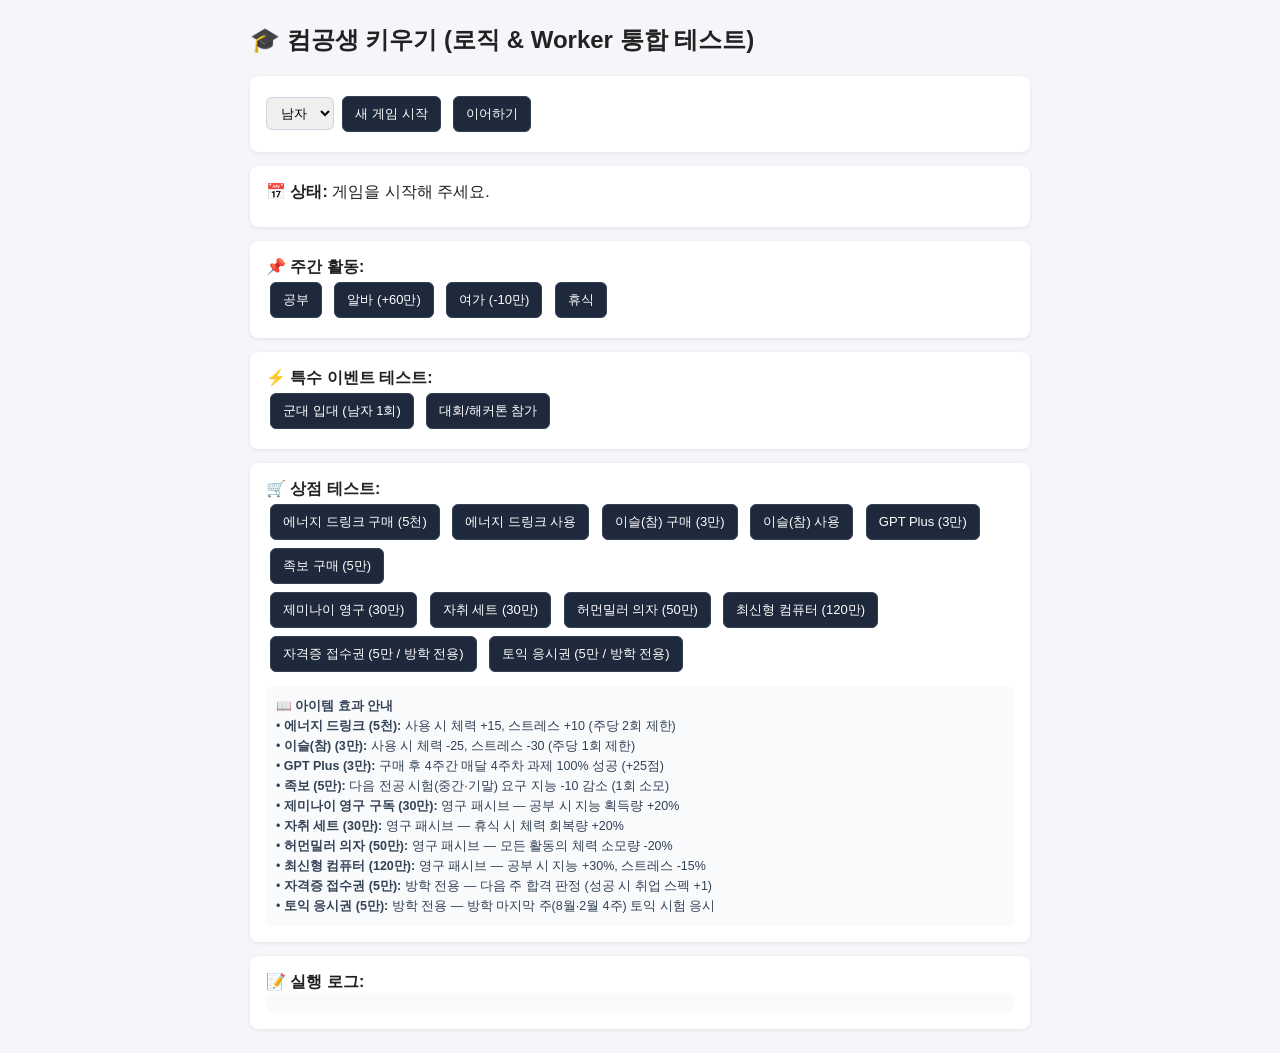
==== index.html @ 5adeb89f "컴공생 키우기 핵심 로직 및 테스트 환경 구현" ====
<!DOCTYPE html>
<html lang="ko">
<head>
  <meta charset="UTF-8" />
  <title>컴공생 키우기 - 로직 테스트</title>
  <style>
    body { font-family: sans-serif; max-width: 780px; margin: 24px auto; padding: 0 16px; background: #f4f6f9; color: #222; }
    .box { background: #fff; padding: 16px; border-radius: 8px; margin-bottom: 14px; box-shadow: 0 1px 4px rgba(0,0,0,0.08); }
    button { padding: 8px 12px; margin: 4px; cursor: pointer; border: 1px solid #334155; background: #1e293b; color: #fff; border-radius: 6px; font-size: 13px; }
    button:hover { background: #334155; }
    select { padding: 7px 10px; border-radius: 6px; border: 1px solid #cbd5e1; }
    .log { font-size: 14px; line-height: 1.6; max-height: 220px; overflow-y: auto; background: #f8fafc; padding: 10px; border-radius: 6px; }
    .advice { color: #0f766e; font-size: 14px; }
    .item-desc { margin-top: 10px; padding: 10px; background: #f8fafc; border-radius: 6px; font-size: 12.5px; line-height: 1.6; color: #334155; }
    #examBox { display: none; border: 2px solid #dc2626; }
  </style>
</head>
<body>
  <h2>🎓 컴공생 키우기 (로직 & Worker 통합 테스트)</h2>

  <div class="box">
    <select id="genderSelect">
      <option value="male">남자</option>
      <option value="female">여자</option>
    </select>
    <button id="btnNew">새 게임 시작</button>
    <button id="btnLoad">이어하기</button>
  </div>

  <div class="box">
    <strong>📅 상태:</strong> <span id="statusText">게임을 시작해 주세요.</span>
    <div id="adviceBox" class="advice" style="margin-top:8px;"></div>
  </div>

  <div class="box">
    <strong>📌 주간 활동:</strong><br />
    <button data-act="study" title="체력 -10 / 지능 +20 / 스트레스 +10">공부</button>
    <button data-act="partTime" title="체력 -10 / 소지금 +60만 / 스트레스 +10">알바 (+60만)</button>
    <button data-act="leisure" title="체력 +40 / 소지금 -10만 / 스트레스 -40">여가 (-10만)</button>
    <button data-act="rest" title="체력 +30 / 스트레스 -20">휴식</button>
  </div>

  <div class="box">
    <strong>⚡ 특수 이벤트 테스트:</strong><br />
    <button id="btnMilitary">군대 입대 (남자 1회)</button>
    <button id="btnComp">대회/해커톤 참가</button>
  </div>

  <div class="box">
    <strong>🛒 상점 테스트:</strong><br />
    <button data-buy="energy_drink" title="사용 시 체력 +15, 스트레스 +10 (주 2회)">에너지 드링크 구매 (5천)</button>
    <button data-use="energy_drink" title="체력 +15, 스트레스 +10">에너지 드링크 사용</button>
    <button data-buy="iseul_cham" title="사용 시 체력 -25, 스트레스 -30 (주 1회)">이슬(참) 구매 (3만)</button>
    <button data-use="iseul_cham" title="체력 -25, 스트레스 -30">이슬(참) 사용</button>
    <button data-buy="gpt_plus" title="4주간 월간 과제 100% 자동 성공">GPT Plus (3만)</button>
    <button data-buy="jokbo" title="다음 전공 시험 요구 지능 10 감소 (1회성)">족보 구매 (5만)</button>
    <br />
    <button data-buy="gemini_sub" title="영구: 공부 시 지능 획득량 +20%">제미나이 영구 (30만)</button>
    <button data-buy="living_set" title="영구: 휴식 시 체력 회복량 +20%">자취 세트 (30만)</button>
    <button data-buy="herman_miller" title="영구: 모든 활동 체력 소모량 -20%">허먼밀러 의자 (50만)</button>
    <button data-buy="new_pc" title="영구: 공부 시 지능 +30%, 스트레스 -15%">최신형 컴퓨터 (120만)</button>
    <br />
    <button data-buy="cert_ticket" title="방학 전용: 다음 주 자격증 합격 판정 (지능 / (다음 시험 요구 지능 + 50))">자격증 접수권 (5만 / 방학 전용)</button>
    <button data-buy="toeic_ticket" title="방학 전용: 방학 마지막 주 토익 시험 응시">토익 응시권 (5만 / 방학 전용)</button>

    <div class="item-desc">
      <strong>📖 아이템 효과 안내</strong><br />
      • <strong>에너지 드링크 (5천):</strong> 사용 시 체력 +15, 스트레스 +10 (주당 2회 제한)<br />
      • <strong>이슬(참) (3만):</strong> 사용 시 체력 -25, 스트레스 -30 (주당 1회 제한)<br />
      • <strong>GPT Plus (3만):</strong> 구매 후 4주간 매달 4주차 과제 100% 성공 (+25점)<br />
      • <strong>족보 (5만):</strong> 다음 전공 시험(중간·기말) 요구 지능 -10 감소 (1회 소모)<br />
      • <strong>제미나이 영구 구독 (30만):</strong> 영구 패시브 — 공부 시 지능 획득량 +20%<br />
      • <strong>자취 세트 (30만):</strong> 영구 패시브 — 휴식 시 체력 회복량 +20%<br />
      • <strong>허먼밀러 의자 (50만):</strong> 영구 패시브 — 모든 활동의 체력 소모량 -20%<br />
      • <strong>최신형 컴퓨터 (120만):</strong> 영구 패시브 — 공부 시 지능 +30%, 스트레스 -15%<br />
      • <strong>자격증 접수권 (5만):</strong> 방학 전용 — 다음 주 합격 판정 (성공 시 취업 스펙 +1)<br />
      • <strong>토익 응시권 (5만):</strong> 방학 전용 — 방학 마지막 주(8월·2월 4주) 토익 시험 응시
    </div>
  </div>

  <div class="box" id="examBox">
    <h3 id="examTitle">시험</h3>
    <div id="examQuestions"></div>
    <button id="btnSubmitExam">답안 제출</button>
  </div>

  <div class="box">
    <strong>📝 실행 로그:</strong>
    <div id="logBox" class="log"></div>
  </div>

  <script type="module">
    import { MYGameController } from './src/logic/MYGameController.js';

    const statusText = document.getElementById('statusText');
    const adviceBox = document.getElementById('adviceBox');
    const logBox = document.getElementById('logBox');
    const examBox = document.getElementById('examBox');
    const examTitle = document.getElementById('examTitle');
    const examQuestions = document.getElementById('examQuestions');
    const btnComp = document.getElementById('btnComp');

    function addLog(text) {
      const p = document.createElement('div');
      p.textContent = text;
      logBox.prepend(p);
    }

    function renderState(state, date) {
      if (!state || !state.player) return;
      const p = state.player;
      const d = date ? `${date.academicYear}학년 ${date.month}월 ${date.weekInMonth}주 (${date.semesterId})` : '';
      const awardCount = state.awards ? state.awards.length : 0;
      const jokboTag = state.activeEffects?.jokboActive ? ' (족보 적용)' : '';
      const thresholdText = state.examThreshold !== undefined ? ` / 시험 요구: ${state.examThreshold}${jokboTag}` : '';
      statusText.textContent = `${d} | 체력: ${p.health}/${p.maxHealth} | 지능: ${p.intelligence}${thresholdText} | 스트레스: ${p.stress} | 소지금: ${p.money.toLocaleString()}원 | 토익: ${p.toeicScore || 0}점 | 수상/자격증: ${awardCount}개`;

      if (state.hackathonThreshold === null) {
        btnComp.textContent = '대회/해커톤 참가 (방학 불가)';
      } else if (state.hackathonThreshold !== undefined) {
        btnComp.textContent = `대회/해커톤 참가 (요구 지능 ${state.hackathonThreshold})`;
      }
    }

    const controller = new MYGameController({
      onState: (msg) => {
        renderState(msg.state, msg.date);
        if (msg.result?.message) {
          addLog(msg.result.message);
        } else if (msg.result?.item) {
          addLog(`아이템 처리 완료: ${msg.result.item.name}`);
        } else {
          addLog('상태가 갱신되었습니다.');
        }
      },
      onWaitExam: (msg) => {
        examBox.style.display = 'block';
        const examLabel =
          msg.exam.examType === 'toeic'
            ? '방학 토익 시험'
            : `${msg.exam.semesterId} ${msg.exam.examType === 'mid' ? '중간고사' : '기말고사'}`;
        examTitle.textContent = `${examLabel} (난이도: ${msg.exam.difficulty}, 요구 지능: ${msg.exam.threshold})`;
        examQuestions.innerHTML = msg.exam.questions.map((q, idx) => `
          <div style="margin-bottom:10px;">
            <div><strong>Q${idx + 1}. ${q.prompt}</strong></div>
            ${q.options.map((opt, oIdx) => `
              <label style="margin-right:10px;">
                <input type="radio" name="q_${idx}" value="${oIdx}" /> ${opt}
              </label>
            `).join('')}
          </div>
        `).join('');
        msg.logs.forEach(addLog);
      },
      onWeekDone: (msg) => {
        examBox.style.display = 'none';
        renderState(msg.state, msg.date);
        if (msg.result?.logs) msg.result.logs.forEach(addLog);
        if (msg.ended) {
          addLog('🏁 게임 종료! 엔딩: ' + msg.endings.map(e => e.title).join(', '));
        }
      },
      onAdvice: (tips) => {
        adviceBox.innerHTML = tips.join('<br />');
      },
      onError: (reason) => {
        addLog('❌ 오류: ' + reason);
      },
    });

    document.getElementById('btnNew').onclick = () => {
      const gender = document.getElementById('genderSelect').value;
      logBox.innerHTML = '';
      examBox.style.display = 'none';
      controller.MYStartGame(gender);
    };

    document.getElementById('btnLoad').onclick = () => controller.MYLoadGame();

    document.querySelectorAll('[data-act]').forEach((btn) => {
      btn.onclick = () => controller.MYSendCommand('RUN_WEEK', { activityId: btn.dataset.act });
    });

    document.querySelectorAll('[data-buy]').forEach((btn) => {
      btn.onclick = () => controller.MYSendCommand('BUY', { itemId: btn.dataset.buy });
    });

    document.querySelectorAll('[data-use]').forEach((btn) => {
      btn.onclick = () => controller.MYSendCommand('USE_ITEM', { itemId: btn.dataset.use });
    });

    document.getElementById('btnMilitary').onclick = () => {
      controller.MYSendCommand('MILITARY');
    };

    btnComp.onclick = () => {
      controller.MYSendCommand('COMPETITION', { compId: 'HACKATHON' });
    };

    document.getElementById('btnSubmitExam').onclick = () => {
      const answers = [0, 1, 2, 3].map((idx) => {
        const checked = document.querySelector(`input[name="q_${idx}"]:checked`);
        return checked ? Number(checked.value) : -1;
      });
      controller.MYSendCommand('SUBMIT_EXAM', { answers });
    };
  </script>
</body>
</html>
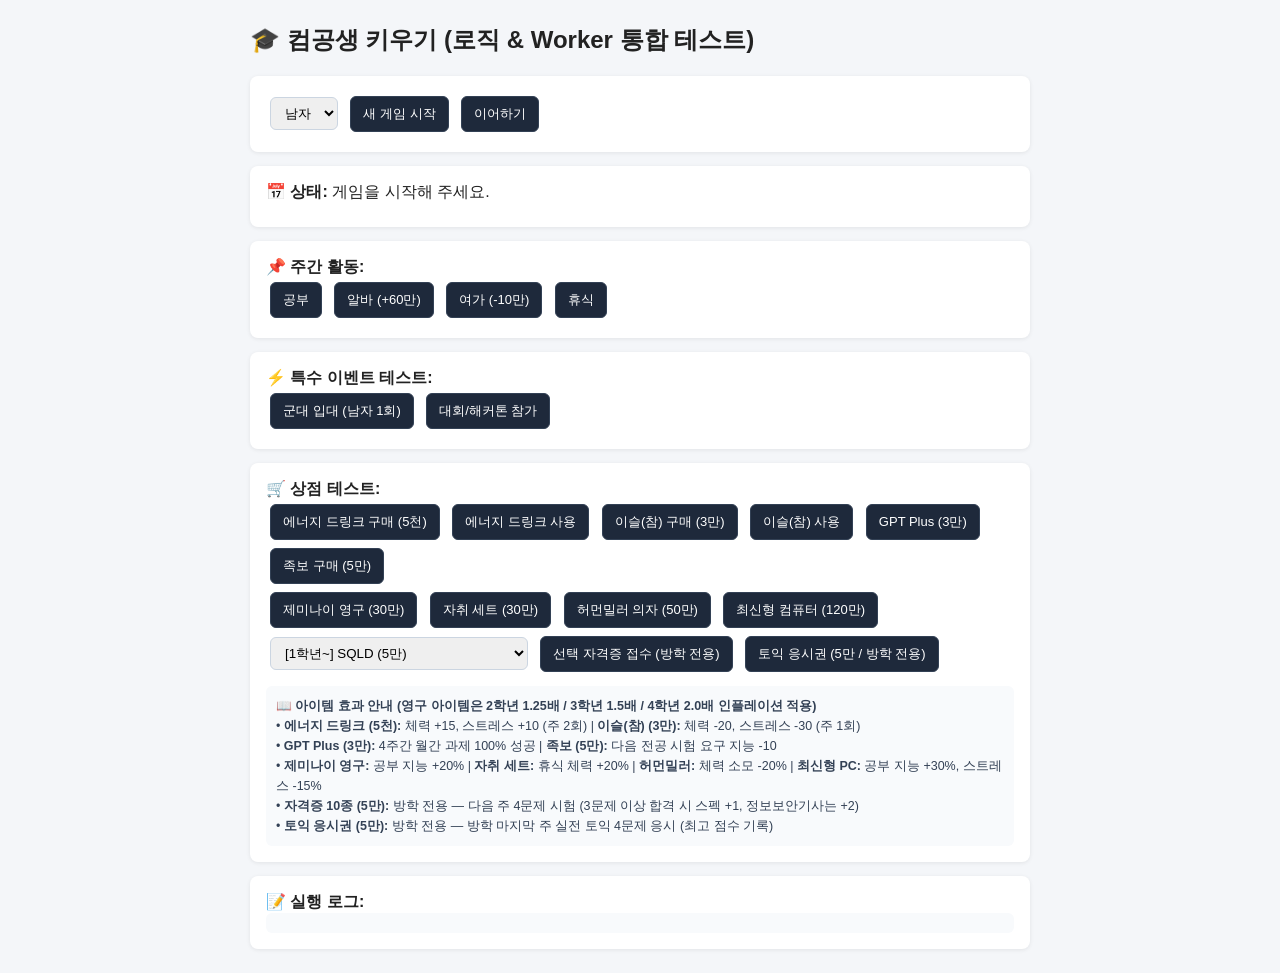
==== commit 56de6d60: "밸런스 개편 및 330문제 은행 구축" ====
--- a/index.html
+++ b/index.html
@@ -8,8 +8,8 @@
     .box { background: #fff; padding: 16px; border-radius: 8px; margin-bottom: 14px; box-shadow: 0 1px 4px rgba(0,0,0,0.08); }
     button { padding: 8px 12px; margin: 4px; cursor: pointer; border: 1px solid #334155; background: #1e293b; color: #fff; border-radius: 6px; font-size: 13px; }
     button:hover { background: #334155; }
-    select { padding: 7px 10px; border-radius: 6px; border: 1px solid #cbd5e1; }
-    .log { font-size: 14px; line-height: 1.6; max-height: 220px; overflow-y: auto; background: #f8fafc; padding: 10px; border-radius: 6px; }
+    select { padding: 7px 10px; border-radius: 6px; border: 1px solid #cbd5e1; margin: 4px; }
+    .log { font-size: 14px; line-height: 1.6; max-height: 260px; overflow-y: auto; background: #f8fafc; padding: 10px; border-radius: 6px; }
     .advice { color: #0f766e; font-size: 14px; }
     .item-desc { margin-top: 10px; padding: 10px; background: #f8fafc; border-radius: 6px; font-size: 12.5px; line-height: 1.6; color: #334155; }
     #examBox { display: none; border: 2px solid #dc2626; }
@@ -34,10 +34,10 @@
 
   <div class="box">
     <strong>📌 주간 활동:</strong><br />
-    <button data-act="study" title="체력 -10 / 지능 +20 / 스트레스 +10">공부</button>
-    <button data-act="partTime" title="체력 -10 / 소지금 +60만 / 스트레스 +10">알바 (+60만)</button>
-    <button data-act="leisure" title="체력 +40 / 소지금 -10만 / 스트레스 -40">여가 (-10만)</button>
-    <button data-act="rest" title="체력 +30 / 스트레스 -20">휴식</button>
+    <button data-act="study" title="체력 -15 / 지능 +20 / 스트레스 +15">공부</button>
+    <button data-act="partTime" title="체력 -15 / 소지금 +60만 / 스트레스 +15">알바 (+60만)</button>
+    <button data-act="leisure" title="체력 +30 / 소지금 -10만 / 스트레스 -30">여가 (-10만)</button>
+    <button data-act="rest" title="체력 +20 / 스트레스 -15">휴식</button>
   </div>
 
   <div class="box">
@@ -48,33 +48,40 @@
 
   <div class="box">
     <strong>🛒 상점 테스트:</strong><br />
-    <button data-buy="energy_drink" title="사용 시 체력 +15, 스트레스 +10 (주 2회)">에너지 드링크 구매 (5천)</button>
+    <button data-buy="energy_drink" title="체력 +15, 스트레스 +10 (주 2회)">에너지 드링크 구매 (5천)</button>
     <button data-use="energy_drink" title="체력 +15, 스트레스 +10">에너지 드링크 사용</button>
-    <button data-buy="iseul_cham" title="사용 시 체력 -25, 스트레스 -30 (주 1회)">이슬(참) 구매 (3만)</button>
-    <button data-use="iseul_cham" title="체력 -25, 스트레스 -30">이슬(참) 사용</button>
-    <button data-buy="gpt_plus" title="4주간 월간 과제 100% 자동 성공">GPT Plus (3만)</button>
-    <button data-buy="jokbo" title="다음 전공 시험 요구 지능 10 감소 (1회성)">족보 구매 (5만)</button>
+    <button data-buy="iseul_cham" title="체력 -20, 스트레스 -30 (주 1회)">이슬(참) 구매 (3만)</button>
+    <button data-use="iseul_cham" title="체력 -20, 스트레스 -30">이슬(참) 사용</button>
+    <button data-buy="gpt_plus" title="4주간 월간 과제 100% 성공">GPT Plus (3만)</button>
+    <button data-buy="jokbo" title="다음 전공 시험 요구 지능 10 감소">족보 구매 (5만)</button>
     <br />
-    <button data-buy="gemini_sub" title="영구: 공부 시 지능 획득량 +20%">제미나이 영구 (30만)</button>
-    <button data-buy="living_set" title="영구: 휴식 시 체력 회복량 +20%">자취 세트 (30만)</button>
-    <button data-buy="herman_miller" title="영구: 모든 활동 체력 소모량 -20%">허먼밀러 의자 (50만)</button>
-    <button data-buy="new_pc" title="영구: 공부 시 지능 +30%, 스트레스 -15%">최신형 컴퓨터 (120만)</button>
+    <button id="btn_gemini_sub" data-buy="gemini_sub" title="영구: 공부 시 지능 +20%">제미나이 영구 (30만)</button>
+    <button id="btn_living_set" data-buy="living_set" title="영구: 휴식 시 체력 +20%">자취 세트 (30만)</button>
+    <button id="btn_herman_miller" data-buy="herman_miller" title="영구: 체력 소모 -20%">허먼밀러 의자 (50만)</button>
+    <button id="btn_new_pc" data-buy="new_pc" title="영구: 공부 시 지능 +30%, 스트레스 -15%">최신형 컴퓨터 (120만)</button>
     <br />
-    <button data-buy="cert_ticket" title="방학 전용: 다음 주 자격증 합격 판정 (지능 / (다음 시험 요구 지능 + 50))">자격증 접수권 (5만 / 방학 전용)</button>
-    <button data-buy="toeic_ticket" title="방학 전용: 방학 마지막 주 토익 시험 응시">토익 응시권 (5만 / 방학 전용)</button>
+    <select id="certSelect">
+      <option value="cert_sqld">[1학년~] SQLD (5만)</option>
+      <option value="cert_adsp">[1학년~] ADsP (5만)</option>
+      <option value="cert_linux2">[1학년~] 리눅스마스터 2급 (5만)</option>
+      <option value="cert_net2">[1학년~] 네트워크관리사 2급 (5만)</option>
+      <option value="cert_linux1">[2학년~] 리눅스마스터 1급 (5만)</option>
+      <option value="cert_aws_saa">[2학년~] AWS SAA (5만)</option>
+      <option value="cert_eip_ind">[2학년~] 정보처리산업기사 (5만)</option>
+      <option value="cert_eip">[3학년~] 정보처리기사 (5만)</option>
+      <option value="cert_bigdata">[3학년~] 빅데이터분석기사 (5만)</option>
+      <option value="cert_security">[3학년~] 정보보안기사 (5만 / 스펙+2)</option>
+    </select>
+    <button id="btnBuyCert">선택 자격증 접수 (방학 전용)</button>
+    <button data-buy="toeic_ticket" title="방학 마지막 주 토익 실전 4문제 응시">토익 응시권 (5만 / 방학 전용)</button>
 
     <div class="item-desc">
-      <strong>📖 아이템 효과 안내</strong><br />
-      • <strong>에너지 드링크 (5천):</strong> 사용 시 체력 +15, 스트레스 +10 (주당 2회 제한)<br />
-      • <strong>이슬(참) (3만):</strong> 사용 시 체력 -25, 스트레스 -30 (주당 1회 제한)<br />
-      • <strong>GPT Plus (3만):</strong> 구매 후 4주간 매달 4주차 과제 100% 성공 (+25점)<br />
-      • <strong>족보 (5만):</strong> 다음 전공 시험(중간·기말) 요구 지능 -10 감소 (1회 소모)<br />
-      • <strong>제미나이 영구 구독 (30만):</strong> 영구 패시브 — 공부 시 지능 획득량 +20%<br />
-      • <strong>자취 세트 (30만):</strong> 영구 패시브 — 휴식 시 체력 회복량 +20%<br />
-      • <strong>허먼밀러 의자 (50만):</strong> 영구 패시브 — 모든 활동의 체력 소모량 -20%<br />
-      • <strong>최신형 컴퓨터 (120만):</strong> 영구 패시브 — 공부 시 지능 +30%, 스트레스 -15%<br />
-      • <strong>자격증 접수권 (5만):</strong> 방학 전용 — 다음 주 합격 판정 (성공 시 취업 스펙 +1)<br />
-      • <strong>토익 응시권 (5만):</strong> 방학 전용 — 방학 마지막 주(8월·2월 4주) 토익 시험 응시
+      <strong>📖 아이템 효과 안내 (영구 아이템은 2학년 1.25배 / 3학년 1.5배 / 4학년 2.0배 인플레이션 적용)</strong><br />
+      • <strong>에너지 드링크 (5천):</strong> 체력 +15, 스트레스 +10 (주 2회) | <strong>이슬(참) (3만):</strong> 체력 -20, 스트레스 -30 (주 1회)<br />
+      • <strong>GPT Plus (3만):</strong> 4주간 월간 과제 100% 성공 | <strong>족보 (5만):</strong> 다음 전공 시험 요구 지능 -10<br />
+      • <strong>제미나이 영구:</strong> 공부 지능 +20% | <strong>자취 세트:</strong> 휴식 체력 +20% | <strong>허먼밀러:</strong> 체력 소모 -20% | <strong>최신형 PC:</strong> 공부 지능 +30%, 스트레스 -15%<br />
+      • <strong>자격증 10종 (5만):</strong> 방학 전용 — 다음 주 4문제 시험 (3문제 이상 합격 시 스펙 +1, 정보보안기사는 +2)<br />
+      • <strong>토익 응시권 (5만):</strong> 방학 전용 — 방학 마지막 주 실전 토익 4문제 응시 (최고 점수 기록)
     </div>
   </div>
 
@@ -106,6 +113,10 @@
       logBox.prepend(p);
     }
 
+    function formatMan(price) {
+      return `${(price / 10000).toLocaleString()}만`;
+    }
+
     function renderState(state, date) {
       if (!state || !state.player) return;
       const p = state.player;
@@ -113,12 +124,19 @@
       const awardCount = state.awards ? state.awards.length : 0;
       const jokboTag = state.activeEffects?.jokboActive ? ' (족보 적용)' : '';
       const thresholdText = state.examThreshold !== undefined ? ` / 시험 요구: ${state.examThreshold}${jokboTag}` : '';
-      statusText.textContent = `${d} | 체력: ${p.health}/${p.maxHealth} | 지능: ${p.intelligence}${thresholdText} | 스트레스: ${p.stress} | 소지금: ${p.money.toLocaleString()}원 | 토익: ${p.toeicScore || 0}점 | 수상/자격증: ${awardCount}개`;
+      statusText.textContent = `${d} | 체력: ${p.health}/${p.maxHealth} | 지능: ${p.intelligence}${thresholdText} | 스트레스: ${p.stress} | 소지금: ${p.money.toLocaleString()}원 | 토익: ${p.toeicScore || 0}점 | 스펙: ${awardCount}개`;
 
       if (state.hackathonThreshold === null) {
         btnComp.textContent = '대회/해커톤 참가 (방학 불가)';
       } else if (state.hackathonThreshold !== undefined) {
         btnComp.textContent = `대회/해커톤 참가 (요구 지능 ${state.hackathonThreshold})`;
+      }
+
+      if (state.permanentPrices) {
+        document.getElementById('btn_gemini_sub').textContent = `제미나이 영구 (${formatMan(state.permanentPrices.gemini_sub)})`;
+        document.getElementById('btn_living_set').textContent = `자취 세트 (${formatMan(state.permanentPrices.living_set)})`;
+        document.getElementById('btn_herman_miller').textContent = `허먼밀러 의자 (${formatMan(state.permanentPrices.herman_miller)})`;
+        document.getElementById('btn_new_pc').textContent = `최신형 컴퓨터 (${formatMan(state.permanentPrices.new_pc)})`;
       }
     }
 
@@ -135,11 +153,15 @@
       },
       onWaitExam: (msg) => {
         examBox.style.display = 'block';
-        const examLabel =
-          msg.exam.examType === 'toeic'
-            ? '방학 토익 시험'
-            : `${msg.exam.semesterId} ${msg.exam.examType === 'mid' ? '중간고사' : '기말고사'}`;
-        examTitle.textContent = `${examLabel} (난이도: ${msg.exam.difficulty}, 요구 지능: ${msg.exam.threshold})`;
+        let examLabel = '';
+        if (msg.exam.examType === 'toeic') {
+          examLabel = '방학 토익 시험 (실전 랜덤 4문제)';
+        } else if (msg.exam.examType === 'cert') {
+          examLabel = `[${msg.exam.certName}] 자격증 시험 (3문제 이상 합격)`;
+        } else {
+          examLabel = `${msg.exam.semesterId} ${msg.exam.examType === 'mid' ? '중간고사' : '기말고사'} (난이도: ${msg.exam.difficulty}, 요구 지능: ${msg.exam.threshold})`;
+        }
+        examTitle.textContent = examLabel;
         examQuestions.innerHTML = msg.exam.questions.map((q, idx) => `
           <div style="margin-bottom:10px;">
             <div><strong>Q${idx + 1}. ${q.prompt}</strong></div>
@@ -189,6 +211,11 @@
       btn.onclick = () => controller.MYSendCommand('USE_ITEM', { itemId: btn.dataset.use });
     });
 
+    document.getElementById('btnBuyCert').onclick = () => {
+      const certId = document.getElementById('certSelect').value;
+      controller.MYSendCommand('BUY', { itemId: certId });
+    };
+
     document.getElementById('btnMilitary').onclick = () => {
       controller.MYSendCommand('MILITARY');
     };
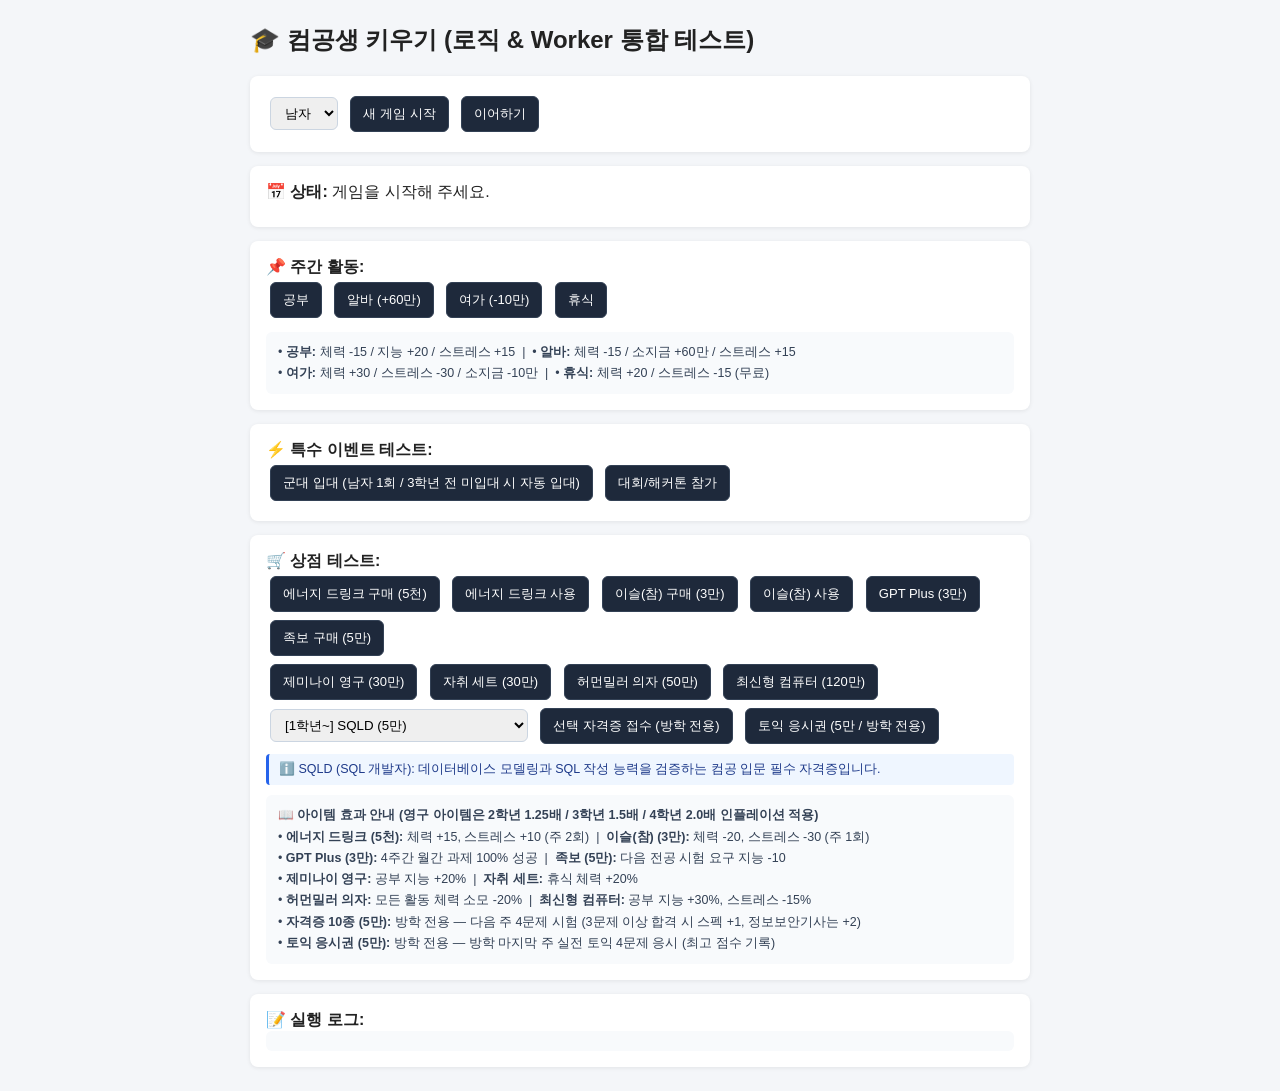
==== commit 953103a1: "설명 추가." ====
--- a/index.html
+++ b/index.html
@@ -9,9 +9,10 @@
     button { padding: 8px 12px; margin: 4px; cursor: pointer; border: 1px solid #334155; background: #1e293b; color: #fff; border-radius: 6px; font-size: 13px; }
     button:hover { background: #334155; }
     select { padding: 7px 10px; border-radius: 6px; border: 1px solid #cbd5e1; margin: 4px; }
-    .log { font-size: 14px; line-height: 1.6; max-height: 260px; overflow-y: auto; background: #f8fafc; padding: 10px; border-radius: 6px; }
+    .log { font-size: 14px; line-height: 1.6; max-height: 260px; overflow-y: auto; background: #f8fafc; padding: 10px; border-radius: 6px; word-break: keep-all; }
     .advice { color: #0f766e; font-size: 14px; }
-    .item-desc { margin-top: 10px; padding: 10px; background: #f8fafc; border-radius: 6px; font-size: 12.5px; line-height: 1.6; color: #334155; }
+    .item-desc { margin-top: 10px; padding: 10px 12px; background: #f8fafc; border-radius: 6px; font-size: 12.5px; line-height: 1.7; color: #334155; word-break: keep-all; }
+    .cert-desc { margin-top: 6px; padding: 7px 10px; background: #eff6ff; border-left: 3px solid #2563eb; border-radius: 4px; font-size: 12.5px; color: #1e3a8a; word-break: keep-all; }
     #examBox { display: none; border: 2px solid #dc2626; }
   </style>
 </head>
@@ -34,31 +35,37 @@
 
   <div class="box">
     <strong>📌 주간 활동:</strong><br />
-    <button data-act="study" title="체력 -15 / 지능 +20 / 스트레스 +15">공부</button>
-    <button data-act="partTime" title="체력 -15 / 소지금 +60만 / 스트레스 +15">알바 (+60만)</button>
-    <button data-act="leisure" title="체력 +30 / 소지금 -10만 / 스트레스 -30">여가 (-10만)</button>
-    <button data-act="rest" title="체력 +20 / 스트레스 -15">휴식</button>
+    <button data-act="study">공부</button>
+    <button data-act="partTime">알바 (+60만)</button>
+    <button data-act="leisure">여가 (-10만)</button>
+    <button data-act="rest">휴식</button>
+    <div class="item-desc">
+      • <strong>공부:</strong> 체력 -15 / 지능 +20 / 스트레스 +15 &nbsp;|&nbsp;
+      • <strong>알바:</strong> 체력 -15 / 소지금 +60만 / 스트레스 +15<br />
+      • <strong>여가:</strong> 체력 +30 / 스트레스 -30 / 소지금 -10만 &nbsp;|&nbsp;
+      • <strong>휴식:</strong> 체력 +20 / 스트레스 -15 (무료)
+    </div>
   </div>
 
   <div class="box">
     <strong>⚡ 특수 이벤트 테스트:</strong><br />
-    <button id="btnMilitary">군대 입대 (남자 1회)</button>
+    <button id="btnMilitary">군대 입대 (남자 1회 / 3학년 전 미입대 시 자동 입대)</button>
     <button id="btnComp">대회/해커톤 참가</button>
   </div>
 
   <div class="box">
     <strong>🛒 상점 테스트:</strong><br />
-    <button data-buy="energy_drink" title="체력 +15, 스트레스 +10 (주 2회)">에너지 드링크 구매 (5천)</button>
-    <button data-use="energy_drink" title="체력 +15, 스트레스 +10">에너지 드링크 사용</button>
-    <button data-buy="iseul_cham" title="체력 -20, 스트레스 -30 (주 1회)">이슬(참) 구매 (3만)</button>
-    <button data-use="iseul_cham" title="체력 -20, 스트레스 -30">이슬(참) 사용</button>
-    <button data-buy="gpt_plus" title="4주간 월간 과제 100% 성공">GPT Plus (3만)</button>
-    <button data-buy="jokbo" title="다음 전공 시험 요구 지능 10 감소">족보 구매 (5만)</button>
+    <button data-buy="energy_drink">에너지 드링크 구매 (5천)</button>
+    <button data-use="energy_drink">에너지 드링크 사용</button>
+    <button data-buy="iseul_cham">이슬(참) 구매 (3만)</button>
+    <button data-use="iseul_cham">이슬(참) 사용</button>
+    <button data-buy="gpt_plus">GPT Plus (3만)</button>
+    <button data-buy="jokbo">족보 구매 (5만)</button>
     <br />
-    <button id="btn_gemini_sub" data-buy="gemini_sub" title="영구: 공부 시 지능 +20%">제미나이 영구 (30만)</button>
-    <button id="btn_living_set" data-buy="living_set" title="영구: 휴식 시 체력 +20%">자취 세트 (30만)</button>
-    <button id="btn_herman_miller" data-buy="herman_miller" title="영구: 체력 소모 -20%">허먼밀러 의자 (50만)</button>
-    <button id="btn_new_pc" data-buy="new_pc" title="영구: 공부 시 지능 +30%, 스트레스 -15%">최신형 컴퓨터 (120만)</button>
+    <button id="btn_gemini_sub" data-buy="gemini_sub">제미나이 영구 (30만)</button>
+    <button id="btn_living_set" data-buy="living_set">자취 세트 (30만)</button>
+    <button id="btn_herman_miller" data-buy="herman_miller">허먼밀러 의자 (50만)</button>
+    <button id="btn_new_pc" data-buy="new_pc">최신형 컴퓨터 (120만)</button>
     <br />
     <select id="certSelect">
       <option value="cert_sqld">[1학년~] SQLD (5만)</option>
@@ -73,13 +80,20 @@
       <option value="cert_security">[3학년~] 정보보안기사 (5만 / 스펙+2)</option>
     </select>
     <button id="btnBuyCert">선택 자격증 접수 (방학 전용)</button>
-    <button data-buy="toeic_ticket" title="방학 마지막 주 토익 실전 4문제 응시">토익 응시권 (5만 / 방학 전용)</button>
+    <button data-buy="toeic_ticket">토익 응시권 (5만 / 방학 전용)</button>
+
+    <div id="certDesc" class="cert-desc"></div>
 
     <div class="item-desc">
       <strong>📖 아이템 효과 안내 (영구 아이템은 2학년 1.25배 / 3학년 1.5배 / 4학년 2.0배 인플레이션 적용)</strong><br />
-      • <strong>에너지 드링크 (5천):</strong> 체력 +15, 스트레스 +10 (주 2회) | <strong>이슬(참) (3만):</strong> 체력 -20, 스트레스 -30 (주 1회)<br />
-      • <strong>GPT Plus (3만):</strong> 4주간 월간 과제 100% 성공 | <strong>족보 (5만):</strong> 다음 전공 시험 요구 지능 -10<br />
-      • <strong>제미나이 영구:</strong> 공부 지능 +20% | <strong>자취 세트:</strong> 휴식 체력 +20% | <strong>허먼밀러:</strong> 체력 소모 -20% | <strong>최신형 PC:</strong> 공부 지능 +30%, 스트레스 -15%<br />
+      • <strong>에너지 드링크 (5천):</strong> 체력 +15, 스트레스 +10 (주 2회) &nbsp;|&nbsp;
+        <strong>이슬(참) (3만):</strong> 체력 -20, 스트레스 -30 (주 1회)<br />
+      • <strong>GPT Plus (3만):</strong> 4주간 월간 과제 100% 성공 &nbsp;|&nbsp;
+        <strong>족보 (5만):</strong> 다음 전공 시험 요구 지능 -10<br />
+      • <strong>제미나이 영구:</strong> 공부 지능 +20% &nbsp;|&nbsp;
+        <strong>자취 세트:</strong> 휴식 체력 +20%<br />
+      • <strong>허먼밀러 의자:</strong> 모든 활동 체력 소모 -20% &nbsp;|&nbsp;
+        <strong>최신형 컴퓨터:</strong> 공부 지능 +30%, 스트레스 -15%<br />
       • <strong>자격증 10종 (5만):</strong> 방학 전용 — 다음 주 4문제 시험 (3문제 이상 합격 시 스펙 +1, 정보보안기사는 +2)<br />
       • <strong>토익 응시권 (5만):</strong> 방학 전용 — 방학 마지막 주 실전 토익 4문제 응시 (최고 점수 기록)
     </div>
@@ -98,6 +112,19 @@
 
   <script type="module">
     import { MYGameController } from './src/logic/MYGameController.js';
+
+    const CERT_DESCRIPTIONS = {
+      cert_sqld: 'SQLD (SQL 개발자): 데이터베이스 모델링과 SQL 작성 능력을 검증하는 컴공 입문 필수 자격증입니다.',
+      cert_adsp: 'ADsP (데이터분석 준전문가): 데이터 이해, 통계 기초, 데이터 마이닝 역량을 평가하는 분석 입문 자격증입니다.',
+      cert_linux2: '리눅스마스터 2급: 리눅스 기본 명령어, 파일 시스템, 프로세스 관리 등 서버 운영 기초를 다루는 자격증입니다.',
+      cert_net2: '네트워크관리사 2급: TCP/IP, 서브넷팅, 라우팅 및 네트워크 장비 기초 운용 능력을 검증합니다.',
+      cert_linux1: '리눅스마스터 1급: 서버 구축, 보안(SELinux/방화벽), LVM·RAID 등 실무 고급 리눅스 관리 자격증입니다.',
+      cert_aws_saa: 'AWS SAA: AWS 클라우드 아키텍처 설계, 고가용성·보안·비용 최적화 역량을 인증하는 글로벌 자격증입니다.',
+      cert_eip_ind: '정보처리산업기사: 소프트웨어 개발, DB, OS, 테스트 등 전산 전반의 실무 기초를 다루는 국가기술자격입니다.',
+      cert_eip: '정보처리기사: 소프트웨어 설계·구현·보안·DB 전반을 검증하는 컴공 취업의 대표 필수 국가기술자격입니다.',
+      cert_bigdata: '빅데이터분석기사: 빅데이터 수집·전처리·머신러닝 모델링 및 평가 역량을 검증하는 데이터 분야 기사 자격증입니다.',
+      cert_security: '정보보안기사: 시스템·네트워크·웹 보안 및 암호학·포렌식을 다루는 극악 난이도의 보안 끝판왕 자격증입니다. (스펙 +2)',
+    };
 
     const statusText = document.getElementById('statusText');
     const adviceBox = document.getElementById('adviceBox');
@@ -106,6 +133,17 @@
     const examTitle = document.getElementById('examTitle');
     const examQuestions = document.getElementById('examQuestions');
     const btnComp = document.getElementById('btnComp');
+    const certSelect = document.getElementById('certSelect');
+    const certDesc = document.getElementById('certDesc');
+
+    const esc = (s) =>
+      String(s).replace(/&/g, '&amp;').replace(/</g, '&lt;').replace(/>/g, '&gt;');
+
+    function updateCertDesc() {
+      certDesc.textContent = `ℹ️ ${CERT_DESCRIPTIONS[certSelect.value] || ''}`;
+    }
+    certSelect.addEventListener('change', updateCertDesc);
+    updateCertDesc();
 
     function addLog(text) {
       const p = document.createElement('div');
@@ -164,10 +202,10 @@
         examTitle.textContent = examLabel;
         examQuestions.innerHTML = msg.exam.questions.map((q, idx) => `
           <div style="margin-bottom:10px;">
-            <div><strong>Q${idx + 1}. ${q.prompt}</strong></div>
+            <div><strong>Q${idx + 1}. ${esc(q.prompt)}</strong></div>
             ${q.options.map((opt, oIdx) => `
-              <label style="margin-right:10px;">
-                <input type="radio" name="q_${idx}" value="${oIdx}" /> ${opt}
+              <label style="margin-right:10px; display:inline-block;">
+                <input type="radio" name="q_${idx}" value="${oIdx}" /> ${esc(opt)}
               </label>
             `).join('')}
           </div>
@@ -212,8 +250,7 @@
     });
 
     document.getElementById('btnBuyCert').onclick = () => {
-      const certId = document.getElementById('certSelect').value;
-      controller.MYSendCommand('BUY', { itemId: certId });
+      controller.MYSendCommand('BUY', { itemId: certSelect.value });
     };
 
     document.getElementById('btnMilitary').onclick = () => {
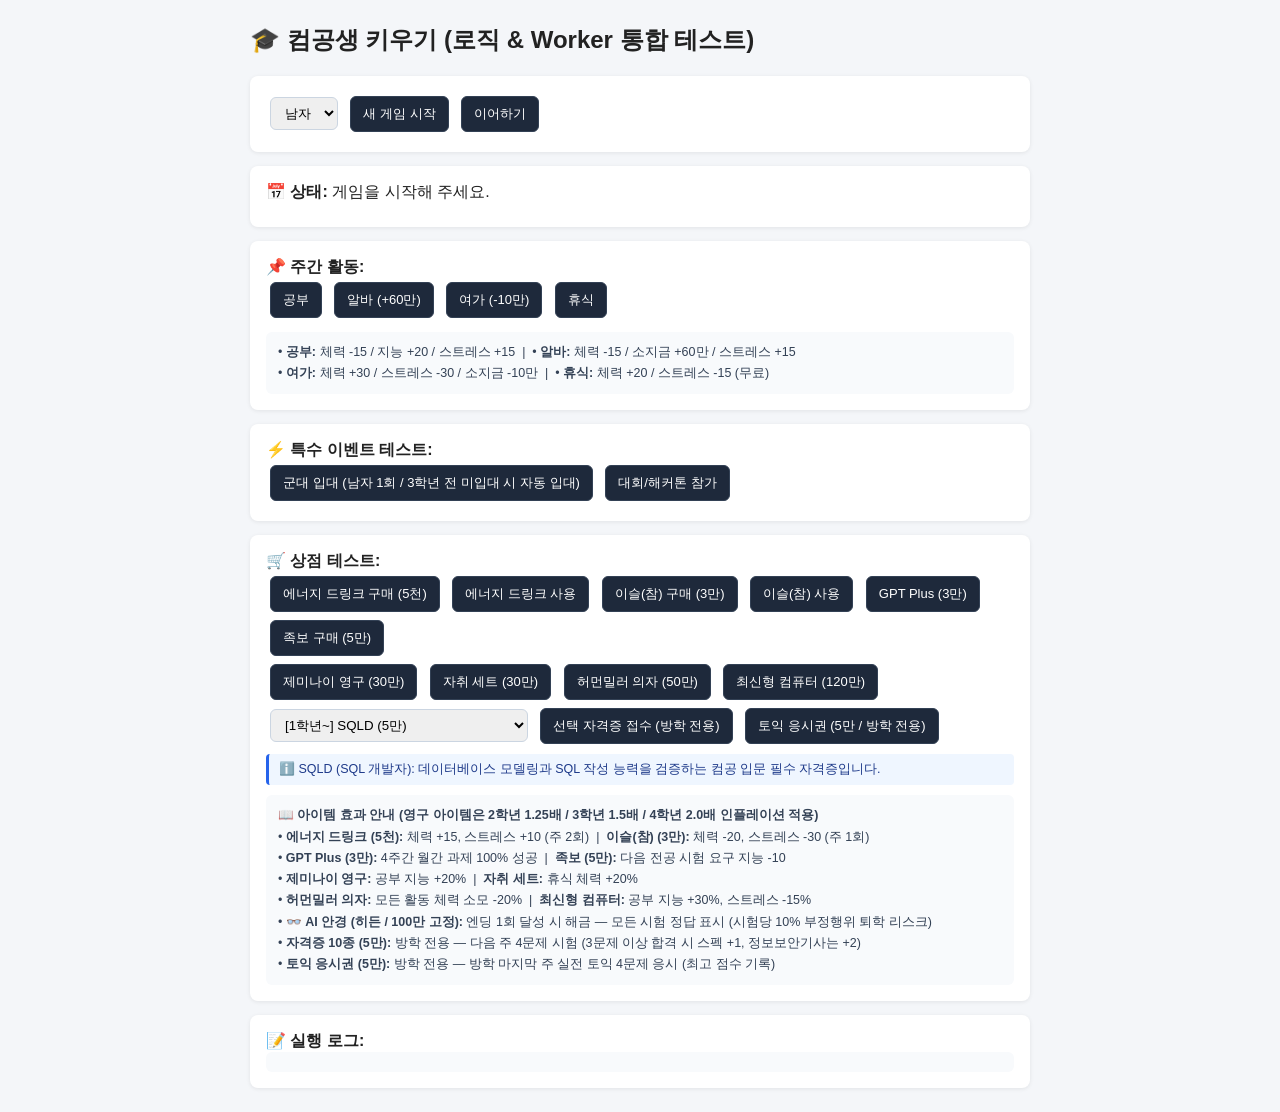
==== commit 8cb5fbb9: "교수님 피드백 반영" ====
--- a/index.html
+++ b/index.html
@@ -66,6 +66,9 @@
     <button id="btn_living_set" data-buy="living_set">자취 세트 (30만)</button>
     <button id="btn_herman_miller" data-buy="herman_miller">허먼밀러 의자 (50만)</button>
     <button id="btn_new_pc" data-buy="new_pc">최신형 컴퓨터 (120만)</button>
+    <button id="btn_ai_glasses" data-buy="ai_glasses" style="display:none; background:#7c3aed; border-color:#5b21b6;">
+      👓 [히든] AI 안경 (100만)
+    </button>
     <br />
     <select id="certSelect">
       <option value="cert_sqld">[1학년~] SQLD (5만)</option>
@@ -94,6 +97,7 @@
         <strong>자취 세트:</strong> 휴식 체력 +20%<br />
       • <strong>허먼밀러 의자:</strong> 모든 활동 체력 소모 -20% &nbsp;|&nbsp;
         <strong>최신형 컴퓨터:</strong> 공부 지능 +30%, 스트레스 -15%<br />
+      • <strong>👓 AI 안경 (히든 / 100만 고정):</strong> 엔딩 1회 달성 시 해금 — 모든 시험 정답 표시 (시험당 10% 부정행위 퇴학 리스크)<br />
       • <strong>자격증 10종 (5만):</strong> 방학 전용 — 다음 주 4문제 시험 (3문제 이상 합격 시 스펙 +1, 정보보안기사는 +2)<br />
       • <strong>토익 응시권 (5만):</strong> 방학 전용 — 방학 마지막 주 실전 토익 4문제 응시 (최고 점수 기록)
     </div>
@@ -112,6 +116,19 @@
 
   <script type="module">
     import { MYGameController } from './src/logic/MYGameController.js';
+
+    const CLEAR_KEY = 'MY_GAME_CLEARED';
+
+    function isHiddenUnlocked() {
+      return localStorage.getItem(CLEAR_KEY) === 'true';
+    }
+
+    function syncHiddenShopUI() {
+      document.getElementById('btn_ai_glasses').style.display = isHiddenUnlocked()
+        ? 'inline-block'
+        : 'none';
+    }
+    syncHiddenShopUI();
 
     const CERT_DESCRIPTIONS = {
       cert_sqld: 'SQLD (SQL 개발자): 데이터베이스 모델링과 SQL 작성 능력을 검증하는 컴공 입문 필수 자격증입니다.',
@@ -158,11 +175,12 @@
     function renderState(state, date) {
       if (!state || !state.player) return;
       const p = state.player;
+      const spoonTag = p.spoon ? `${p.spoon.label} | ` : '';
       const d = date ? `${date.academicYear}학년 ${date.month}월 ${date.weekInMonth}주 (${date.semesterId})` : '';
       const awardCount = state.awards ? state.awards.length : 0;
       const jokboTag = state.activeEffects?.jokboActive ? ' (족보 적용)' : '';
       const thresholdText = state.examThreshold !== undefined ? ` / 시험 요구: ${state.examThreshold}${jokboTag}` : '';
-      statusText.textContent = `${d} | 체력: ${p.health}/${p.maxHealth} | 지능: ${p.intelligence}${thresholdText} | 스트레스: ${p.stress} | 소지금: ${p.money.toLocaleString()}원 | 토익: ${p.toeicScore || 0}점 | 스펙: ${awardCount}개`;
+      statusText.textContent = `${spoonTag}${d} | 체력: ${p.health}/${p.maxHealth} | 지능: ${p.intelligence}${thresholdText} | 스트레스: ${p.stress} | 소지금: ${p.money.toLocaleString()}원 | 토익: ${p.toeicScore || 0}점 | 스펙: ${awardCount}개`;
 
       if (state.hackathonThreshold === null) {
         btnComp.textContent = '대회/해커톤 참가 (방학 불가)';
@@ -206,6 +224,7 @@
             ${q.options.map((opt, oIdx) => `
               <label style="margin-right:10px; display:inline-block;">
                 <input type="radio" name="q_${idx}" value="${oIdx}" /> ${esc(opt)}
+                ${q.aiAnswerIndex === oIdx ? '<strong style="color:#dc2626;"> 👓[AI 정답]</strong>' : ''}
               </label>
             `).join('')}
           </div>
@@ -217,7 +236,10 @@
         renderState(msg.state, msg.date);
         if (msg.result?.logs) msg.result.logs.forEach(addLog);
         if (msg.ended) {
+          localStorage.setItem(CLEAR_KEY, 'true');
+          syncHiddenShopUI();
           addLog('🏁 게임 종료! 엔딩: ' + msg.endings.map(e => e.title).join(', '));
+          addLog('✨ [히든 해금] 다음 회차부터 상점에서 "👓 AI 안경 (100만)"을 구매할 수 있습니다!');
         }
       },
       onAdvice: (tips) => {
@@ -242,7 +264,11 @@
     });
 
     document.querySelectorAll('[data-buy]').forEach((btn) => {
-      btn.onclick = () => controller.MYSendCommand('BUY', { itemId: btn.dataset.buy });
+      btn.onclick = () =>
+        controller.MYSendCommand('BUY', {
+          itemId: btn.dataset.buy,
+          hiddenUnlocked: isHiddenUnlocked(),
+        });
     });
 
     document.querySelectorAll('[data-use]').forEach((btn) => {
@@ -250,7 +276,10 @@
     });
 
     document.getElementById('btnBuyCert').onclick = () => {
-      controller.MYSendCommand('BUY', { itemId: certSelect.value });
+      controller.MYSendCommand('BUY', {
+        itemId: certSelect.value,
+        hiddenUnlocked: isHiddenUnlocked(),
+      });
     };
 
     document.getElementById('btnMilitary').onclick = () => {
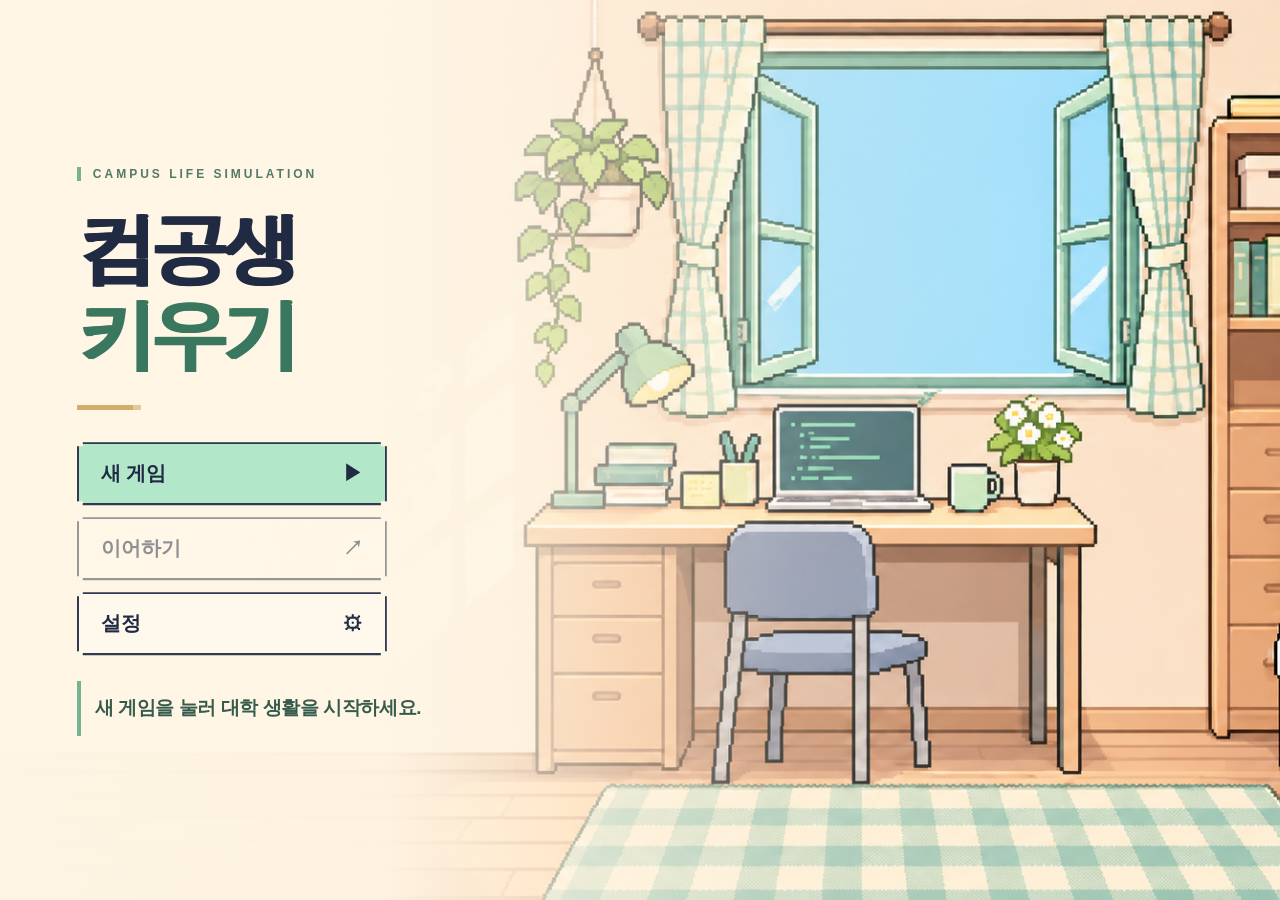
==== commit 14d70f7c: "컴공생 키우기 v1.0.0 전체 통합" ====
--- a/index.html
+++ b/index.html
@@ -1,302 +1,281 @@
 <!DOCTYPE html>
 <html lang="ko">
 <head>
-  <meta charset="UTF-8" />
-  <title>컴공생 키우기 - 로직 테스트</title>
-  <style>
-    body { font-family: sans-serif; max-width: 780px; margin: 24px auto; padding: 0 16px; background: #f4f6f9; color: #222; }
-    .box { background: #fff; padding: 16px; border-radius: 8px; margin-bottom: 14px; box-shadow: 0 1px 4px rgba(0,0,0,0.08); }
-    button { padding: 8px 12px; margin: 4px; cursor: pointer; border: 1px solid #334155; background: #1e293b; color: #fff; border-radius: 6px; font-size: 13px; }
-    button:hover { background: #334155; }
-    select { padding: 7px 10px; border-radius: 6px; border: 1px solid #cbd5e1; margin: 4px; }
-    .log { font-size: 14px; line-height: 1.6; max-height: 260px; overflow-y: auto; background: #f8fafc; padding: 10px; border-radius: 6px; word-break: keep-all; }
-    .advice { color: #0f766e; font-size: 14px; }
-    .item-desc { margin-top: 10px; padding: 10px 12px; background: #f8fafc; border-radius: 6px; font-size: 12.5px; line-height: 1.7; color: #334155; word-break: keep-all; }
-    .cert-desc { margin-top: 6px; padding: 7px 10px; background: #eff6ff; border-left: 3px solid #2563eb; border-radius: 4px; font-size: 12.5px; color: #1e3a8a; word-break: keep-all; }
-    #examBox { display: none; border: 2px solid #dc2626; }
-  </style>
+  <meta charset="UTF-8">
+  <meta name="viewport" content="width=device-width, initial-scale=1.0">
+  <title>컴공생 키우기</title>
+
+  <link rel="stylesheet" href="style.css">
+  <script type="module" src="main.js"></script>
 </head>
+
 <body>
-  <h2>🎓 컴공생 키우기 (로직 & Worker 통합 테스트)</h2>
-
-  <div class="box">
-    <select id="genderSelect">
-      <option value="male">남자</option>
-      <option value="female">여자</option>
-    </select>
-    <button id="btnNew">새 게임 시작</button>
-    <button id="btnLoad">이어하기</button>
-  </div>
-
-  <div class="box">
-    <strong>📅 상태:</strong> <span id="statusText">게임을 시작해 주세요.</span>
-    <div id="adviceBox" class="advice" style="margin-top:8px;"></div>
-  </div>
-
-  <div class="box">
-    <strong>📌 주간 활동:</strong><br />
-    <button data-act="study">공부</button>
-    <button data-act="partTime">알바 (+60만)</button>
-    <button data-act="leisure">여가 (-10만)</button>
-    <button data-act="rest">휴식</button>
-    <div class="item-desc">
-      • <strong>공부:</strong> 체력 -15 / 지능 +20 / 스트레스 +15 &nbsp;|&nbsp;
-      • <strong>알바:</strong> 체력 -15 / 소지금 +60만 / 스트레스 +15<br />
-      • <strong>여가:</strong> 체력 +30 / 스트레스 -30 / 소지금 -10만 &nbsp;|&nbsp;
-      • <strong>휴식:</strong> 체력 +20 / 스트레스 -15 (무료)
-    </div>
-  </div>
-
-  <div class="box">
-    <strong>⚡ 특수 이벤트 테스트:</strong><br />
-    <button id="btnMilitary">군대 입대 (남자 1회 / 3학년 전 미입대 시 자동 입대)</button>
-    <button id="btnComp">대회/해커톤 참가</button>
-  </div>
-
-  <div class="box">
-    <strong>🛒 상점 테스트:</strong><br />
-    <button data-buy="energy_drink">에너지 드링크 구매 (5천)</button>
-    <button data-use="energy_drink">에너지 드링크 사용</button>
-    <button data-buy="iseul_cham">이슬(참) 구매 (3만)</button>
-    <button data-use="iseul_cham">이슬(참) 사용</button>
-    <button data-buy="gpt_plus">GPT Plus (3만)</button>
-    <button data-buy="jokbo">족보 구매 (5만)</button>
-    <br />
-    <button id="btn_gemini_sub" data-buy="gemini_sub">제미나이 영구 (30만)</button>
-    <button id="btn_living_set" data-buy="living_set">자취 세트 (30만)</button>
-    <button id="btn_herman_miller" data-buy="herman_miller">허먼밀러 의자 (50만)</button>
-    <button id="btn_new_pc" data-buy="new_pc">최신형 컴퓨터 (120만)</button>
-    <button id="btn_ai_glasses" data-buy="ai_glasses" style="display:none; background:#7c3aed; border-color:#5b21b6;">
-      👓 [히든] AI 안경 (100만)
+  <!-- [1주차] 초기 화면 -->
+  <section id="title-screen" class="screen centered-screen">
+    <div class="title-content">
+      <span class="title-tag">CAMPUS LIFE SIMULATION</span>
+      <h1>컴공생<br><span>키우기</span></h1>
+      <div class="title-rule" aria-hidden="true"></div>
+      <div class="title-actions">
+        <button id="title-new-button" class="primary-button">새 게임 <span aria-hidden="true">▶</span></button>
+        <button id="title-continue-button">이어하기 <span aria-hidden="true">↗</span></button>
+        <button id="title-settings-button">설정 <span aria-hidden="true">⚙</span></button>
+      </div>
+      <p class="title-save-note" id="title-save-note"></p>
+    </div>
+  </section>
+
+  <!-- [1주차] 시작 메뉴 -->
+  <section id="menu-screen" class="screen centered-screen" hidden>
+    <div class="menu-panel panel">
+      <h2>컴공생 키우기</h2>
+
+      <button id="new-game-button" class="primary-button">
+        새 게임
+      </button>
+      <button id="continue-button" disabled>이어하기</button>
+      <button id="back-button">돌아가기</button>
+    </div>
+  </section>
+
+  <!-- [1주차] 이름 입력 화면 -->
+  <section id="name-screen" class="screen centered-screen" hidden>
+    <form id="name-form" class="menu-panel panel" novalidate>
+      
+      <div class="student-id-card">
+        <header class="student-id-header"><div class="id-school-logo"><img src="assets/kit-logo-pixel.png" alt="kit 로고"></div><span>STUDENT ID</span></header>
+        <div class="student-id-body">
+          <div class="id-photo" role="img" aria-label="26학번 주인공 사진"></div>
+          <div class="id-information">
+            <h2>학생증</h2>
+            <label class="id-name-row" for="player-name"><span>이름</span><input id="player-name" name="playerName" type="text" placeholder="이름을 입력하세요" maxlength="10" autocomplete="off" aria-describedby="name-help name-error"></label>
+            <p><span>학과</span><strong>컴퓨터공학과</strong></p>
+            <p><span>학번</span><strong>2026학번</strong></p>
+            <p><span>학적</span><strong>재학생</strong></p>
+          </div>
+        </div>
+        <footer class="student-id-footer"><span></span><span class="id-barcode" aria-hidden="true"></span></footer>
+      </div>
+      <p id="name-help" class="help-text">학생증의 이름 칸에 한글·영문·숫자 1~10자를 입력하세요.</p>
+      <p id="name-error" class="error-text" role="alert"></p>
+      <div class="id-actions"><button id="name-back-button" type="button">돌아가기</button><button type="submit" class="primary-button">이 이름으로 시작 <span aria-hidden="true">▶</span></button></div>
+    </form>
+  </section>
+
+  <!-- [1주차] 기본 화면 -->
+  <div class="game-viewport">
+<section id="game-screen" class="screen" hidden>
+    <!-- [2주차] 게임 날짜·날씨에 연결된 방과 캐릭터 -->
+    <canvas id="home-scene" width="1672" height="941" aria-label="계절과 날씨가 변하는 자취방"></canvas>
+    <header class="game-header">
+      <h1>컴공생 키우기</h1>
+      <button id="menu-button">메뉴</button>
+    </header>
+
+    <main class="game-layout">
+      <aside class="left-panel">
+        <section class="panel date-panel">
+          <h2 id="semester-text">1학년 1학기</h2>
+          <p id="month-text" class="month">3월</p>
+          <p id="week-text" class="week">1주차</p><p id="environment-label" role="status"></p>
+        </section>
+
+        <section class="panel" id="calendar-panel" role="button" tabindex="0" aria-label="연간 학사 달력 열기" aria-haspopup="dialog">
+          <h2 id="calendar-heading">이번 달</h2><div id="calendar" class="calendar"></div><div id="calendar-rent-note" class="home-rent-note"></div></section>
+      </aside>
+
+      <section class="room-panel panel" aria-label="캐릭터의 방">
+
+        <div class="dialogue-box">
+          <!-- [2주차] 입력한 이름 표시 -->
+          <strong id="dialogue-name"></strong>
+          <p id="dialogue-text">
+            대학 생활 첫 주! 이번 주에는 무엇을 해볼까?
+          </p>
+        </div>
+      </section>
+
+      <aside class="right-panel stats-tiles">
+        <section class="panel">
+          <h2>
+            <span id="profile-name"></span>
+            <span>· <span id="profile-age">20</span>세</span>
+          </h2>
+
+          <div class="stat">
+            <label class="stat-label" for="health-gauge"><img src="assets/icon-health.png" alt="">체력</label><small id="health-status" class="stat-status"></small>
+            <span id="health-text"></span>
+            <progress id="health-gauge" max="100"></progress><div id="health-segments" class="segments health" aria-hidden="true"></div>
+          </div>
+
+          <div class="stat">
+            <span class="stat-label"><img src="assets/icon-intelligence.png" alt="">지능</span><small id="intelligence-status" class="stat-status"></small>
+            <span id="intelligence-text"></span>
+          </div>
+
+          <div class="stat">
+            <label class="stat-label" for="stress-gauge"><img src="assets/icon-stress.png" alt="">스트레스</label><small id="stress-status" class="stat-status"></small>
+            <span id="stress-text"></span>
+            <progress id="stress-gauge" max="100"></progress><div id="stress-segments" class="segments stress" aria-hidden="true"></div>
+          </div>
+
+          <div class="stat">
+            <span class="stat-label"><img src="assets/icon-money.png" alt="">소지금</span><small id="money-status" class="stat-status"></small>
+            <span id="money-text"></span>
+          </div>
+        </section>
+
+        <nav class="game-menu" aria-label="게임 메뉴">
+          <button id="schedule-button" class="primary-button">
+            일정 짜기
+          </button>
+          <button id="events-button">주요 일정</button>
+          <button id="records-button">성장 기록</button>
+          <button id="shop-button">상점</button>
+        </nav>
+
+        <p id="game-message" class="help-text" role="status"></p>
+      </aside>
+    </main>
+  </section>
+  </div>
+<!-- [2주차] 주간 활동 선택 창 -->
+<dialog id="schedule-dialog" aria-labelledby="schedule-title">
+  <div class="dialog-content">
+    <header class="dialog-header">
+      <h2 id="schedule-title">이번 달 계획</h2>
+      <button id="close-schedule-button" type="button">
+        닫기
+      </button>
+    </header>
+
+    <p id="schedule-date"></p>
+    <p>주차를 누른 뒤 활동을 골라주세요. 실행은 한 주씩 진행합니다.</p><div id="month-plan-weeks"></div>
+
+    <div id="activity-buttons" class="activity-grid">
+      <button type="button" data-activity="study" aria-pressed="false">
+        <span class="activity-icon" aria-hidden="true">📖</span>
+        공부
+      </button>
+
+      <button type="button" data-activity="work" aria-pressed="false">
+        <span class="activity-icon" aria-hidden="true">💰</span>
+        아르바이트
+      </button>
+
+      <button type="button" data-activity="leisure" aria-pressed="false">
+        <span class="activity-icon" aria-hidden="true">🎮</span>
+        여가
+      </button>
+
+      <button type="button" data-activity="rest" aria-pressed="false">
+        <span class="activity-icon" aria-hidden="true">🛏️</span>
+        휴식
+      </button>
+    </div>
+
+    <div class="activity-description">
+      <strong id="selected-activity-name">선택한 활동 없음</strong>
+      <div id="selected-activity-description" role="group" aria-label="활동 기본 효과">
+        활동을 누르면 설명이 표시됩니다.
+      </div>
+    </div>
+
+    <p id="schedule-error" class="error-text" role="alert"></p>
+
+    <button id="save-plan-button" type="button" disabled>계획 저장</button><button id="run-week-button" class="primary-button" disabled>
+      이번 주 시작
     </button>
-    <br />
-    <select id="certSelect">
-      <option value="cert_sqld">[1학년~] SQLD (5만)</option>
-      <option value="cert_adsp">[1학년~] ADsP (5만)</option>
-      <option value="cert_linux2">[1학년~] 리눅스마스터 2급 (5만)</option>
-      <option value="cert_net2">[1학년~] 네트워크관리사 2급 (5만)</option>
-      <option value="cert_linux1">[2학년~] 리눅스마스터 1급 (5만)</option>
-      <option value="cert_aws_saa">[2학년~] AWS SAA (5만)</option>
-      <option value="cert_eip_ind">[2학년~] 정보처리산업기사 (5만)</option>
-      <option value="cert_eip">[3학년~] 정보처리기사 (5만)</option>
-      <option value="cert_bigdata">[3학년~] 빅데이터분석기사 (5만)</option>
-      <option value="cert_security">[3학년~] 정보보안기사 (5만 / 스펙+2)</option>
-    </select>
-    <button id="btnBuyCert">선택 자격증 접수 (방학 전용)</button>
-    <button data-buy="toeic_ticket">토익 응시권 (5만 / 방학 전용)</button>
-
-    <div id="certDesc" class="cert-desc"></div>
-
-    <div class="item-desc">
-      <strong>📖 아이템 효과 안내 (영구 아이템은 2학년 1.25배 / 3학년 1.5배 / 4학년 2.0배 인플레이션 적용)</strong><br />
-      • <strong>에너지 드링크 (5천):</strong> 체력 +15, 스트레스 +10 (주 2회) &nbsp;|&nbsp;
-        <strong>이슬(참) (3만):</strong> 체력 -20, 스트레스 -30 (주 1회)<br />
-      • <strong>GPT Plus (3만):</strong> 4주간 월간 과제 100% 성공 &nbsp;|&nbsp;
-        <strong>족보 (5만):</strong> 다음 전공 시험 요구 지능 -10<br />
-      • <strong>제미나이 영구:</strong> 공부 지능 +20% &nbsp;|&nbsp;
-        <strong>자취 세트:</strong> 휴식 체력 +20%<br />
-      • <strong>허먼밀러 의자:</strong> 모든 활동 체력 소모 -20% &nbsp;|&nbsp;
-        <strong>최신형 컴퓨터:</strong> 공부 지능 +30%, 스트레스 -15%<br />
-      • <strong>👓 AI 안경 (히든 / 100만 고정):</strong> 엔딩 1회 달성 시 해금 — 모든 시험 정답 표시 (시험당 10% 부정행위 퇴학 리스크)<br />
-      • <strong>자격증 10종 (5만):</strong> 방학 전용 — 다음 주 4문제 시험 (3문제 이상 합격 시 스펙 +1, 정보보안기사는 +2)<br />
-      • <strong>토익 응시권 (5만):</strong> 방학 전용 — 방학 마지막 주 실전 토익 4문제 응시 (최고 점수 기록)
-    </div>
-  </div>
-
-  <div class="box" id="examBox">
-    <h3 id="examTitle">시험</h3>
-    <div id="examQuestions"></div>
-    <button id="btnSubmitExam">답안 제출</button>
-  </div>
-
-  <div class="box">
-    <strong>📝 실행 로그:</strong>
-    <div id="logBox" class="log"></div>
-  </div>
-
-  <script type="module">
-    import { MYGameController } from './src/logic/MYGameController.js';
-
-    const CLEAR_KEY = 'MY_GAME_CLEARED';
-
-    function isHiddenUnlocked() {
-      return localStorage.getItem(CLEAR_KEY) === 'true';
-    }
-
-    function syncHiddenShopUI() {
-      document.getElementById('btn_ai_glasses').style.display = isHiddenUnlocked()
-        ? 'inline-block'
-        : 'none';
-    }
-    syncHiddenShopUI();
-
-    const CERT_DESCRIPTIONS = {
-      cert_sqld: 'SQLD (SQL 개발자): 데이터베이스 모델링과 SQL 작성 능력을 검증하는 컴공 입문 필수 자격증입니다.',
-      cert_adsp: 'ADsP (데이터분석 준전문가): 데이터 이해, 통계 기초, 데이터 마이닝 역량을 평가하는 분석 입문 자격증입니다.',
-      cert_linux2: '리눅스마스터 2급: 리눅스 기본 명령어, 파일 시스템, 프로세스 관리 등 서버 운영 기초를 다루는 자격증입니다.',
-      cert_net2: '네트워크관리사 2급: TCP/IP, 서브넷팅, 라우팅 및 네트워크 장비 기초 운용 능력을 검증합니다.',
-      cert_linux1: '리눅스마스터 1급: 서버 구축, 보안(SELinux/방화벽), LVM·RAID 등 실무 고급 리눅스 관리 자격증입니다.',
-      cert_aws_saa: 'AWS SAA: AWS 클라우드 아키텍처 설계, 고가용성·보안·비용 최적화 역량을 인증하는 글로벌 자격증입니다.',
-      cert_eip_ind: '정보처리산업기사: 소프트웨어 개발, DB, OS, 테스트 등 전산 전반의 실무 기초를 다루는 국가기술자격입니다.',
-      cert_eip: '정보처리기사: 소프트웨어 설계·구현·보안·DB 전반을 검증하는 컴공 취업의 대표 필수 국가기술자격입니다.',
-      cert_bigdata: '빅데이터분석기사: 빅데이터 수집·전처리·머신러닝 모델링 및 평가 역량을 검증하는 데이터 분야 기사 자격증입니다.',
-      cert_security: '정보보안기사: 시스템·네트워크·웹 보안 및 암호학·포렌식을 다루는 극악 난이도의 보안 끝판왕 자격증입니다. (스펙 +2)',
-    };
-
-    const statusText = document.getElementById('statusText');
-    const adviceBox = document.getElementById('adviceBox');
-    const logBox = document.getElementById('logBox');
-    const examBox = document.getElementById('examBox');
-    const examTitle = document.getElementById('examTitle');
-    const examQuestions = document.getElementById('examQuestions');
-    const btnComp = document.getElementById('btnComp');
-    const certSelect = document.getElementById('certSelect');
-    const certDesc = document.getElementById('certDesc');
-
-    const esc = (s) =>
-      String(s).replace(/&/g, '&amp;').replace(/</g, '&lt;').replace(/>/g, '&gt;');
-
-    function updateCertDesc() {
-      certDesc.textContent = `ℹ️ ${CERT_DESCRIPTIONS[certSelect.value] || ''}`;
-    }
-    certSelect.addEventListener('change', updateCertDesc);
-    updateCertDesc();
-
-    function addLog(text) {
-      const p = document.createElement('div');
-      p.textContent = text;
-      logBox.prepend(p);
-    }
-
-    function formatMan(price) {
-      return `${(price / 10000).toLocaleString()}만`;
-    }
-
-    function renderState(state, date) {
-      if (!state || !state.player) return;
-      const p = state.player;
-      const spoonTag = p.spoon ? `${p.spoon.label} | ` : '';
-      const d = date ? `${date.academicYear}학년 ${date.month}월 ${date.weekInMonth}주 (${date.semesterId})` : '';
-      const awardCount = state.awards ? state.awards.length : 0;
-      const jokboTag = state.activeEffects?.jokboActive ? ' (족보 적용)' : '';
-      const thresholdText = state.examThreshold !== undefined ? ` / 시험 요구: ${state.examThreshold}${jokboTag}` : '';
-      statusText.textContent = `${spoonTag}${d} | 체력: ${p.health}/${p.maxHealth} | 지능: ${p.intelligence}${thresholdText} | 스트레스: ${p.stress} | 소지금: ${p.money.toLocaleString()}원 | 토익: ${p.toeicScore || 0}점 | 스펙: ${awardCount}개`;
-
-      if (state.hackathonThreshold === null) {
-        btnComp.textContent = '대회/해커톤 참가 (방학 불가)';
-      } else if (state.hackathonThreshold !== undefined) {
-        btnComp.textContent = `대회/해커톤 참가 (요구 지능 ${state.hackathonThreshold})`;
-      }
-
-      if (state.permanentPrices) {
-        document.getElementById('btn_gemini_sub').textContent = `제미나이 영구 (${formatMan(state.permanentPrices.gemini_sub)})`;
-        document.getElementById('btn_living_set').textContent = `자취 세트 (${formatMan(state.permanentPrices.living_set)})`;
-        document.getElementById('btn_herman_miller').textContent = `허먼밀러 의자 (${formatMan(state.permanentPrices.herman_miller)})`;
-        document.getElementById('btn_new_pc').textContent = `최신형 컴퓨터 (${formatMan(state.permanentPrices.new_pc)})`;
-      }
-    }
-
-    const controller = new MYGameController({
-      onState: (msg) => {
-        renderState(msg.state, msg.date);
-        if (msg.result?.message) {
-          addLog(msg.result.message);
-        } else if (msg.result?.item) {
-          addLog(`아이템 처리 완료: ${msg.result.item.name}`);
-        } else {
-          addLog('상태가 갱신되었습니다.');
-        }
-      },
-      onWaitExam: (msg) => {
-        examBox.style.display = 'block';
-        let examLabel = '';
-        if (msg.exam.examType === 'toeic') {
-          examLabel = '방학 토익 시험 (실전 랜덤 4문제)';
-        } else if (msg.exam.examType === 'cert') {
-          examLabel = `[${msg.exam.certName}] 자격증 시험 (3문제 이상 합격)`;
-        } else {
-          examLabel = `${msg.exam.semesterId} ${msg.exam.examType === 'mid' ? '중간고사' : '기말고사'} (난이도: ${msg.exam.difficulty}, 요구 지능: ${msg.exam.threshold})`;
-        }
-        examTitle.textContent = examLabel;
-        examQuestions.innerHTML = msg.exam.questions.map((q, idx) => `
-          <div style="margin-bottom:10px;">
-            <div><strong>Q${idx + 1}. ${esc(q.prompt)}</strong></div>
-            ${q.options.map((opt, oIdx) => `
-              <label style="margin-right:10px; display:inline-block;">
-                <input type="radio" name="q_${idx}" value="${oIdx}" /> ${esc(opt)}
-                ${q.aiAnswerIndex === oIdx ? '<strong style="color:#dc2626;"> 👓[AI 정답]</strong>' : ''}
-              </label>
-            `).join('')}
-          </div>
-        `).join('');
-        msg.logs.forEach(addLog);
-      },
-      onWeekDone: (msg) => {
-        examBox.style.display = 'none';
-        renderState(msg.state, msg.date);
-        if (msg.result?.logs) msg.result.logs.forEach(addLog);
-        if (msg.ended) {
-          localStorage.setItem(CLEAR_KEY, 'true');
-          syncHiddenShopUI();
-          addLog('🏁 게임 종료! 엔딩: ' + msg.endings.map(e => e.title).join(', '));
-          addLog('✨ [히든 해금] 다음 회차부터 상점에서 "👓 AI 안경 (100만)"을 구매할 수 있습니다!');
-        }
-      },
-      onAdvice: (tips) => {
-        adviceBox.innerHTML = tips.join('<br />');
-      },
-      onError: (reason) => {
-        addLog('❌ 오류: ' + reason);
-      },
-    });
-
-    document.getElementById('btnNew').onclick = () => {
-      const gender = document.getElementById('genderSelect').value;
-      logBox.innerHTML = '';
-      examBox.style.display = 'none';
-      controller.MYStartGame(gender);
-    };
-
-    document.getElementById('btnLoad').onclick = () => controller.MYLoadGame();
-
-    document.querySelectorAll('[data-act]').forEach((btn) => {
-      btn.onclick = () => controller.MYSendCommand('RUN_WEEK', { activityId: btn.dataset.act });
-    });
-
-    document.querySelectorAll('[data-buy]').forEach((btn) => {
-      btn.onclick = () =>
-        controller.MYSendCommand('BUY', {
-          itemId: btn.dataset.buy,
-          hiddenUnlocked: isHiddenUnlocked(),
-        });
-    });
-
-    document.querySelectorAll('[data-use]').forEach((btn) => {
-      btn.onclick = () => controller.MYSendCommand('USE_ITEM', { itemId: btn.dataset.use });
-    });
-
-    document.getElementById('btnBuyCert').onclick = () => {
-      controller.MYSendCommand('BUY', {
-        itemId: certSelect.value,
-        hiddenUnlocked: isHiddenUnlocked(),
-      });
-    };
-
-    document.getElementById('btnMilitary').onclick = () => {
-      controller.MYSendCommand('MILITARY');
-    };
-
-    btnComp.onclick = () => {
-      controller.MYSendCommand('COMPETITION', { compId: 'HACKATHON' });
-    };
-
-    document.getElementById('btnSubmitExam').onclick = () => {
-      const answers = [0, 1, 2, 3].map((idx) => {
-        const checked = document.querySelector(`input[name="q_${idx}"]:checked`);
-        return checked ? Number(checked.value) : -1;
-      });
-      controller.MYSendCommand('SUBMIT_EXAM', { answers });
-    };
-  </script>
+  </div>
+</dialog>
+
+<!-- [2주차] 주간 결과 창 -->
+
+<!-- [2주차] 승인 목업의 주간 결과 창 -->
+<dialog id="result-dialog" aria-labelledby="result-title">
+ <div class="dialog-content result-stage">
+  <div class="result-main">
+   <div class="result-left">
+    <h2 id="result-title">이번 주 결과</h2>
+    <p id="result-summary"></p>
+    <div class="result-hero">
+     <div id="result-picture" role="img"></div>
+     <h3 id="result-activity"></h3>
+     <p id="result-caption" hidden></p>
+    </div>
+   </div>
+   <div class="result-right">
+    <div id="result-cards"></div>
+    <div class="money-summary">
+     <span class="money-label"><img src="assets/icon-money.png" alt="">소지금</span>
+     <strong id="result-money-balance"></strong>
+     <span id="result-money-change"></span>
+     <small id="result-money-total" hidden></small>
+    </div>
+    <section class="result-plan" aria-labelledby="result-plan-title">
+     <h3 id="result-plan-title">이번 달 계획</h3>
+     <div id="result-month-timeline"></div>
+    </section>
+   </div>
+  </div>
+  <footer class="result-footer">
+   <div><p id="save-message" role="status"></p><details class="weekly-log-details" open><summary>이번 주 처리 내역</summary><div id="weekly-details" class="weekly-details"></div></details></div>
+   <button id="next-week-button" class="primary-button">다음 주 계획 확인</button>
+  </footer>
+ </div>
+</dialog>
+<!-- [2주차] 입학 장면. -->
+<dialog id="spoon-dialog" aria-labelledby="spoon-heading">
+ <div class="spoon-panel">
+  <h2 id="spoon-heading">나의 수저는?</h2>
+  <div class="spoon-draw-layout">
+   <div class="spoon-machine"><div class="slot-lights" aria-hidden="true"></div><div class="slot-windows" aria-hidden="true"><div class="slot-window"><div class="spoon-reel"></div></div></div><div class="slot-marker" aria-hidden="true">▶</div></div>
+   <aside class="spoon-odds" aria-label="수저 배정 확률"><h3>배정 확률</h3><div><span class="odds-spoon odds-diamond" aria-hidden="true"></span><span>다이아</span><strong>5%</strong></div><div><span class="odds-spoon odds-gold" aria-hidden="true"></span><span>금</span><strong>15%</strong></div><div><span class="odds-spoon odds-silver" aria-hidden="true"></span><span>은</span><strong>35%</strong></div><div><span class="odds-spoon odds-dirt" aria-hidden="true"></span><span>흙</span><strong>45%</strong></div></aside>
+  </div>
+  <span id="spoon-result-status" class="sr-only" role="status"></span>
+  <h3 id="spoon-result-name"></h3>
+  <div class="spoon-support"><div><span>학비</span><strong id="spoon-tuition"></strong></div><div><span>월세</span><strong id="spoon-rent"></strong></div></div>
+  <p id="spoon-save-note" role="status" hidden></p>
+  <button id="spoon-start" type="button">수저 뽑기 <span aria-hidden="true">▼</span></button>
+  <button id="spoon-confirm" class="primary-button" type="button" hidden>확인하고 입학하기 <span aria-hidden="true">▶</span></button>
+ </div>
+</dialog>
+<dialog id="entrance-dialog" aria-label="대학 입학 장면">
+    <canvas id="entrance-canvas" width="1672" height="941" role="img" aria-label="교문과 청록색 과잠을 입은 26학번 주인공의 입학 장면"></canvas>
+  <button id="entrance-skip">건너뛰기</button>
+  <div class="entrance-dialogue">
+    <strong id="entrance-name"></strong>
+    <p id="entrance-caption"></p>
+  </div>
+</dialog><!-- [2주차] 활동 실행 연출 -->
+<dialog id="activity-run-dialog" aria-labelledby="activity-run-title">
+  <div class="dialog-content">
+    <h2 id="activity-run-title"></h2>
+    <canvas id="activity-canvas" width="240" height="140" aria-label="선택한 활동을 수행하는 도트 캐릭터"></canvas>
+    <label for="activity-progress">이번 주 진행</label>
+    <progress id="activity-progress" max="100" value="0"></progress>
+    <div class="activity-controls">
+      <button id="activity-speed" aria-pressed="false">배속 ×1</button>
+      <button id="activity-skip">연출 건너뛰기</button>
+    </div>
+  </div>
+</dialog><dialog id="settings-dialog" aria-labelledby="settings-heading">
+<form method="dialog" class="settings-panel">
+<h2 id="settings-heading">설정</h2>
+<label for="setting-speed">활동 애니메이션 속도</label>
+<select id="setting-speed"><option value="1">기본 속도</option><option value="3">빠르게</option></select>
+<label class="motion-option"><input id="setting-motion" type="checkbox"> 움직임 줄이기</label>
+<p>배경·캐릭터의 반복 움직임을 줄입니다.</p>
+<p id="settings-status" role="status">설정은 자동으로 저장됩니다.</p>
+<button value="close" class="primary-button">닫기</button>
+</form></dialog><dialog id="b-content-dialog" aria-labelledby="b-content-title"><div class="b-panel"><h2 id="b-content-title"></h2><div id="b-content-body"></div><button id="b-content-close">닫기</button></div></dialog>
+<dialog id="b-exam-dialog" aria-labelledby="b-exam-title"><form id="b-exam-form" class="b-panel"><h2 id="b-exam-title"></h2><p id="b-exam-description"></p><div id="b-exam-questions"></div><p id="b-exam-error" role="alert"></p><button class="primary-button" type="submit">답안 제출</button></form></dialog>
+<script>if(location.protocol==='file:'){document.addEventListener('DOMContentLoaded',function(){const p=document.createElement('p');p.textContent='B의 Web Worker 연결본입니다. 파일을 직접 열지 말고, 폴더의 게임실행.cmd 또는 VS Code Live Server로 실행하세요.';p.style.cssText='position:fixed;inset:0 0 auto;z-index:99999;padding:20px;background:#fff3cd;color:#382d14;margin:0;text-align:center';document.body.append(p);});}</script>
 </body>
-</html>+</html>
+
+
+
+
+
+
--- a/style.css
+++ b/style.css
@@ -0,0 +1,1345 @@
+/* [1주차] 공통 디자인 */
+* {
+    box-sizing: border-box;
+}
+
+body {
+    margin: 0;
+    background: #eee6da;
+    color: #202b43;
+    font-family: "맑은 고딕", sans-serif;
+}
+
+/* 화면 숨김은 다른 display 설정보다 우선 적용 */
+[hidden] {
+    display: none !important;
+}
+
+.screen {
+    min-height: 100vh;
+}
+
+.centered-screen {
+    display: grid;
+    place-items: center;
+    padding: 24px;
+}
+
+h1,
+h2,
+p {
+    margin-top: 0;
+}
+
+button {
+    padding: 14px 22px;
+    border: 3px solid #30354b;
+    border-radius: 8px;
+    background: #fff8ec;
+    color: #202b43;
+    font: inherit;
+    font-weight: bold;
+    cursor: pointer;
+}
+
+    button:hover:not(:disabled) {
+        background: #e2efdf;
+    }
+
+    button:focus-visible {
+        outline: 3px solid #397d65;
+        outline-offset: 4px;
+    }
+
+    button:disabled {
+        opacity: 0.5;
+        cursor: not-allowed;
+    }
+
+.primary-button {
+    background: #b3ebc5;
+}
+
+.panel {
+    padding: 20px;
+    border: 3px solid #30354b;
+    border-radius: 10px;
+    background: #fff8ec;
+}
+
+/* [1주차] 초기 화면 */
+.title-content {
+    text-align: center;
+}
+
+    .title-content h1 {
+        margin-bottom: 36px;
+        font-size: clamp(40px, 7vw, 76px);
+    }
+
+.subtitle {
+    color: #60706d;
+}
+
+/* [1주차] 시작 메뉴 */
+.menu-panel {
+    display: grid;
+    gap: 16px;
+    width: min(100%, 380px);
+    text-align: center;
+}
+
+/* [1주차] 기본 화면 */
+.game-header {
+    display: flex;
+    justify-content: space-between;
+    align-items: center;
+    gap: 20px;
+    padding: 16px 24px;
+    border-bottom: 3px solid #30354b;
+}
+
+    .game-header h1 {
+        margin: 0;
+        font-size: clamp(24px, 4vw, 40px);
+    }
+
+.game-layout {
+    display: grid;
+    grid-template-columns: 220px minmax(0, 1fr) 300px;
+    gap: 16px;
+    max-width: 1600px;
+    margin: auto;
+    padding: 20px;
+}
+
+.left-panel,
+.right-panel {
+    display: flex;
+    flex-direction: column;
+    gap: 16px;
+}
+
+.date-panel {
+    text-align: center;
+}
+
+    .date-panel h2 {
+        font-size: 22px;
+    }
+
+.month {
+    margin-bottom: 16px;
+    font-size: 64px;
+    font-weight: bold;
+}
+
+.week {
+    margin: 0;
+    padding: 8px;
+    border-radius: 6px;
+    background: #b3ebc5;
+    font-size: 24px;
+    font-weight: bold;
+}
+
+.calendar {
+    display: grid;
+    gap: 8px;
+}
+
+.calendar-week {
+    padding: 12px;
+    border: 1px solid #c5c6be;
+    text-align: center;
+}
+
+/* [2주차] 현재 주차에 붙일 표시 */
+.current-week {
+    background: #b3ebc5;
+    font-weight: bold;
+}
+
+.room-panel {
+    display: flex;
+    flex-direction: column;
+    justify-content: space-between;
+    min-height: 580px;
+    background: #d9d0c6;
+}
+
+.art-placeholder {
+    display: grid;
+    flex: 1;
+    place-content: center;
+    min-height: 300px;
+    color: #59616b;
+    line-height: 1.8;
+    text-align: center;
+}
+
+.dialogue-box {
+    padding: 20px;
+    border: 3px solid #30354b;
+    border-radius: 8px;
+    background: #fff8ec;
+}
+
+    .dialogue-box p {
+        margin: 10px 0 0;
+        line-height: 1.7;
+    }
+
+.stat {
+    display: grid;
+    grid-template-columns: 1fr auto;
+    gap: 10px;
+    padding: 16px 0;
+    border-bottom: 1px solid #c5c6be;
+}
+
+    .stat:last-child {
+        border-bottom: 0;
+    }
+
+    .stat progress {
+        grid-column: 1 / -1;
+        width: 100%;
+        height: 18px;
+        accent-color: #65aa80;
+    }
+
+#stress-gauge {
+    accent-color: #dc9c69;
+}
+
+.game-menu {
+    display: grid;
+    gap: 12px;
+}
+
+/* 작은 화면에서 세로로 배치 */
+@media (max-width: 900px) {
+    .game-layout {
+        grid-template-columns: 1fr;
+    }
+
+    .room-panel {
+        min-height: 400px;
+    }
+}
+/* [2주차] 활동 선택 창과 결과 창 */
+dialog {
+  width: min(560px, calc(100% - 32px));
+  max-height: 90vh;
+  padding: 0;
+  overflow: auto;
+  border: 3px solid #30354b;
+  border-radius: 12px;
+  background: #fff8ec;
+  color: #202b43;
+}
+
+dialog::backdrop {
+  background: rgb(24 35 54 / 55%);
+}
+
+.dialog-content {
+  padding: 24px;
+}
+
+.dialog-header {
+  display: flex;
+  justify-content: space-between;
+  align-items: center;
+  gap: 16px;
+  margin-bottom: 16px;
+}
+
+.dialog-header h2 {
+  margin: 0;
+}
+
+.dialog-header button {
+  padding: 8px 12px;
+}
+
+.activity-grid {
+  display: grid;
+  grid-template-columns: repeat(2, 1fr);
+  gap: 12px;
+  margin-top: 20px;
+}
+
+.activity-grid button {
+  display: flex;
+  flex-direction: column;
+  align-items: center;
+  gap: 10px;
+  min-height: 120px;
+}
+
+.activity-icon {
+  font-size: 36px;
+}
+
+/* JavaScript에서 선택한 버튼에 붙이는 클래스 */
+.activity-grid button.is-selected {
+  border-color: #397d65;
+  background: #b3ebc5;
+  box-shadow: inset 0 0 0 2px #397d65;
+}
+
+.activity-description {
+  min-height: 110px;
+  margin-top: 20px;
+  padding: 16px;
+  border: 1px solid #b8c8b5;
+  border-radius: 8px;
+  background: #edf3e8;
+}
+
+.activity-description p {
+  margin: 10px 0 0;
+  line-height: 1.7;
+}
+
+#run-week-button,
+#next-week-button {
+  width: 100%;
+}
+
+.result-table {
+  width: 100%;
+  margin: 20px 0;
+  border-collapse: collapse;
+  font-size: 14px;
+}
+
+.result-table th,
+.result-table td {
+  padding: 12px 6px;
+  border-bottom: 1px solid #c5c6be;
+  text-align: right;
+}
+
+.result-table th:first-child,
+.result-table td:first-child {
+  text-align: left;
+}
+
+.change-good {
+  color: #287449;
+  font-weight: bold;
+}
+
+.change-bad {
+  color: #b34848;
+  font-weight: bold;
+}
+
+#save-message {
+  margin-bottom: 20px;
+}
+
+/* [2주차] 원본 프로젝트의 기본 화면을 전체 방 레이어로 연결 */
+#game-screen{position:relative;isolation:isolate;min-height:850px;background:#efdfca;overflow:hidden}
+#home-scene{position:absolute;inset:0;width:100%;height:100%;object-fit:cover;z-index:-1}
+#game-screen .game-header{border:0;background:none;padding:18px 24px;height:76px}
+#game-screen .game-header h1{font-size:28px;text-shadow:1px 2px #fff8ec}
+#game-screen .game-layout{display:block;position:static;padding:0;margin:0}
+#game-screen .left-panel{position:relative;margin:10px 0 0 24px;display:grid;grid-template-columns:1fr 1.25fr;width:35%;max-width:490px;gap:12px}
+#game-screen .panel{background:#fff8ecef;border-width:2px;padding:15px;box-shadow:3px 4px 0 #27334b18}
+#game-screen .date-panel h2{font-size:17px;margin-bottom:10px}
+#game-screen .month{font-size:44px;margin:8px 0}
+#game-screen .week{font-size:20px;padding:5px}
+#environment-label{margin:10px 0 0;font-size:14px;color:#496d59}
+#game-screen .left-panel>.panel>h2{font-size:17px}
+#game-screen .calendar{grid-template-columns:1fr 1fr;gap:7px}
+#game-screen .calendar-week{font-size:14px;padding:12px 3px}
+#game-screen .right-panel{position:relative;width:35%;max-width:490px;margin:14px 0 24px 24px;gap:14px}
+#game-screen .right-panel h2{font-size:20px;margin-bottom:7px}
+#game-screen .stat{padding:10px 0;gap:5px}
+#game-screen .stat progress{height:13px}
+#game-screen .game-menu{grid-template-columns:1fr 1fr;gap:10px}
+#game-screen .game-menu button{min-height:50px;font-size:17px;padding:10px}
+#game-screen .room-panel{position:static;background:none;border:0;padding:0;min-height:0}
+#game-screen .dialogue-box{position:absolute;left:43%;right:24px;bottom:24px;background:#fff8ecf2;border-width:2px;padding:18px 22px}
+#game-screen .dialogue-box strong{font-size:21px}
+#game-screen #game-message{background:#fff8ecdc;border-radius:5px;padding:8px;font-size:14px}
+#game-screen #game-message:empty{display:none}
+@media(max-width:850px){
+ #game-screen{min-height:1250px}#home-scene{height:600px;object-position:65% top}
+ #game-screen .game-header{padding:12px}#game-screen .game-header h1{font-size:22px}
+ #game-screen .left-panel{margin-left:12px;width:43%;grid-template-columns:1fr;gap:8px}
+ #game-screen .left-panel .panel{padding:10px}#game-screen .month{font-size:32px}
+ #game-screen .calendar-week{padding:6px}
+ #game-screen .right-panel{margin:170px 12px 20px;width:auto;max-width:none}
+ #game-screen .dialogue-box{top:500px;bottom:auto;left:12px;right:12px;padding:12px}
+}
+
+/* [2주차] 교문 입학 연출 */
+#entrance-dialog{position:relative;width:min(1250px,96vw);max-width:96vw;padding:0;overflow:hidden;background:#fff8ec}
+#entrance-image{display:block;width:100%;height:auto}
+#entrance-skip{position:absolute;top:14px;right:14px;background:#fff8eced;padding:10px 16px}
+.entrance-dialogue{position:relative;padding:18px 24px;border-top:2px solid #30354b;background:#fff8ec}
+.entrance-dialogue strong{font-size:21px}.entrance-dialogue p{margin:8px 0 0;line-height:1.7}
+.entrance-zoom{animation:entrance-arrival 5s ease-out both;transform-origin:60% 60%}
+@keyframes entrance-arrival{from{transform:scale(1.035)}to{transform:scale(1)}}
+@media(prefers-reduced-motion:reduce){.entrance-zoom{animation:none}}
+
+/* [2주차] 활동 연출 창 */
+#activity-run-dialog{width:min(650px,94vw)}
+#activity-canvas{display:block;width:100%;height:auto;image-rendering:pixelated;border:2px solid #30354b;border-radius:6px;margin-bottom:18px}
+#activity-progress{display:block;width:100%;height:18px;accent-color:#79b58c;margin:8px 0 16px}
+.activity-controls{display:flex;justify-content:space-between;gap:12px}
+
+/* [2주차] 목업의 2×2 스탯 타일과 실제 날짜 달력 */
+#game-screen .left-panel{width:38%;max-width:600px;grid-template-columns:0.85fr 1.3fr;align-items:stretch}
+#game-screen .right-panel{width:38%;max-width:600px;margin-top:14px}
+#game-screen .calendar{display:grid;grid-template-columns:repeat(7,minmax(0,1fr));gap:3px}
+#game-screen .calendar-heading{text-align:center;font-weight:bold;font-size:13px;padding:3px 0}
+#game-screen .calendar-day{min-height:32px;display:flex;flex-direction:column;align-items:center;justify-content:center;border-radius:4px;font-size:13px;line-height:1.2;padding:3px 0}
+#game-screen .current-days{background:#c3e9c8}
+#game-screen .sunday{color:#b34e4e}
+#game-screen .rent-day{box-shadow:inset 0 0 0 2px #c58e4e;background:#fff0d3;color:#785126;font-weight:bold}
+#game-screen .rent-day.current-days{background:#e3e9be}
+#game-screen .rent-day small{font-size:10px;line-height:1.2;margin-top:2px}
+#calendar-heading{font-size:16px!important;margin-bottom:8px!important}
+#calendar-period{font-size:12px;margin:7px 0 0;color:#426a56}
+#rent-notice{font-size:11px;margin:5px 0 0;color:#986630;line-height:1.5}
+#game-screen .stats-tiles>.panel{display:grid;grid-template-columns:minmax(0,1fr) minmax(0,1fr);gap:8px;padding:12px}
+#game-screen .stats-tiles>.panel>h2{grid-column:1/-1;text-align:center;margin:0 0 3px;padding-bottom:8px;border-bottom:1px solid #d8c0a0}
+#game-screen .stats-tiles .stat{border:1px solid #dec7a7;border-radius:8px;background:#fff6e5;padding:12px 10px;align-items:center;min-height:94px;font-size:15px}
+#game-screen .stats-tiles .stat>span[id]{font-size:23px;font-weight:900;text-align:right;letter-spacing:-0.7px;overflow-wrap:anywhere}
+#game-screen .stats-tiles .stat>#money-text{font-size:clamp(16px,1.6vw,25px);grid-column:1/-1}
+#game-screen .stats-tiles .stat>#intelligence-text{font-size:30px}
+#game-screen .stats-tiles progress{position:absolute;width:1px;height:1px;clip-path:inset(50%);overflow:hidden}
+.segments{grid-column:1/-1;display:grid;grid-template-columns:repeat(10,1fr);height:13px;gap:2px}
+.segments span{border:1px solid #6f7476;border-radius:2px;background:#e8e2dc}
+.segments.health .filled{background:#88d7ac}.segments.stress .filled{background:#efc167}
+#game-screen .game-menu button{min-height:48px}
+@media(min-width:851px){#game-screen{min-height:950px}#game-screen .dialogue-box{left:43%}}
+@media(max-width:850px){#game-screen .left-panel{width:46%;grid-template-columns:1fr}#game-screen .right-panel{width:auto;max-width:none;margin-top:90px}#game-screen{min-height:1400px}#game-screen .calendar-day{min-height:26px;font-size:11px}#game-screen .stats-tiles .stat>#money-text{font-size:22px}}
+
+/* [2주차] 기본 화면을 브라우저 안에 비율 유지하여 맞춥니다. */
+.game-viewport{position:relative;width:100%;height:100vh;height:100dvh;overflow:hidden;background:#e5d5c0}
+.game-viewport:has(#game-screen[hidden]){display:none}
+.game-viewport #game-screen{position:absolute;left:50%;top:50%;width:1672px;height:941px;min-height:0;margin:0;transform-origin:top left;overflow:hidden}
+.game-viewport #home-scene{width:1672px;height:941px;object-fit:fill;object-position:center}
+.game-viewport #game-screen .game-header{height:76px;padding:18px 28px}
+.game-viewport #game-screen .game-header h1{font-size:32px}
+.game-viewport #game-screen .left-panel{position:absolute;top:88px;left:28px;margin:0;width:600px;max-width:none;height:310px;display:grid;grid-template-columns:0.85fr 1.3fr;gap:12px;align-items:stretch}
+.game-viewport #game-screen .left-panel .panel{padding:15px}
+.game-viewport #game-screen .date-panel h2{font-size:22px;margin-bottom:12px}
+.game-viewport #game-screen .month{font-size:70px;margin:20px 0}
+.game-viewport #game-screen .week{font-size:28px;padding:7px}
+.game-viewport #game-screen #environment-label{font-size:16px;margin-top:12px}
+.game-viewport #game-screen .right-panel{position:absolute;top:414px;left:28px;width:600px;max-width:none;margin:0;gap:12px}
+.game-viewport #game-screen .stats-tiles>.panel{padding:12px;gap:8px}
+.game-viewport #game-screen .stats-tiles>.panel>h2{font-size:25px}
+.game-viewport #game-screen .stats-tiles .stat{min-height:92px;font-size:19px;padding:12px 10px}
+.game-viewport #game-screen .stats-tiles .stat>span[id]{font-size:28px}
+.game-viewport #game-screen .stats-tiles .stat>#money-text{font-size:30px}
+.game-viewport #game-screen .stats-tiles .stat>#intelligence-text{font-size:34px}
+.game-viewport #game-screen .game-menu{display:grid;grid-template-columns:1fr 1fr;gap:10px}
+.game-viewport #game-screen .game-menu button{min-height:62px;padding:12px;font-size:23px}
+.game-viewport #game-screen .dialogue-box{position:absolute;left:700px;right:28px;top:auto;bottom:25px;padding:16px 22px}
+.game-viewport #game-screen .dialogue-box strong{font-size:25px}
+.game-viewport #game-screen .dialogue-box p{font-size:21px;margin:8px 0 0}
+.game-viewport #game-screen #game-message{margin:0;padding:8px;font-size:15px}
+.game-viewport #game-screen .calendar-day{min-height:29px;font-size:16px}
+.game-viewport #game-screen .calendar-heading{font-size:16px}
+.game-viewport #game-screen .rent-day small{font-size:12px}
+.game-viewport #game-screen #calendar-heading{font-size:20px!important}
+.game-viewport #game-screen #calendar-period{font-size:14px;margin-top:7px}
+.game-viewport #game-screen #rent-notice{font-size:13px;margin-top:5px}
+
+/* [2주차] 왼쪽 위 잘림 수정: 백분율 이동 대신 축소 후 좌표 사용 */
+.game-viewport{width:100%;height:100dvh;margin:0;padding:0;position:relative;overflow:hidden}
+.game-viewport #game-screen{left:0;top:0;transform:scale(1);transform-origin:0 0;box-sizing:border-box;width:1672px;height:941px;min-height:0;max-width:none;max-height:none}
+
+/* [2주차] 승인 목업의 패널 간격. 달력 밑 설명을 제거한 높이에 맞춤. */
+.game-viewport #game-screen .left-panel{
+  top:88px;
+  height:282px;
+  align-items:stretch;
+}
+.game-viewport #game-screen .left-panel>.panel{
+  min-height:0;
+  height:282px;
+}
+.game-viewport #game-screen .left-panel>.panel:nth-child(2){
+  display:flex;
+  flex-direction:column;
+}
+.game-viewport #game-screen #calendar{
+  flex:1;
+  grid-template-rows:24px repeat(6,minmax(0,1fr));
+  gap:2px 3px;
+}
+.game-viewport #game-screen .calendar-day{
+  min-height:0;
+  padding:1px 0;
+  font-size:16px;
+}
+.game-viewport #game-screen .calendar-heading{
+  padding:2px 0;
+}
+.game-viewport #game-screen .rent-day small{
+  font-size:11px;
+  margin-top:1px;
+}
+.game-viewport #game-screen .right-panel{
+  top:388px;
+}
+.game-viewport #game-screen .date-panel h2{
+  font-size:23px;
+}
+.game-viewport #game-screen .month{
+  font-size:76px;
+  margin:14px 0;
+}
+.game-viewport #game-screen .stats-tiles .stat{
+  font-weight:bold;
+  font-size:21px;
+}
+.game-viewport #game-screen .stats-tiles .stat>span[id]{
+  font-size:31px;
+}
+.game-viewport #game-screen .stats-tiles>.panel>h2{
+  font-size:28px;
+}
+.game-viewport #game-screen .game-menu button{
+  font-size:25px;
+  min-height:68px;
+}
+
+/* [2주차] 6행 달력의 마지막 날짜가 잘리지 않도록 실제 행 높이 확보 */
+.game-viewport #game-screen .left-panel{height:340px}
+.game-viewport #game-screen .left-panel>.panel{height:340px;overflow:visible}
+.game-viewport #game-screen .left-panel>.panel:nth-child(2){display:block}
+.game-viewport #game-screen #calendar{display:grid;flex:none;height:auto;min-height:0;grid-template-columns:repeat(7,minmax(0,1fr));grid-template-rows:24px repeat(6,36px);gap:3px}
+.game-viewport #game-screen .calendar-day{height:36px;min-height:36px;max-height:36px;padding:2px 0;line-height:1.15;overflow:visible}
+.game-viewport #game-screen .calendar-heading{height:24px;padding:2px 0;line-height:20px}
+.game-viewport #game-screen .right-panel{top:448px}
+
+/* [2주차] 활동별 이미지 연속 프레임 재생 */
+#activity-canvas{image-rendering:auto;max-height:58dvh;object-fit:contain;background:#fff2dc}
+
+/* [2주차] 월간 계획 편집기와 그림 중심 주간 결과 */
+#schedule-dialog{width:min(960px,95vw)}
+#month-plan-weeks{display:grid;grid-template-columns:repeat(4,minmax(0,1fr));gap:10px;margin:16px 0 22px}
+.plan-week{display:flex;flex-direction:column;gap:7px;align-items:center;padding:10px;background:#fff6e6;border:2px solid #c9b99e;border-radius:8px;min-width:0}
+.plan-week[aria-pressed=true]{border-color:#437d63;background:#e1f1dc;box-shadow:0 0 0 2px #86b79a}
+.plan-week small{font-size:12px;color:#627766}.plan-week:disabled{opacity:.65}
+.plan-picture{display:block;width:100%;height:110px;font-size:40px;line-height:110px;text-align:center;border-radius:5px;background-color:#eee7d9}
+.picture-study,.picture-work,.picture-leisure,.picture-rest{background-image:url('assets/activity-frames.png');background-size:200% 400%;background-repeat:no-repeat}
+.picture-study{background-position:0 0}.picture-work{background-position:0 33.3333%}.picture-leisure{background-position:0 66.6667%}.picture-rest{background-position:0 100%}
+#schedule-dialog .activity-grid{grid-template-columns:repeat(4,minmax(0,1fr))}
+#schedule-dialog .activity-grid button{min-height:80px;font-size:16px;padding:10px}
+#schedule-dialog .activity-icon{font-size:28px}
+#schedule-dialog .activity-description{min-height:80px}
+#save-plan-button{margin:0 10px 10px 0}
+#run-week-button{width:auto;min-width:190px}
+#result-dialog{width:min(900px,95vw)}
+#result-summary{color:#627766}
+.result-layout{display:grid;grid-template-columns:minmax(0,240px) minmax(0,1fr);gap:20px;margin:18px 0}
+.result-hero{padding:12px;border:1px solid #d4c3a6;border-radius:10px;background:#fff2dd}
+.result-picture{width:100%;aspect-ratio:1.5;border-radius:7px}
+.result-hero h3{font-size:20px;margin:14px 0 8px}
+.result-hero p{font-size:14px;line-height:1.7;margin:0;color:#687468}
+#result-cards{display:grid;grid-template-columns:repeat(3,minmax(0,1fr));gap:10px}
+.growth-card{display:flex;flex-direction:column;align-items:center;gap:8px;padding:14px 8px;background:#fff7e9;border:1px solid #d7c8ad;border-radius:9px}
+.growth-card>span{font-size:15px;font-weight:bold}.growth-card>strong{font-size:32px}
+.growth-card>b{font-size:16px;border-radius:5px;padding:4px 7px}
+.growth-card>small{font-size:13px;color:#7a8178}
+.growth-card progress{width:100%;height:10px;accent-color:#80bd91}
+.delta-positive{color:#2d7d51;background:#e0f1de}.delta-negative{color:#a35244;background:#f6e7dc}.delta-neutral{color:#7a8178}
+.money-summary{display:grid;grid-template-columns:1fr auto;gap:10px;margin-top:12px;padding:15px;border:1px solid #dcc89c;border-radius:8px;background:#fff0cf}
+.money-summary>strong{font-size:23px}.money-summary>small{grid-column:1/-1;color:#7e7865}
+#result-month-timeline{display:grid;grid-template-columns:repeat(4,minmax(0,1fr));gap:8px;border-top:1px solid #ddd4c2;padding-top:16px}
+.result-week{display:flex;flex-direction:column;align-items:center;gap:6px;padding:10px 3px;border-radius:7px;background:#eee9df;color:#748174}
+.result-week.done{background:#dcefdc}.result-week>span{font-size:23px}.result-week>b{font-size:12px}
+#result-dialog #save-message{font-size:13px;color:#64816a;margin:15px 0}
+@media(max-width:600px){.result-layout{grid-template-columns:1fr}.result-hero{display:grid;grid-template-columns:130px 1fr;column-gap:14px}.result-picture{grid-row:1/3}.result-hero h3{margin:5px 0}.plan-picture{height:65px;line-height:65px}.plan-week{font-size:12px;padding:7px}#result-cards{gap:6px}.growth-card{padding:12px 4px}.money-summary>strong{font-size:19px}}
+
+/* [2주차] 승인된 결과 목업을 실제 UI로 구현 */
+#result-dialog{position:fixed;padding:0;max-width:none;max-height:none;overflow:hidden;border:4px solid #27334b;border-radius:13px;background:#fff8ec;box-shadow:7px 8px 0 #24314b3d}
+#result-dialog::backdrop{background:#24304488}
+#result-dialog>.result-stage{position:absolute;left:0;top:0;width:1360px;height:740px;padding:34px;transform-origin:0 0;background:linear-gradient(115deg,#fffaf0,#fff7e7);display:flex;flex-direction:column;gap:24px;box-sizing:border-box}
+.result-stage .result-main{display:grid;grid-template-columns:408px minmax(0,1fr);gap:24px;flex:1;min-height:0}
+.result-stage .result-left{display:flex;flex-direction:column;min-height:0}
+.result-stage #result-title{font-size:48px;line-height:1.15;margin:0 0 14px;letter-spacing:-1.8px;font-weight:900;border-left:8px solid #92d4ad;padding-left:18px}
+.result-stage #result-summary{font-size:18px;font-weight:bold;margin:0 0 18px;padding:8px 10px;border:2px solid #d9c5a5;border-radius:14px;background:#fff0d7;text-align:center;color:#27334b}
+.result-stage .result-hero{display:flex;flex-direction:column;padding:0;overflow:hidden;border:3px solid #27334b;border-radius:10px;background:#fff0d7;flex:1;min-height:0}
+.result-stage .result-picture{width:100%;height:310px;min-height:310px;aspect-ratio:auto;border-radius:0;background-size:200% 400%}
+.result-stage .result-hero h3{display:flex;align-items:center;justify-content:center;flex:1;margin:0;padding:12px;font-size:39px;text-align:center;border-top:2px solid #d1bba0;color:#17253a}
+.result-stage .result-right{display:flex;flex-direction:column;gap:16px;padding-top:18px;min-height:0}
+.result-stage #result-cards{display:grid;grid-template-columns:repeat(3,minmax(0,1fr));gap:12px}
+.result-stage .growth-card{display:flex;align-items:stretch;gap:13px;min-height:225px;padding:17px 14px;border:2px solid #27334b;border-radius:12px;background:#fff9ef}
+.result-stage .growth-card>span{display:flex;align-items:center;gap:8px;font-size:25px;font-weight:900;white-space:nowrap}
+.result-stage .growth-card img{width:43px;height:43px;object-fit:contain;image-rendering:pixelated}
+.result-value-row{display:flex;justify-content:center;align-items:center;gap:10px}
+.result-value-row strong{font-size:70px;line-height:1.1;font-weight:900;letter-spacing:-2px}
+.result-value-row b{font-size:24px;border-radius:10px;padding:7px 10px;white-space:nowrap}
+.result-stage .growth-card>small{font-size:21px;text-align:center;color:#7f8077;font-weight:bold}
+.result-segments{display:grid;grid-template-columns:repeat(10,minmax(0,1fr));gap:2px;height:24px;margin-top:auto}
+.result-segments i{display:block;border:1px solid #354052;border-radius:3px;background:#e8e2dc}
+.result-segments.health .filled{background:#91dfae}.result-segments.stress .filled{background:#f2ca64}
+.result-stage .delta-positive{background:#71b193;color:white}.result-stage .delta-negative{background:#b97668;color:white}.result-stage .delta-neutral{background:#e9dbc3;color:#8c7c65}
+.result-stage .money-summary{display:flex;align-items:center;gap:16px;min-height:82px;margin:0;padding:12px 17px;border:2px solid #cc9e59;border-radius:12px;background:#fff0cf}
+.money-label{display:flex;align-items:center;gap:9px;font-size:26px;font-weight:900;white-space:nowrap}
+.money-label img{width:46px;height:46px;image-rendering:pixelated}
+.result-stage #result-money-balance{font-size:39px;letter-spacing:-1.4px;white-space:nowrap;margin-left:auto}
+.result-stage #result-money-change{font-size:17px;white-space:nowrap;border-radius:8px;padding:6px 9px}
+.result-stage .result-plan{border-top:2px solid #c5c3bc;padding-top:12px;flex:1}
+.result-stage #result-plan-title{font-size:25px;margin:0 0 10px;border-left:7px solid #8cd0a7;padding-left:12px}
+.result-stage #result-month-timeline{display:grid;grid-template-columns:repeat(4,minmax(0,1fr));gap:9px;padding:0;border:0}
+.result-stage .result-week{display:flex;align-items:center;gap:7px;padding:9px 4px;background:#fff4dd;border:1px solid #9c8d77;border-radius:9px;color:#27334b}
+.result-stage .result-week.done{background:#c6edcf;border-color:#598c67}
+.result-stage .result-week>small{font-size:21px;font-weight:900}
+.result-plan-activity{display:flex;align-items:center;justify-content:center;gap:5px;font-size:20px!important;font-weight:bold;white-space:nowrap}
+.result-plan-activity img{width:29px;height:29px;image-rendering:pixelated}
+.result-stage .result-week>b{font-size:15px;border-radius:8px;padding:3px 12px;background:#edd7ad}
+.result-stage .result-week.done>b{background:#9ed9b5}
+.result-stage .result-footer{display:flex;align-items:center;justify-content:space-between;gap:15px;border-top:2px solid #d8c9af;padding-top:18px;min-height:85px}
+.result-stage #save-message{font-size:19px;font-weight:bold;color:#64816a;margin:0;max-width:710px}
+.result-stage #next-week-button{width:auto;min-width:340px;margin:0;padding:14px 20px;font-size:28px;font-weight:900;border:3px solid #27334b;border-radius:10px;background:#b3ebc5}
+
+/* 초기 게임 화면: 기존 방 그래픽과 연결되는 타이틀 UI */
+#title-screen {position:relative;isolation:isolate;overflow:hidden;min-height:100dvh;background:#f7e8d2 url('assets/room.png') center/cover no-repeat;place-items:center start;padding:clamp(24px,6vw,100px);}
+#title-screen::before {content:'';position:absolute;inset:0;z-index:-1;background:linear-gradient(90deg,rgba(255,246,229,.98) 0%,rgba(255,246,229,.95) 30%,rgba(255,246,229,.25) 62%,transparent 100%);}
+#title-screen .title-content {text-align:left;width:min(420px,100%);padding:20px 0;}
+.title-tag {display:inline-block;font-size:12px;letter-spacing:3px;font-weight:800;color:#537968;border-left:4px solid #77b393;padding-left:12px;margin-bottom:24px;}
+#title-screen h1 {font-size:clamp(48px,6vw,88px);line-height:1.12;letter-spacing:-5px;margin:0;font-weight:900;text-shadow:3px 3px 0 #fff9ee;}
+#title-screen h1 span {color:#39775f;}
+.title-rule {width:56px;height:5px;background:#d2ae6b;margin:28px 0 32px;box-shadow:8px 0 0 #e5c996;}
+.title-actions {display:grid;gap:12px;width:min(310px,100%);}
+.title-actions button {display:flex;align-items:center;justify-content:space-between;padding:16px 22px;border:2px solid #303b50;border-radius:5px;box-shadow:0 4px 0 #303b50;font-size:20px;text-align:left;transition:transform .12s,box-shadow .12s;}
+.title-actions button:hover:not(:disabled) {transform:translateY(-2px);box-shadow:0 6px 0 #303b50;}
+.title-actions .primary-button {background:#b3e7c9;}
+.title-actions .title-menu-button {justify-content:center;border:0;background:transparent;box-shadow:none;font-size:14px;color:#53645e;padding:12px;}
+.title-actions .title-menu-button:hover {box-shadow:none;background:#fff8ec88;}
+.title-save-note {font-family:inherit;font-size:clamp(16px,1.45vw,20px);font-weight:700;line-height:1.65;letter-spacing:-.4px;color:#365b4a;min-height:18px;margin:26px 0 0;width:min(370px,100%);padding:12px 0 12px 14px;border-left:4px solid #77b393;text-shadow:0 1px 0 #fff9ee;word-break:keep-all;}
+.title-corner {position:absolute;bottom:24px;right:30px;font:bold 26px monospace;color:#3c705c;background:#fff7e7c9;padding:8px 14px;border:2px solid #3c705c;}
+@media(max-width:600px) {#title-screen{background-position:62% center;}#title-screen::before{background:rgba(255,246,229,.88);}#title-screen .title-content{margin:auto;}#title-screen h1{letter-spacing:-3px;}}
+@media(max-height:650px) {#title-screen{padding:20px 6vw;}#title-screen h1{font-size:52px;}.title-tag{margin-bottom:12px;}.title-rule{margin:16px 0 20px;}.title-actions button{padding:10px 18px;}.title-save-note{margin-top:12px;}}
+
+/* 승인한 타이틀 목업의 버튼과 설정 창 */
+#title-screen h1{font-weight:1000;text-shadow:3px 0 currentColor;}
+.title-actions button:not(.title-menu-button){border-radius:0;clip-path:polygon(6px 0,calc(100% - 6px) 0,calc(100% - 6px) 4px,100% 4px,100% calc(100% - 4px),calc(100% - 6px) calc(100% - 4px),calc(100% - 6px) 100%,6px 100%,6px calc(100% - 4px),0 calc(100% - 4px),0 4px,6px 4px);}
+#settings-dialog{width:min(460px,calc(100vw - 32px));max-height:calc(100dvh - 32px);padding:0;border:3px solid #303b50;border-radius:8px;background:#fff8ec;color:#202b43;}
+#settings-dialog::backdrop{background:#17263788;}
+.settings-panel{padding:28px;display:grid;gap:16px;}
+.settings-panel h2{margin:0 0 8px;}
+.settings-panel select{font:inherit;padding:12px;background:#fffdf5;color:#202b43;border:2px solid #303b50;border-radius:4px;}
+.settings-panel p{font-size:13px;line-height:1.6;margin:0;color:#53645e;}
+.motion-option{display:flex;align-items:center;gap:10px;}
+.motion-option input{width:20px;height:20px;accent-color:#39775f;}
+@media(max-height:650px){.title-actions{gap:8px;}.title-actions button{padding:8px 18px;}.title-rule{margin:12px 0 16px;}}
+/* A의 기본 레이아웃은 보존하고 B 기능 창만 추가한다. */
+#b-content-dialog,#b-exam-dialog{width:min(720px,calc(100vw - 32px));max-height:calc(100dvh - 32px);overflow:auto;padding:0;background:#fff8ec;color:#202b43;border:3px solid #30354b;border-radius:10px;}
+#b-content-dialog::backdrop,#b-exam-dialog::backdrop{background:#202b4388;}.b-panel{padding:24px;display:grid;gap:16px;}.b-panel h2,.b-panel p{margin:0;}.b-panel p{line-height:1.7;}.b-panel fieldset{border:1px solid #b4a68e;margin:0 0 16px;padding:16px;}.b-panel fieldset label{display:block;padding:8px;}.b-panel input[type=radio]{margin-right:10px;}.b-shop-row{padding:16px 0;border-bottom:1px solid #d7cbb8;display:grid;gap:8px;}.b-shop-row div{display:flex;gap:8px;flex-wrap:wrap;}#b-content-body{display:grid;gap:12px;}#b-exam-error{color:#a63737;}.weekly-details{font-size:12px;margin:6px 0 0;line-height:1.5;max-height:44px;overflow:auto;}#result-dialog .result-footer{gap:12px;}
+
+/* 전체 통합: 콘텐츠 카드와 시험 선택 상태 */
+#b-content-body{grid-template-columns:repeat(auto-fit,minmax(240px,1fr));}#b-content-body>p,#b-content-body>h3{grid-column:1/-1}.b-shop-row{padding:16px;border:1px solid #d7cbb8;border-radius:10px;background:#fffdf5}.b-panel fieldset{border-radius:10px}.b-panel fieldset label:has(input:checked){background:#c4efd4;border-radius:6px}.ai-answer{color:#8b3fc3}#profile-name{font-size:20px}button:disabled{cursor:not-allowed;opacity:.5}
+
+.ending-content h3{padding:22px;background:#c4efd4;border:2px solid #30354b;border-radius:10px;font-size:26px}.ending-content>p{padding:8px}#weekly-details{max-height:120px;font-size:14px;line-height:1.7}#b-exam-description{padding:12px;background:#e4f2e9;border-radius:8px}.b-panel fieldset legend{font-weight:700;line-height:1.5}
+
+/* 이름 입력: 시작 화면과 이어지는 입학 카드 */
+#name-screen{position:relative;isolation:isolate;background:#f7e8d2 url('assets/room.png') center/cover no-repeat;padding:32px 20px;}
+#name-screen::before{content:'';position:absolute;inset:0;z-index:-1;background:rgba(247,238,220,.72);}
+#name-form{width:min(460px,100%);padding:30px 34px 28px;background:#fff9ed;border:3px solid #303b50;border-radius:12px;box-shadow:7px 7px 0 #303b502b;text-align:left;gap:0;}
+.name-kicker{display:block;font-size:13px;font-weight:800;letter-spacing:1.5px;color:#537968;border-bottom:1px solid #e2d3b7;padding-bottom:14px;margin-bottom:20px;}
+.name-emblem{width:58px;height:48px;background:#c8ecd6;border:2px solid #365b4a;box-shadow:3px 3px 0 #d9c49c;display:grid;place-items:center;margin-bottom:18px;}
+.name-emblem span{font:bold 27px monospace;color:#365b4a;}
+#name-form h2{font-size:30px;letter-spacing:-1px;margin:0 0 10px;font-weight:900;}
+#name-form .name-intro{color:#667268;font-size:16px;line-height:1.7;margin:0 0 26px;}
+#name-form label{font-size:15px;font-weight:800;margin-bottom:9px;display:block;}
+#player-name{display:block;width:100%;height:58px;padding:12px 16px;font-family:inherit;font-size:22px;font-weight:700;color:#202b43;background:#fffdf7;border:2px solid #8c9a8c;border-radius:6px;outline-offset:3px;}
+#player-name::placeholder{font-size:17px;font-weight:400;color:#89948b;}
+#player-name:focus{border-color:#39775f;outline:3px solid #b3e7c9;}
+#name-form .help-text{font-size:13px;color:#68756c;line-height:1.6;margin:10px 0 0;}
+#name-form .error-text{min-height:24px;font-size:14px;margin:8px 0;color:#a63737;}
+#name-form button{width:100%;min-height:52px;font:700 17px inherit;margin-top:10px;border:2px solid #303b50;border-radius:6px;}
+#name-form .primary-button{background:#b3e7c9;box-shadow:0 3px 0 #718b78;}
+#name-back-button{background:#fffdf7;color:#53645e;}
+@media(max-height:650px){#name-screen{padding:16px;}#name-form{padding:20px 28px;}.name-kicker{margin-bottom:12px;}.name-emblem{display:none;}#name-form .name-intro{margin-bottom:14px;}#name-form h2{font-size:26px;}}
+
+/* 생활 시뮬레이션의 캐릭터 미리보기 + 신입생 등록 카드 */
+#name-screen::before{background:linear-gradient(120deg,#f6ecdce8,#ecf1dfad);}
+#name-form{display:grid;grid-template-columns:240px minmax(0,1fr);width:min(790px,100%);padding:10px;border:3px solid #344b42;border-radius:4px;background:#fff9ec;box-shadow:0 0 0 5px #fff9ec,0 0 0 7px #adbb9f,9px 12px 0 #334c422b;}
+.enrollment-preview{display:flex;flex-direction:column;align-items:center;justify-content:center;padding:28px 18px;background:#e3edda;border:1px solid #bcccb0;text-align:center;position:relative;}
+.enrollment-badge{font-size:10px;font-weight:800;letter-spacing:1.8px;color:#64826b;margin-bottom:26px;}
+.enrollment-art{width:202px;aspect-ratio:4/3;background:url('assets/activity-frames.png') 0 0/200% 400% no-repeat;border:4px solid #fff9ec;outline:1px solid #a7b696;box-shadow:4px 5px 0 #b5c3a3;margin-bottom:26px;image-rendering:pixelated;}
+.enrollment-preview>strong{font-size:21px;color:#345c49;letter-spacing:-.6px;}
+.enrollment-year{margin-top:8px;font-size:13px;color:#5f7762;}
+.enrollment-lines{display:flex;gap:4px;margin:24px 0 6px;}.enrollment-lines i{width:5px;height:5px;background:#90ac83}.enrollment-lines i:nth-child(2){background:#527957}
+.enrollment-preview p{font-size:12px;line-height:1.9;color:#698065;margin:10px 0 0;}
+.enrollment-fields{padding:24px 28px 22px;}
+#name-form .name-kicker{font-size:11px;letter-spacing:.7px;margin-bottom:25px;display:flex;justify-content:space-between;align-items:center;border-bottom:1px solid #dfdac7;padding-bottom:14px;color:#6d7d6e;}
+.name-kicker>span{background:#e8eddc;padding:4px 8px;border-radius:3px;color:#52715a;}
+#name-form h2{font-size:29px;color:#283e35;line-height:1.4;}
+#name-form .name-intro{font-size:14px;line-height:1.8;color:#7c8475;margin-bottom:26px;}
+#name-form label{font-size:13px;color:#5c7160;}
+#player-name{height:58px;border-radius:3px;border:2px solid #a2b59b;box-shadow:inset 0 3px 0 #e9eddc;background:#fffff8;}
+#name-form .help-text{font-size:11px;color:#899181;}
+#name-form .error-text{min-height:24px;margin:5px 0;}
+#name-form button{font-family:inherit;font-size:16px;font-weight:800;border-radius:3px;}
+#name-form .primary-button{background:#b4dfbf;border-color:#496a52;color:#294e37;box-shadow:0 3px 0 #496a52;}
+#name-back-button{border:0!important;background:transparent;margin-top:12px!important;color:#7b8679;font-size:13px!important;min-height:32px!important;box-shadow:none;}
+@media(max-width:600px){#name-form{grid-template-columns:1fr;width:min(430px,100%)}.enrollment-preview{padding:16px;display:grid;grid-template-columns:80px 1fr;column-gap:18px;text-align:left;justify-items:start}.enrollment-art{width:80px;margin:0;grid-row:1/4}.enrollment-badge,.enrollment-lines,.enrollment-preview p{display:none}.enrollment-preview>strong{font-size:18px;grid-column:2}.enrollment-year{grid-column:2}.enrollment-fields{padding:22px}.enrollment-year{margin-top:0}}
+@media(max-height:650px) and (min-width:601px){.enrollment-fields{padding:16px 24px}#name-form .name-kicker{margin-bottom:14px}#name-form .name-intro{margin-bottom:14px}.enrollment-preview{padding:18px}}
+
+/* 학생증 자체에 이름을 입력하는 화면 */
+#name-form{display:block;width:min(700px,100%);padding:0;border:0;border-radius:0;background:none;box-shadow:none;}
+.id-screen-caption{text-align:center;margin:0 0 22px;color:#48604e;font-size:15px;font-weight:700;letter-spacing:1px;text-shadow:0 1px #fff;}
+.student-id-card{background:#fffcf2;border:2px solid #3f6556;border-radius:17px;overflow:hidden;box-shadow:0 12px 30px #324a3b30,0 3px 0 #b7c5b0;}
+.student-id-header{display:flex;justify-content:space-between;align-items:center;background:#365e50;color:#fff9e9;padding:18px 28px;}
+.student-id-header>div{display:flex;align-items:center;gap:12px;}.student-id-header strong{font-size:18px;letter-spacing:1px}.student-id-header>span{font-size:11px;letter-spacing:2px;color:#c2d9c4;}
+.id-school-mark{display:grid;place-items:center;width:30px;height:34px;border:1px solid #b4cfb8;font:bold 24px Georgia,serif;color:#e6d5a3;}
+.student-id-body{display:grid;grid-template-columns:165px 1fr;gap:32px;padding:30px 32px 24px;background:radial-gradient(ellipse at 95% 100%,#d9e8d744,transparent 65%);}
+.id-photo{height:200px;border:1px solid #bac7ae;background:#e4edda url('assets/activity-frames.png') 0 0/200% 400% no-repeat;box-shadow:0 0 0 5px #fffdf6;align-self:center;image-rendering:pixelated;}
+#name-form h2{font-size:22px;letter-spacing:5px;margin:0 0 19px;color:#3f5e4d;}
+#name-form .id-name-row{display:grid;grid-template-columns:44px 1fr;align-items:center;margin:0 0 14px;gap:13px;}
+.id-information p{display:grid;grid-template-columns:44px 1fr;gap:13px;margin:12px 0;font-size:14px;}.id-information p>span,.id-name-row>span{font-weight:500;color:#8a9584;font-size:13px;}.id-information p>strong{font-weight:600;color:#354d3f;}
+#player-name{height:48px;background:#f0f5e9;border:0;border-bottom:2px solid #88a68b;border-radius:3px 3px 0 0;box-shadow:none;padding:8px 10px;font-size:22px;color:#294a38;min-width:0;}
+#player-name::placeholder{font-size:15px;color:#8a9b84;}#player-name:focus{outline:2px solid #b3d9b9;outline-offset:2px;background:#f5faee;}
+.student-id-footer{display:flex;align-items:center;justify-content:space-between;margin:0 30px;padding:15px 0 18px;border-top:1px solid #e0e5d5;color:#92a08c;font-size:10px;letter-spacing:.4px;}
+.id-barcode{display:block;width:105px;height:24px;background:repeating-linear-gradient(90deg,#66806b 0 2px,transparent 2px 4px,#66806b 4px 5px,transparent 5px 8px,#66806b 8px 11px,transparent 11px 13px);}
+#name-form .help-text{text-align:center;font-size:12px;margin:22px 0 0;color:#61765f;}
+#name-form .error-text{text-align:center;min-height:22px;margin:8px 0;}
+.id-actions{display:flex;justify-content:center;align-items:center;gap:14px;}
+#name-form .id-actions button{width:auto;min-width:135px;margin:0!important;height:49px;min-height:49px!important;padding:10px 22px;font:700 15px '맑은 고딕',sans-serif;}
+#name-form #name-back-button{background:#fff9edbd;border:1px solid #9aaa92!important;color:#5c705a;font-size:14px!important;}
+#name-form .primary-button{display:flex;align-items:center;gap:28px;background:#b3dfbd;box-shadow:0 3px 0 #496a52;}
+@media(max-width:600px){.student-id-header{padding:15px 20px}.student-id-body{grid-template-columns:105px minmax(0,1fr);gap:20px;padding:24px 22px}.id-photo{height:150px}.student-id-header strong{font-size:15px}.student-id-header>span{font-size:9px;letter-spacing:1px}.id-information p{font-size:12px;margin:9px 0;gap:4px;grid-template-columns:32px 1fr}#name-form .id-name-row{grid-template-columns:32px minmax(0,1fr);gap:4px}#player-name{font-size:18px}#player-name::placeholder{font-size:12px}#name-form h2{margin-bottom:12px;font-size:19px}.student-id-footer{margin:0 22px}.id-barcode{width:75px}#name-form .help-text{font-size:11px}.id-actions{gap:10px}#name-form .id-actions button{min-width:105px;padding:10px 15px}}
+
+/* 새로 제작한 정면 학생증 사진: 장면 스프라이트 대신 전용 초상화 */
+.id-photo{background:#dedbd4 url('assets/student-id-portrait.png') center/cover no-repeat;aspect-ratio:3/4;height:auto;min-height:0;width:100%;}
+@media(max-width:600px){.id-photo{height:auto;}}
+
+/* 학생증 문구 정리와 학교 로고 */
+.student-id-header{background:#e8efe4;color:#365e50;padding:12px 28px;border-bottom:1px solid #c6d3bf;min-height:80px;}
+.student-id-header>span{color:#54715c;}
+.id-school-logo{width:68px;height:64px;overflow:hidden;position:relative;}
+.id-school-logo img{width:104px;height:104px;max-width:none;object-fit:contain;position:absolute;left:-18px;top:-18px;image-rendering:pixelated;}
+
+/* 학생증 상단: 파란색 헤더, 로고 전체 비율 유지 */
+.student-id-header{background:#397eae;border-bottom:1px solid #2c638d;color:#fff;}
+.student-id-header>span{color:#eef7ff;}
+.id-school-logo{width:76px;height:72px;overflow:visible;background:#fff;border-radius:4px;display:grid;place-items:center;padding:3px;}
+.id-school-logo img{position:static;width:100%;height:100%;max-width:100%;object-fit:contain;object-position:center;image-rendering:pixelated;}
+
+/* 학생증 검정 배경과 명확한 입력 안내 */
+#name-screen{background:#000;}
+#name-screen::before{background:none;}
+#name-form .help-text{font-size:16px;line-height:1.7;font-weight:700;color:#f4f6f0;text-shadow:none;margin-top:26px;word-break:keep-all;}
+#name-form .error-text{color:#ffb6b0;}
+#name-form #name-back-button{background:#202723;color:#e1eadf;border-color:#7d927c!important;}
+@media(max-width:600px){#name-form .help-text{font-size:14px;}}
+
+/* 이름 입력 배경: 남청색, 은은한 중심광과 정적인 도트 */
+#name-screen{background:radial-gradient(ellipse at 50% 44%,#293e53 0%,#18283a 48%,#0c1523 100%);}
+#name-screen::before{background-image:radial-gradient(circle at 12% 18%,#a4c5ce55 0 1px,transparent 1.5px),radial-gradient(circle at 84% 25%,#a4c5ce44 0 1px,transparent 1.5px),radial-gradient(circle at 20% 78%,#a4c5ce33 0 1px,transparent 1.5px),radial-gradient(circle at 91% 73%,#a4c5ce33 0 1px,transparent 1.5px),radial-gradient(circle at 48% 9%,#a4c5ce33 0 1px,transparent 1.5px);}
+.student-id-card{box-shadow:0 20px 65px #030a165e,0 2px 0 #bdd0bc;}
+
+/* 교문과 캐릭터를 분리한 15초 입학 오프닝 */
+#entrance-dialog{width:min(1250px,96vw,calc((100dvh - 160px)*1.7778));max-height:96dvh;}
+#entrance-canvas{display:block;width:100%;height:auto;aspect-ratio:1672/941;background:#0c1523;image-rendering:pixelated;}
+#entrance-skip{z-index:2;}
+.entrance-dialogue{min-height:105px;}.entrance-dialogue p{min-height:27px;}
+
+/* 이름 확정 → 수저 결과 확인 → 입학 */
+#spoon-dialog{width:min(560px,calc(100vw - 32px));max-height:calc(100dvh - 32px);padding:0;background:#fff9ed;color:#283e35;border:2px solid #52745f;border-radius:12px;overflow:auto;box-shadow:0 18px 70px #0006;}
+#spoon-dialog::backdrop{background:#0c1523e8;}
+.spoon-panel{padding:28px;text-align:center;}.spoon-eyebrow{font-size:12px;color:#718571;letter-spacing:2px;font-weight:700;}.spoon-panel h2{font-size:28px;margin:12px 0;}.spoon-intro{font-size:13px;color:#798373;line-height:1.7;}
+.spoon-probabilities{display:grid;grid-template-columns:repeat(4,1fr);gap:6px;margin:20px 0;padding-bottom:20px;border-bottom:1px solid #e2dfcd;}.spoon-probabilities span{font-size:12px;color:#61765f;background:#edf1e3;padding:8px 4px;border-radius:5px;}.spoon-probabilities b{display:block;font-size:15px;margin-top:5px;}
+.spoon-result{padding:4px 0 16px;}#spoon-symbol{display:grid;place-items:center;width:90px;height:90px;margin:0 auto 14px;background:#e3ecd9;border:2px solid #b6c6a9;border-radius:14px;font-size:45px;}#spoon-result-status{font-size:12px;color:#718571;}#spoon-result-name{font-size:27px;margin:8px 0;}#spoon-chance{margin:0;font-size:13px;color:#6e7e64;}
+.spoon-support{display:grid;grid-template-columns:1fr 1fr;gap:12px;}.spoon-support>div{background:#edf2e6;border:1px solid #d0dbc6;padding:15px;border-radius:7px;}.spoon-support span{display:block;font-size:12px;color:#7b8975;}.spoon-support strong{display:block;font-size:19px;margin-top:7px;color:#365e45;}
+#spoon-save-note{font-size:12px;color:#718571;line-height:1.7;margin:18px 0;}#spoon-confirm{width:100%;min-height:52px;font-size:16px;font-weight:800;background:#b3dfbd;border:2px solid #496a52;display:flex;align-items:center;justify-content:center;gap:22px;}.is-revealing .spoon-support,.is-revealing #spoon-chance{visibility:hidden;}
+@media(max-height:700px){.spoon-panel{padding:20px}.spoon-panel h2{font-size:24px;margin:8px 0}.spoon-probabilities{margin:12px 0;padding-bottom:12px}#spoon-symbol{width:64px;height:64px;font-size:34px;margin-bottom:8px}#spoon-result-name{font-size:24px}.spoon-support>div{padding:10px}#spoon-save-note{margin:12px 0}}
+
+/* 플레이어가 시작하는 도트 수저 슬롯 */
+#spoon-dialog{background:radial-gradient(ellipse at 50% 25%,#2d4054,#111b2a 75%);color:#fff5da;border:3px solid #a99765;width:min(600px,calc(100vw - 28px));border-radius:12px;box-shadow:0 20px 80px #0009;}
+.spoon-panel{padding:30px;}#spoon-heading{font-size:28px;letter-spacing:3px;margin:0 0 28px;}
+.spoon-machine{position:relative;padding:28px 22px;background:#243449;border:4px solid #bca56a;box-shadow:inset 0 0 0 3px #5b533e,0 7px 0 #070f1b;border-radius:12px;}
+.slot-lights{height:7px;margin:-14px 0 14px;background:repeating-linear-gradient(90deg,#f4df9a 0 6px,transparent 6px 22px);opacity:.7;}
+.slot-windows{display:grid;grid-template-columns:repeat(3,1fr);gap:12px;}.slot-window{height:210px;overflow:hidden;border:3px solid #0d1723;border-radius:8px;background:linear-gradient(#c4cfca,#f5f3e6 22%,#f5f3e6 78%,#c4cfca);box-shadow:inset 0 8px 15px #0003;display:grid;place-items:center;}
+.spoon-reel{width:100%;height:100%;background:url('assets/spoon-materials.png') 0 center/400% 100% no-repeat;image-rendering:pixelated;filter:drop-shadow(0 4px 3px #0003);}
+.slot-marker{position:absolute;left:3px;top:50%;font-size:16px;color:#f7d572;transform:translateY(-50%);}
+#spoon-result-name{min-height:36px;font-size:28px;color:#f0d899;letter-spacing:2px;margin:24px 0 16px;}
+#spoon-dialog .spoon-support>div{background:#ffffff0a;border:1px solid #a6bbc33b;}.spoon-support span{color:#a8b9bf;}.spoon-support strong{color:#edf2e3;font-size:18px;}
+#spoon-save-note{color:#ffbeb1;}#spoon-start,#spoon-confirm{width:100%;min-height:54px;margin-top:24px;font-size:18px;font-weight:800;}
+#spoon-start{background:#e1c680;border:2px solid #9f884e;color:#302d25;box-shadow:0 4px 0 #70603e;}#spoon-confirm{background:#b3dfbd;}
+#spoon-dialog:not([data-phase=result]) .spoon-support{visibility:hidden;}#spoon-dialog:not([data-phase=result]) #spoon-result-name{visibility:hidden;}
+#spoon-dialog[data-phase=spinning] .slot-lights{animation:slot-light 1.2s ease-in-out infinite alternate;}.is-spinning{animation:reel-cycle var(--reel-speed,100ms) ease-out infinite;}.is-stopped{animation:reel-stop .3s ease-out;}
+@keyframes reel-cycle{from{transform:translateY(-14px);opacity:.65}to{transform:translateY(0);opacity:1}}@keyframes reel-stop{0%{transform:translateY(-10px)}65%{transform:translateY(4px)}100%{transform:none}}@keyframes slot-light{from{opacity:.35}to{opacity:1}}
+#spoon-dialog[data-phase=result] .spoon-machine{border-color:#dfc889;}#spoon-dialog[data-phase=result] #spoon-result-name{animation:slot-result .45s ease-out;}@keyframes slot-result{from{opacity:0;transform:translateY(8px)}to{opacity:1;transform:none}}
+@media(max-height:700px){.spoon-panel{padding:22px}.slot-window{height:160px}#spoon-heading{margin-bottom:18px}.spoon-machine{padding:22px 18px}#spoon-result-name{margin:16px 0 12px}#spoon-start,#spoon-confirm{margin-top:18px}}
+@media(max-width:420px){.slot-windows{gap:6px}.spoon-machine{padding-left:14px;padding-right:14px}.slot-window{height:150px}.spoon-panel{padding:22px 16px}}
+@media(prefers-reduced-motion:reduce){.is-spinning,.is-stopped,.slot-lights,#spoon-result-name{animation:none!important}}
+.sr-only{position:absolute;width:1px;height:1px;padding:0;margin:-1px;overflow:hidden;clip:rect(0,0,0,0);white-space:nowrap;border:0;}
+
+/* 수저 슬롯: 한 칸에서 순환하고 결과에 정지 */
+.spoon-machine{width:min(285px,100%);margin:0 auto;}
+.slot-windows{grid-template-columns:minmax(0,1fr);gap:0;}
+.slot-window{height:250px;}
+.spoon-reel{width:187px;max-width:100%;}
+@media(max-height:700px){.slot-window{height:195px}.spoon-reel{width:146px}.spoon-machine{width:235px}}
+@media(max-width:420px){.slot-window{height:210px}.spoon-reel{width:157px}}
+
+/* 단일 슬롯 옆 배정 확률 창 */
+.spoon-draw-layout{display:grid;grid-template-columns:minmax(0,285px) minmax(150px,1fr);align-items:center;gap:18px;}
+.spoon-odds{border:1px solid #bca56a66;border-radius:8px;background:#0b15275e;padding:14px 12px;text-align:left;}
+.spoon-odds h3{font-size:15px;color:#ecd9a6;margin:0 0 10px;padding-bottom:10px;border-bottom:1px solid #bca56a33;}
+.spoon-odds>div{display:grid;grid-template-columns:25px 1fr auto;align-items:center;gap:6px;min-height:46px;font-size:13px;color:#e0e8e6;}
+.spoon-odds strong{font-size:16px;color:#f3dc9c;}
+.odds-spoon{width:25px;height:34px;display:block;background:url('assets/spoon-materials.png') 0 center/400% 100% no-repeat;image-rendering:pixelated;}.odds-gold{background-position:33.333% center}.odds-silver{background-position:66.667% center}.odds-dirt{background-position:100% center}
+@media(max-width:480px){.spoon-draw-layout{grid-template-columns:minmax(0,1fr) 130px;gap:10px}.spoon-odds{padding:10px 8px}.spoon-odds>div{grid-template-columns:18px 1fr auto;font-size:11px;gap:3px}.odds-spoon{width:18px;height:25px}.spoon-odds strong{font-size:14px}.spoon-machine{width:100%;padding-left:12px;padding-right:12px}.spoon-reel{max-width:100%}}
+
+/* 계절·날씨 아이콘 배지와 스탯 판독성 */
+.game-viewport #game-screen #environment-label{display:flex;gap:7px;justify-content:center;flex-wrap:wrap;margin-top:12px;}
+.environment-chip{display:inline-flex;align-items:center;gap:7px;background:#e7f1e2;border:1px solid #b6ccb1;border-radius:7px;padding:6px 9px;font-size:18px;font-weight:800;color:#3a6248;}.environment-icon{font-size:24px;line-height:1;}
+#environment-label[data-weather=cloud] .weather{background:#e2e8ee;border-color:#a8b7c5;color:#52677e;}#environment-label[data-weather=rain] .weather{background:#dce9f4;border-color:#9bbbd4;color:#345b81;}#environment-label[data-weather=snow] .weather{background:#e6f0f4;color:#496a84;}
+#game-screen .stats-tiles .stat{position:relative;display:grid;grid-template-columns:1fr auto;gap:7px;padding:12px;border-left:4px solid #91bc9e;min-height:113px;}
+#game-screen .stat .stat-label{display:flex;align-items:center;gap:8px;font-weight:800;font-size:19px;white-space:nowrap;} .stat-label img{width:26px;height:26px;object-fit:contain;image-rendering:pixelated;}
+#game-screen .stats-tiles .stat>span[id]{grid-column:1/-1;text-align:right;font-size:29px;line-height:1.1;}
+#game-screen .stats-tiles .stat>#intelligence-text{font-size:32px;}#game-screen .stats-tiles .stat>#money-text{font-size:29px;}
+.stat-status{font-size:13px;font-weight:800;padding:4px 6px;border-radius:4px;background:#e4eddf;color:#50704f;white-space:nowrap;}
+.stat-status[data-tone=danger]{background:#f6ded6;color:#a0493d;}.stat-status[data-tone=caution]{background:#f5e7c4;color:#89612d;}.stat-status[data-tone=neutral]{background:#e5e9f0;color:#536a87;}
+#game-screen .stat[data-tone=danger]{border-left-color:#c57363;}#game-screen .stat[data-tone=caution]{border-left-color:#c9a35e;}
+.stat[data-tone=danger] .segments .filled{background:#dc8d7c;}.stat[data-tone=caution] .segments .filled{background:#dfbf70;}
+
+/* 스탯 카드: 아이콘과 수치 중심의 일관된 시선 흐름 */
+.game-viewport #game-screen .right-panel{width:650px;}
+.game-viewport #game-screen .stats-tiles>.panel{padding:14px;gap:12px;background:#fffaef;}
+.game-viewport #game-screen .stats-tiles>.panel>h2{font-size:24px;padding-bottom:12px;margin-bottom:0;}
+.game-viewport #game-screen .stats-tiles .stat{grid-template-columns:1fr auto;grid-template-rows:36px 44px 20px;align-items:center;min-height:128px;padding:12px 14px;border:1px solid #d5d9ca;border-radius:8px;gap:4px 8px;background:#f6f8ee;}
+.game-viewport #game-screen .stat .stat-label{grid-column:1;grid-row:1;font-size:20px;gap:9px;color:#3e5348;}
+.stat-label img{width:34px;height:34px;image-rendering:pixelated;}
+.game-viewport #game-screen .stats-tiles .stat>span[id]{grid-column:1/-1;grid-row:2;font-size:36px;line-height:1;font-weight:900;text-align:right;letter-spacing:-1px;color:#263d34;}
+.game-viewport #game-screen .stats-tiles .stat>#intelligence-text{font-size:39px;}
+.game-viewport #game-screen .stats-tiles .stat>#money-text{font-size:32px;}
+.game-viewport #game-screen .stat .stat-status{grid-column:2;grid-row:1;justify-self:end;font-size:12px;font-weight:700;padding:4px 7px;}
+.game-viewport #game-screen .stat:nth-of-type(2){background:#eef3f8;border-color:#c8d6e3;}
+.game-viewport #game-screen .stat:nth-of-type(2) .stat-label,.game-viewport #game-screen .stat:nth-of-type(2)>span[id]{color:#3b5275;}
+.game-viewport #game-screen .stat:nth-of-type(4){background:#fff5db;border-color:#e4d2a3;}
+.game-viewport #game-screen .stat:nth-of-type(4) .stat-label,.game-viewport #game-screen .stat:nth-of-type(4)>span[id]{color:#715427;}
+.game-viewport #game-screen .stat:nth-of-type(2) .stat-status,.game-viewport #game-screen .stat:nth-of-type(4) .stat-status{grid-column:1/-1;grid-row:3;justify-self:end;background:none;padding:0;}
+.game-viewport #game-screen .stat .segments{grid-column:1/-1;grid-row:3;height:17px;gap:2px;}
+.game-viewport #game-screen .stat .segments span{background:#e3e5dc;border:1px solid #bcc8b9;border-radius:2px;}
+.game-viewport #game-screen .stat .segments.health .filled{background:#6ebb94;border-color:#569f7b;}
+.game-viewport #game-screen .stat .segments.stress .filled{background:#ddb86b;border-color:#bd984b;}
+.game-viewport #game-screen .stat[data-tone=danger]{border:2px solid #c57363;background:#fff0e8;}
+.game-viewport #game-screen .stat[data-tone=danger] .segments .filled{background:#d77c69;border-color:#b65f50;}
+
+/* 확대된 스탯으로 하단 메뉴가 밀리지 않도록 내부 행 간격 조정 */
+.game-viewport #game-screen .stats-tiles .stat{grid-template-rows:30px 36px 16px;min-height:112px;padding:10px 14px;gap:3px 8px;}
+.game-viewport #game-screen .stat .segments{height:16px;}
+.game-viewport #game-screen .stats-tiles>.panel{gap:9px;padding:12px;}
+
+/* 아이템 그림이 있는 캠퍼스 상점 */
+#b-content-dialog.shop-dialog{width:min(960px,calc(100vw - 28px));background:#f8f3e8;border-color:#506951;}
+.shop-dialog .b-panel{padding:24px;gap:16px;}.shop-dialog #b-content-title{font-size:27px;color:#344e3c;border-bottom:1px solid #d7dfcc;padding-bottom:16px;}
+.shop-dialog #b-content-body{display:block;}.shop-wallet{display:flex;align-items:center;justify-content:space-between;background:#e5eddd;border:1px solid #bfceb1;border-radius:8px;padding:14px 18px;margin-bottom:18px;}.shop-wallet span{font-size:14px;color:#65805c}.shop-wallet strong{font-size:25px;color:#3b593c;}
+.shop-tabs{display:flex;gap:8px;margin-bottom:20px;}.shop-tabs button{flex:1;background:#fdfaf2;border:1px solid #bccab2;border-radius:6px;font-size:15px;font-weight:700;padding:12px 6px;color:#64705e;}.shop-tabs button[aria-pressed=true]{background:#42654c;color:#fff8e6;border-color:#42654c;}
+.shop-item-grid{display:grid;grid-template-columns:repeat(3,minmax(0,1fr));gap:16px;}.shop-item-card{display:flex;flex-direction:column;gap:10px;background:#fffdf6;border:1px solid #d4dcca;border-radius:10px;padding:16px;box-shadow:0 3px 0 #dde2d133;}
+.shop-art-well{height:142px;display:grid;place-items:center;background:radial-gradient(ellipse,#edf1e4,#f6f5e9);border-radius:7px;}.shop-item-art{height:130px;width:98px;background:url('assets/shop-items.png') 0 0/400% 300% no-repeat;image-rendering:pixelated;}
+.shop-type{align-self:flex-start;font-size:10px;font-weight:700;background:#e9eedf;color:#6b7f60;padding:3px 6px;border-radius:3px;}.shop-item-card h3{font-size:18px;line-height:1.4;margin:0;color:#314a38;}.shop-item-card .shop-effect{font-size:13px;color:#657261;line-height:1.7;min-height:44px;margin:0;}.shop-item-card .shop-owned{font-size:11px;color:#8b937f;min-height:18px;margin:0;}
+.shop-card-bottom{display:flex;align-items:center;justify-content:space-between;gap:6px;margin-top:auto;}.shop-price{font-size:19px;color:#775c31;white-space:nowrap;}.shop-card-bottom button{padding:9px 11px;font-size:13px;font-weight:800;border:1px solid #88a481;background:#c6e6c4;color:#385638;border-radius:5px;}.shop-card-bottom button:disabled{background:#e8eade;color:#7e8878;border-color:#d4d9c9;opacity:1;}.shop-use{width:100%;background:#fff7df;color:#876c3b;border:1px solid #d9c99e;border-radius:5px;padding:8px;font-size:13px;}
+.shop-dialog #b-content-close{background:#e3eada;color:#426043;border-color:#9bb08c;font-weight:700;}
+@media(max-width:760px){.shop-item-grid{grid-template-columns:repeat(2,minmax(0,1fr));}.shop-dialog .b-panel{padding:18px}.shop-item-card{padding:13px;}.shop-item-card h3{font-size:16px}}
+@media(max-width:420px){.shop-item-grid{gap:10px}.shop-item-card{padding:10px}.shop-price{font-size:15px}.shop-card-bottom{flex-wrap:wrap}.shop-card-bottom button{width:100%}.shop-tabs button{font-size:12px}.shop-art-well{height:120px}.shop-item-art{height:112px;width:84px}}
+.shop-item-art{clip-path:inset(6% 5%);}
+
+/* 터치 키오스크: 기기 테두리, 상품 화면, 고정 종료 버튼 */
+#b-content-dialog.shop-dialog{width:min(1060px,calc(100vw - 24px));max-height:calc(100dvh - 24px);border:10px solid #253c35;border-radius:20px;background:#edf0e6;box-shadow:inset 0 0 0 2px #729484,0 18px 70px #0008;overflow:hidden;}
+.shop-dialog .b-panel{height:min(920px,calc(100dvh - 44px));display:flex;flex-direction:column;gap:0;padding:0;}
+.shop-dialog #b-content-title{flex:none;background:#315447;color:#fff8e7;margin:0;padding:18px 24px;border:0;font-size:26px;display:flex;align-items:center;justify-content:space-between;}
+.shop-dialog #b-content-title::after{content:'●';font-size:11px;color:#b6e3b1;text-shadow:0 0 8px #b6e3b166;}
+.shop-dialog #b-content-body{flex:1;min-height:0;overflow-y:auto;display:grid;grid-template-columns:136px minmax(0,1fr);gap:16px;padding:20px;background:#f2f3eb;align-content:start;}
+.shop-wallet{grid-column:1/-1;margin:0;background:#fffcf1;border:2px solid #d5dfc8;border-radius:10px;padding:14px 18px;}
+.wallet-label{display:flex;align-items:center;gap:10px;font-size:16px!important;font-weight:800;}.wallet-label img{width:34px;height:34px;object-fit:contain;image-rendering:pixelated;}.shop-wallet strong{font-size:29px;}
+.shop-tabs{grid-column:1;display:flex;flex-direction:column;gap:10px;margin:0;position:sticky;top:0;align-self:start;}.shop-tabs button{flex:none;min-height:68px;font-size:15px;border:2px solid #c4d2bc;border-radius:10px;background:#fffdf6;box-shadow:0 3px 0 #d8e0d1;}.shop-tabs button[aria-pressed=true]{background:#446b53;box-shadow:0 3px 0 #284936;}
+.shop-item-grid{grid-column:2;grid-template-columns:repeat(2,minmax(0,1fr));gap:14px;}.shop-item-card{border:2px solid #dce4d3;border-radius:12px;padding:16px;gap:10px;}.shop-art-well{height:135px;background:radial-gradient(ellipse,#e3eadb,#f5f7ee);}.shop-item-card h3{font-size:18px;min-height:26px;}
+.shop-effects{display:grid;gap:6px;margin:2px 0;min-height:60px;align-content:start;}.shop-effect-chip{display:flex;align-items:center;gap:8px;background:#edf2e5;padding:8px;border:1px solid #d4e0c9;border-radius:6px;}.shop-effect-chip>img{width:24px;height:24px;object-fit:contain;image-rendering:pixelated;flex:none;}.effect-copy{display:flex;align-items:center;justify-content:space-between;gap:7px;flex:1;min-width:0;}.effect-copy>span{font-size:11px;color:#64735d;line-height:1.3;}.effect-copy>strong{font-size:16px;white-space:nowrap;color:#416641;}.shop-effect-chip.bad{background:#f8e9df;border-color:#e5ccbb;}.shop-effect-chip.bad strong{color:#a15b45;}.shop-effect-chip.neutral{background:#edf0f4;border-color:#d5dee5;}.shop-effect-chip.neutral strong{color:#5e7489;font-size:13px;}
+.shop-card-bottom{padding-top:10px;border-top:1px solid #edf0e4;}.shop-card-bottom button{min-height:42px;padding:10px 16px;}.shop-use{min-height:38px;}.shop-dialog #b-content-close{flex:none;border:0;border-top:2px solid #ced9c5;border-radius:0;padding:16px;min-height:56px;background:#e2e9d9;color:#39563c;font-size:17px;margin:0;}
+@media(min-width:1000px){.shop-item-grid{grid-template-columns:repeat(3,minmax(0,1fr));}}
+@media(max-width:720px){.shop-dialog #b-content-body{grid-template-columns:1fr;padding:14px;gap:14px;}.shop-tabs{grid-column:1;position:static;flex-direction:row;gap:7px;}.shop-tabs button{flex:1;min-height:52px;font-size:13px;padding:8px 4px;}.shop-item-grid{grid-column:1;grid-template-columns:repeat(2,minmax(0,1fr));gap:12px;}.shop-item-card{padding:12px;}.shop-dialog #b-content-title{font-size:23px;padding:16px 18px;}.effect-copy{flex-wrap:wrap;gap:2px}.effect-copy>strong{margin-left:auto;}.shop-art-well{height:120px;}.shop-price{font-size:17px;}}
+@media(max-width:420px){.shop-item-card{padding:9px;}.shop-effect-chip{padding:6px;gap:5px;}.shop-effect-chip>img{width:20px;height:20px}.effect-copy>span{font-size:10px}.effect-copy>strong{font-size:14px}.shop-item-card h3{font-size:15px}}
+.shop-item-art{clip-path:inset(0 4%);}
+
+/* 실제 셀프주문 키오스크 구성: 좌측 분류·흰 상품화면·하단 선택금액 */
+#b-content-dialog.shop-dialog{width:min(1040px,calc(100vw - 24px));border:10px solid #dce0dc;border-radius:18px;background:#fff;box-shadow:0 0 0 2px #9fa8a1,0 20px 70px #0008;}
+.shop-dialog .b-panel{background:#fff;}.shop-dialog #b-content-title{background:#fff;color:#222d26;font-size:26px;padding:20px 24px;border-bottom:5px solid #ebc650;}.shop-dialog #b-content-title::after{content:'';}
+.shop-dialog #b-content-body{background:#fff;grid-template-columns:122px minmax(0,1fr);padding:0;gap:0;}.shop-wallet{grid-column:1/-1;border:0;border-bottom:1px solid #e4e8df;border-radius:0;padding:12px 22px;background:#f6f7f2;}.wallet-label img{width:28px;height:28px;}.wallet-label{font-size:13px!important;}.shop-wallet strong{font-size:22px;}
+.shop-tabs{grid-column:1;flex-direction:column;position:sticky;top:0;align-self:start;gap:0;padding:0;background:#f6f7f3;margin:0;min-height:100%;border-right:1px solid #e3e7df;}.shop-tabs button{display:flex;flex-direction:column;align-items:center;justify-content:center;gap:4px;min-height:118px;flex:none;padding:12px 6px;border:0;border-bottom:1px solid #e6e9e1;border-radius:0;background:transparent;box-shadow:none;color:#515a50;font-size:13px;}.shop-tabs button[aria-pressed=true]{background:#fff4bf;border-left:5px solid #e8ba25;color:#263c2f;box-shadow:none;}.shop-category-art{width:47px;height:62px;background:url('assets/shop-items.png') 0 0/400% 300% no-repeat;image-rendering:pixelated;}
+.shop-item-grid{grid-column:2;grid-template-columns:repeat(3,minmax(0,1fr));gap:0;padding:12px;align-content:start;}.shop-item-card{padding:12px;border:2px solid transparent;border-radius:8px;background:#fff;box-shadow:none;gap:8px;}.shop-item-card.is-selected{border-color:#e2b929;background:#fffdf1;}.shop-select{display:block;padding:0;background:none;border:0;border-radius:0;text-align:center;width:100%;box-shadow:none;color:#243e2e;}.shop-art-well{height:145px;background:none;}.shop-item-art{height:138px;width:104px;clip-path:none;}.shop-select h3{font-size:17px;min-height:42px;margin:10px 0 4px;line-height:1.35;}.shop-select .shop-price{font-size:19px;display:block;color:#394d39;}.shop-effects{min-height:0;gap:5px;}.shop-effect-chip{background:#f4f6ef;border:0;padding:6px;}.shop-effect-chip.bad{background:#fff0e7;border:0;}.effect-copy{flex-wrap:wrap;}.shop-owned{text-align:center;}.shop-use{background:#fff;border:1px solid #ced8c7;font-size:11px;min-height:32px;}
+.shop-checkout{flex:none;display:flex;align-items:center;gap:18px;padding:16px 22px;border-top:2px solid #e9c650;background:#fff9df;}.shop-selection{display:grid;gap:5px;flex:1;min-width:0;}.shop-selection>span{font-size:13px;color:#697263;}.shop-selection>strong{font-size:26px;color:#263e2c;}.shop-purchase{min-width:170px;min-height:54px;font-size:18px;font-weight:800;color:#fff;background:#345f42;border:0;border-radius:5px;}.shop-purchase:disabled{background:#c7ccc1;color:#6d7667;opacity:1;}.shop-dialog #b-content-close{background:#f0f2ed;border-top:1px solid #dce1d5;min-height:43px;padding:10px;font-size:13px;color:#60705e;}
+@media(max-width:850px){.shop-item-grid{grid-template-columns:repeat(2,minmax(0,1fr));}}
+@media(max-width:720px){.shop-dialog #b-content-body{grid-template-columns:95px minmax(0,1fr);padding:0;gap:0}.shop-tabs{grid-column:1;flex-direction:column;position:sticky;top:0;gap:0}.shop-tabs button{flex:none;min-height:105px;font-size:11px;padding:10px 4px;}.shop-item-grid{grid-column:2;grid-template-columns:repeat(2,minmax(0,1fr));padding:7px;gap:0}.shop-item-card{padding:8px}.shop-art-well{height:118px}.shop-item-art{height:112px;width:84px}.shop-select h3{font-size:14px;min-height:38px}.shop-select .shop-price{font-size:16px}.shop-checkout{padding:12px 16px;gap:10px}.shop-purchase{min-width:120px;font-size:16px;min-height:48px}.shop-selection>strong{font-size:23px}.shop-effect-chip>img{width:20px;height:20px}.effect-copy>span{font-size:10px}.effect-copy>strong{font-size:13px}}
+@media(max-width:440px){.shop-dialog #b-content-body{grid-template-columns:76px minmax(0,1fr)}.shop-item-grid{grid-template-columns:1fr}.shop-category-art{width:37px;height:50px}.shop-tabs button{font-size:10px}.shop-select h3{min-height:0}.shop-art-well{height:125px}}
+
+/* Independent product viewports: preserve full silhouettes without atlas bleed. */
+.shop-dialog img.shop-item-art,.shop-dialog img.shop-category-art{display:block;background:none;object-fit:contain;object-position:center;clip-path:none;image-rendering:auto;max-width:100%;}
+.shop-dialog img.shop-item-art{width:100%;height:128px;}
+.shop-dialog .shop-art-well{display:flex;align-items:center;justify-content:center;padding:8px;box-sizing:border-box;}
+.shop-dialog .gemini-brand{flex-direction:column;gap:6px;}
+.shop-dialog .gemini-brand img{width:64px;height:64px;}
+.gemini-wordmark{font-family:Arial,sans-serif;font-size:25px;font-weight:500;letter-spacing:-1px;color:#343842;}
+@media(max-width:720px){.shop-dialog img.shop-item-art{height:102px}.shop-dialog .gemini-brand img{height:54px;width:54px}.gemini-wordmark{font-size:22px}}
+
+/* Shop effects: readable labels and values at every viewport size. */
+.shop-dialog .shop-effect-chip{padding:10px 9px;gap:9px;min-height:46px;box-sizing:border-box;}
+.shop-dialog .shop-effect-chip>img{width:28px;height:28px;flex:none;}
+.shop-dialog .effect-copy{display:flex;flex-wrap:wrap;align-items:center;gap:4px 8px;}
+.shop-dialog .effect-copy>span{font-size:14px;line-height:1.45;font-weight:700;color:#344735;word-break:keep-all;}
+.shop-dialog .effect-copy>strong,.shop-dialog .shop-effect-chip.neutral strong{font-size:18px;line-height:1.3;font-weight:900;}
+.shop-dialog .shop-owned{font-size:13px;line-height:1.5;color:#586354;}
+@media(max-width:720px){.shop-dialog .shop-item-grid{grid-template-columns:repeat(2,minmax(0,1fr));}.shop-dialog .shop-effect-chip{padding:9px 7px;gap:6px}.shop-dialog .shop-effect-chip>img{width:25px;height:25px}.shop-dialog .effect-copy>span{font-size:13px}.shop-dialog .effect-copy>strong,.shop-dialog .shop-effect-chip.neutral strong{font-size:17px}}
+@media(max-width:520px){.shop-dialog .shop-item-grid{grid-template-columns:1fr;}.shop-dialog .effect-copy>span{font-size:14px}.shop-dialog .effect-copy>strong,.shop-dialog .shop-effect-chip.neutral strong{font-size:18px}}
+.shop-dialog .effect-copy>span{font-size:15px;color:#304333;}
+.shop-dialog .effect-copy>strong,.shop-dialog .shop-effect-chip.neutral strong{font-size:20px;}
+.shop-dialog .shop-effect-chip>img{width:28px;height:28px;}
+.shop-dialog .gemini-brand img[src*="chatgpt-logo"]{width:84px;height:70px;}
+
+.shop-dialog .shop-exam-note{margin:6px 0 0;font-size:14px;line-height:1.5;color:#53634f;text-align:center;word-break:keep-all;}
+.shop-dialog p.shop-exam-note{font-size:12px!important;font-weight:400;line-height:1.45;margin:4px 0;white-space:pre-line;color:#65715f;}
+
+/* Compact exam requirements: stable label/value alignment without large chips. */
+.shop-dialog div.shop-exam-note{display:grid;gap:5px;margin:7px auto 0;padding:7px 0 0;border-top:1px solid #e2e7dd;width:100%;max-width:175px;font-size:12px;line-height:1.4;color:#53634f;text-align:left;}
+.shop-exam-line{display:grid;grid-template-columns:30px minmax(0,1fr);align-items:baseline;gap:8px;}
+.shop-exam-line>span{font-size:12px;color:#657160;font-weight:400;}
+.shop-exam-line>strong{font-size:12px;color:#293f30;font-weight:750;text-align:right;white-space:nowrap;}
+
+/* Growth record dashboard */
+#b-content-body.growth-records{display:grid;gap:18px;color:#2d4236;}
+.record-summary{display:grid;grid-template-columns:repeat(4,minmax(0,1fr));gap:10px;}
+.record-summary-card{display:flex;flex-direction:column;align-items:center;gap:8px;padding:16px 8px;border:1px solid #dce3d1;border-radius:10px;background:#f2f5e9;text-align:center;}
+.record-art{width:32px;height:32px;object-fit:contain;flex:none;}
+.record-summary-card .record-art{width:42px;height:42px;}
+.record-summary-card>span{font-size:13px;color:#64735c;}.record-summary-card>strong{font-size:19px;}
+.record-section{background:#fffcf3;border:1px solid #dedfce;border-radius:10px;padding:18px;}.record-section h3{font-size:18px;margin:0 0 16px;}
+.record-chart{display:grid;grid-template-columns:repeat(8,minmax(0,1fr));gap:10px;}.record-column{display:grid;justify-items:center;gap:7px;font-size:12px;}.record-column>strong{color:#4a7256;font-size:14px;}.record-bar-track{height:90px;width:100%;max-width:35px;display:flex;align-items:flex-end;background:#e9ede1;border-radius:5px;overflow:hidden;}.record-bar-fill{width:100%;background:#86b89a;border-radius:5px 5px 0 0;}.record-column>span{color:#68715f;}
+.record-caption{font-size:13px!important;color:#75806c;margin:14px 0 0;}
+.record-assignment{display:grid;grid-template-columns:28px 1fr auto;gap:10px;align-items:center;padding-top:16px;margin-top:16px;border-top:1px solid #e1e4d6;font-size:14px;}.record-assignment .record-art{width:26px;height:26px;}.record-assignment progress{grid-column:2/-1;width:100%;height:9px;accent-color:#89b89b;}
+.record-badges{display:flex;flex-wrap:wrap;gap:10px;}.record-badge{display:flex;align-items:center;gap:9px;padding:10px 14px;background:#f6edcf;border:1px solid #ddc991;border-radius:7px;font-size:14px;}.record-empty{display:flex;align-items:center;gap:12px;color:#7a806e;font-size:14px;padding:7px;}.record-empty .record-art{width:45px;height:45px;opacity:.6;}
+.record-timeline{display:grid;gap:10px;}.record-timeline-entry{display:flex;align-items:center;gap:12px;border-left:3px solid #a2bba0;background:#f1f4e9;padding:12px;font-size:14px;}
+@media(max-width:650px){.record-summary{grid-template-columns:repeat(2,minmax(0,1fr));}.record-section{padding:14px}.record-chart{gap:7px}.record-summary-card{padding:12px 8px}.record-summary-card>strong{font-size:18px}}
+#b-content-body.growth-records{grid-template-columns:minmax(0,1fr);max-height:65dvh;overflow-y:auto;padding-right:6px;align-content:start;}
+.record-summary-card{min-width:0;}.record-summary-card>span{word-break:keep-all;}.record-summary-card>strong{white-space:nowrap;}
+
+#b-content-body.schedule-board{display:grid;grid-template-columns:minmax(0,1fr);gap:16px;max-height:65dvh;overflow-y:auto;padding-right:6px;align-content:start;color:#304333;}
+.schedule-banner{display:flex;align-items:center;gap:12px;background:#eaf1df;border:1px solid #cddcbe;border-radius:9px;padding:14px;}.schedule-banner>strong{font-size:18px}.schedule-banner>span{margin-left:auto;font-size:12px;color:#56734d;white-space:nowrap;}
+.schedule-art{width:34px;height:34px;object-fit:contain;flex:none;}.schedule-grid{display:grid;grid-template-columns:repeat(2,minmax(0,1fr));gap:14px;}.schedule-card{padding:16px;background:#fffdf5;border:1px solid #d9dfcd;border-radius:10px;display:flex;flex-direction:column;gap:12px;min-width:0;}.schedule-card-head{display:flex;align-items:center;gap:9px;flex-wrap:wrap;}.schedule-card-head h3{font-size:17px;margin:0;}.schedule-tag{font-size:11px;padding:4px 7px;background:#edf0e2;border-radius:4px;color:#647352;}.schedule-detail{display:flex;justify-content:space-between;gap:12px;align-items:baseline;font-size:12px;line-height:1.5;}.schedule-detail>span{color:#718065;word-break:keep-all;}.schedule-detail>strong{text-align:right;font-size:13px;word-break:keep-all;}.schedule-note{font-size:12px!important;color:#6c7861;line-height:1.6;margin:0!important;word-break:keep-all;}.schedule-support{display:grid;gap:5px;border-top:1px solid #e1e7d5;padding-top:10px;font-size:12px;line-height:1.5;}.schedule-support>span{color:#748067;}.schedule-card button{margin-top:auto;min-height:42px;font-size:14px;background:#c1e3ca;border:1px solid #91af95;border-radius:6px;color:#304b35;}.schedule-card button:disabled{background:#edf0e6;color:#8d9583;border-color:#dce0d2;}
+@media(max-width:620px){.schedule-grid{grid-template-columns:minmax(0,1fr)}.schedule-card{padding:14px}.schedule-banner>strong{font-size:16px}}
+
+#calendar-panel{cursor:pointer;}#calendar-panel:hover,#calendar-panel:focus-visible{outline:3px solid #8bb99a;outline-offset:2px;}
+#b-content-body.annual-calendar{display:grid;grid-template-columns:minmax(0,1fr);gap:14px;max-height:68dvh;overflow-y:auto;padding-right:7px;align-content:start;}
+.annual-toolbar{display:flex;align-items:center;justify-content:space-between;gap:10px;}.annual-toolbar>strong{font-size:17px;color:#314d3c;}.annual-toolbar button{padding:4px 14px;min-height:34px;font-size:24px;background:#e6efdb;border:1px solid #bdcbb1;border-radius:6px;}.annual-legend{display:flex;flex-wrap:wrap;gap:9px 16px;}.annual-legend>span{display:flex;align-items:center;gap:5px;font-size:12px;color:#596c51;}.annual-icon{width:20px;height:20px;object-fit:contain;}.annual-note{margin:0!important;font-size:12px!important;line-height:1.5;color:#76816d;}.annual-details{background:#eef4e5;border:1px solid #cfddbf;border-radius:8px;padding:12px;display:grid;gap:8px;color:#344a36;}.annual-details>strong{font-size:13px;}.annual-detail-row{display:flex;align-items:center;gap:9px;font-size:12px;line-height:1.5;}.annual-months{display:grid;grid-template-columns:repeat(2,minmax(0,1fr));gap:12px;}.annual-month{border:1px solid #dbdfcf;background:#fffdf5;border-radius:9px;padding:12px;min-width:0;}.annual-month.is-current{border:2px solid #91b89a;}.annual-month-title{display:flex;justify-content:space-between;align-items:center;gap:6px;margin-bottom:10px;}.annual-month-title h3{font-size:15px;margin:0;color:#304c38;}.annual-month-title>span{font-size:10px;color:#89917f;}.annual-days{display:grid;grid-template-columns:repeat(7,minmax(0,1fr));gap:3px;}.annual-weekday{text-align:center;font-size:10px;color:#828d78;padding:3px 0;}.annual-day{min-width:0;height:38px;border:0;border-radius:4px;background:none;padding:3px 1px;display:flex;flex-direction:column;align-items:center;justify-content:flex-start;font-size:11px;color:#43503d;box-sizing:border-box;}.annual-day.is-current-week{background:#e8f0de;}.annual-day.has-event{background:#fbefcb;border:1px solid #e5d09b;cursor:pointer;}.annual-day.is-selected{outline:2px solid #779d7c;}.annual-pictures{display:flex;justify-content:center;flex-wrap:wrap;gap:0;}.annual-pictures .annual-icon{width:12px;height:12px;}.annual-number{line-height:13px;}
+@media(min-width:1100px){.annual-months{grid-template-columns:repeat(3,minmax(0,1fr));}}
+@media(max-width:540px){.annual-months{grid-template-columns:1fr;}.annual-toolbar>strong{font-size:14px}.annual-day{height:43px}.annual-pictures .annual-icon{width:16px;height:16px}}
+
+/* One full-sized calendar with a twelve-month picker. */
+.annual-month-picker{display:grid;grid-template-columns:repeat(12,minmax(0,1fr));gap:4px;}.annual-month-picker button{min-height:34px;padding:4px 0;border:1px solid #d7dfcd;border-radius:5px;background:#fafcf3;font-size:12px;color:#64765a;}.annual-month-picker button[aria-pressed=true]{background:#b9dbbe;border-color:#7ba484;font-weight:800;color:#284831;}
+.annual-calendar .annual-months{grid-template-columns:minmax(0,1fr);}.annual-calendar .annual-month{padding:12px;border-color:#c9d7bf;}.annual-calendar .annual-month-title{margin:0 0 12px;padding:2px 3px 10px;border-bottom:1px solid #dee5d5;}.annual-calendar .annual-month-title h3{font-size:23px;}.annual-calendar .annual-month-title>span{font-size:12px;}.annual-calendar .annual-days{gap:0;border-top:1px solid #e0e4d8;border-left:1px solid #e0e4d8;}.annual-calendar .annual-weekday{font-size:12px;padding:8px 0;background:#edf1e5;border-right:1px solid #e0e4d8;border-bottom:1px solid #e0e4d8;}.annual-calendar .annual-day,.annual-calendar .annual-blank{height:87px;border:0;border-right:1px solid #e0e4d8;border-bottom:1px solid #e0e4d8;border-radius:0;padding:5px;align-items:flex-start;}.annual-calendar .annual-day.has-event{background:#fcf3d9;}.annual-calendar .annual-number{font-size:13px;line-height:16px;}.annual-calendar .annual-pictures{justify-content:flex-start;gap:3px;}.annual-event-mark{display:flex;align-items:center;gap:3px;white-space:nowrap;}.annual-calendar .annual-pictures .annual-icon{width:18px;height:18px;}.annual-event-mark>span{font-size:10px;color:#677249;}.annual-calendar .annual-day.is-selected{outline:2px solid #709a7d;outline-offset:-2px;}
+@media(max-width:540px){.annual-month-picker{grid-template-columns:repeat(6,minmax(0,1fr));}.annual-calendar .annual-day,.annual-calendar .annual-blank{height:85px;padding:3px}.annual-calendar .annual-pictures .annual-icon{width:16px;height:16px}.annual-event-mark{gap:1px}.annual-event-mark>span{font-size:9px}}
+.annual-calendar .annual-day,.annual-calendar .annual-blank{height:49px;}
+.annual-calendar .annual-event-mark{flex-direction:column;gap:0;line-height:10px;}
+.annual-calendar .annual-pictures{flex-wrap:nowrap;gap:3px;}
+.annual-calendar .annual-pictures .annual-icon{width:16px;height:16px;}
+.annual-calendar .annual-event-mark>span{font-size:9px;}
+.annual-calendar .annual-month-title{padding-bottom:6px;margin-bottom:6px;}.annual-calendar .annual-month-title h3{font-size:20px;}.annual-calendar .annual-weekday{padding:5px 0;}
+@media(max-width:540px){.annual-calendar .annual-event-mark>span{font-size:8px}.annual-calendar .annual-pictures{gap:1px}.annual-calendar .annual-day,.annual-calendar .annual-blank{height:51px;}}
+.annual-calendar .annual-event-mark>span{display:none;}.annual-calendar .annual-pictures .annual-icon{width:18px;height:18px;}.annual-calendar .annual-pictures{gap:3px;}
+
+/* A physical spiral-bound paper calendar, opened over the student's room. */
+#b-content-dialog.paper-calendar-dialog{width:min(850px,calc(100vw - 28px));background:#6c5948;border:0;border-radius:12px;box-shadow:0 20px 90px #0009;}
+.paper-calendar-dialog .b-panel{padding:18px;background:linear-gradient(100deg,#89705a,#6b5748);gap:10px;}
+.paper-calendar-dialog #b-content-title{display:none;}
+.paper-calendar-dialog #b-content-close{background:#eee4cc;border:1px solid #c9bba0;min-height:36px;padding:8px;font-size:13px;color:#584c3c;}
+#b-content-body.annual-calendar{max-height:78dvh;gap:10px;padding:0 6px 6px 0;}
+.paper-calendar-dialog .annual-toolbar{color:#f3ead8;padding:0 4px;}.paper-calendar-dialog .annual-toolbar>strong{color:#f5ead3;font-size:13px;letter-spacing:1px;}.paper-calendar-dialog .annual-toolbar button{background:#ffffff13;border:1px solid #c5b298;color:#f1e2c5;font-size:19px;min-height:26px;line-height:20px;padding:2px 10px;}.paper-calendar-dialog .annual-toolbar button:disabled{opacity:.3;}
+.paper-calendar-dialog .annual-month-picker{gap:0;padding:0 6px;}.paper-calendar-dialog .annual-month-picker button{background:#cdbd9f;color:#6b5b42;border:0;border-radius:5px 5px 0 0;min-height:28px;font-size:11px;margin-right:2px;box-shadow:inset 0 -3px 4px #0001;}.paper-calendar-dialog .annual-month-picker button[aria-pressed=true]{background:#fffaf0;color:#944b35;box-shadow:none;}
+.paper-calendar-dialog .annual-months{padding:10px 4px 7px;}
+.paper-calendar-dialog .annual-month{position:relative;background:linear-gradient(100deg,#faf3e2,#fffdf6 32%,#fffaf0);padding:14px 18px 18px;border:0!important;border-radius:2px;box-shadow:0 4px 0 #dfd3bb,0 7px 0 #bcae94,0 10px 15px #241b2855;}
+.paper-calendar-dialog .annual-month::before{content:'';position:absolute;left:10%;right:10%;height:30px;top:-15px;background:repeating-linear-gradient(90deg,transparent 0 19px,#4c4942 20px,#d0ccc0 23px,#faf8ed 25px,#5c574d 28px,transparent 30px 47px);border-radius:5px;filter:drop-shadow(1px 2px 1px #0005);pointer-events:none;}
+.paper-calendar-dialog .annual-month-title{border:0;margin:2px 0 8px;padding:0;justify-content:space-between;}
+.paper-month-name{display:grid;grid-template-columns:auto auto;gap:0 10px;align-items:center;}.paper-year{font-family:Georgia,serif;color:#8b8272;font-size:18px;letter-spacing:2px;}.paper-calendar-dialog .annual-month-title h3{grid-column:2;grid-row:1/3;font-family:Georgia,serif;font-size:62px;line-height:1;font-weight:700;color:#344c43;}.paper-season{font-size:11px;color:#927b5a;letter-spacing:4px;}.paper-month-arrow{background:none;border:0;color:#9c927e;font-size:30px;padding:2px 8px;}.paper-month-arrow:disabled{opacity:.2;}
+.paper-calendar-dialog .annual-days{border:0;border-top:2px solid #8c8675;gap:0;}.paper-calendar-dialog .annual-weekday{background:none;border:0;border-bottom:1px solid #afa592;font-family:Georgia,serif;font-size:12px;padding:7px 0;letter-spacing:1px;}.paper-calendar-dialog .annual-weekday:first-child{color:#bd6656;}.paper-calendar-dialog .annual-weekday:nth-child(7){color:#608295;}
+.paper-calendar-dialog .annual-day,.paper-calendar-dialog .annual-blank{height:59px;border:0;border-bottom:1px solid #d6cebc;border-right:1px solid #e5dece;padding:4px 5px;background:none;position:relative;}.paper-calendar-dialog .annual-day:nth-child(7n),.paper-calendar-dialog .annual-blank:nth-child(7n){border-right:0;}
+.paper-calendar-dialog .annual-number{font-family:Georgia,serif;font-size:18px;font-weight:400;line-height:20px;color:#514d43;}.paper-calendar-dialog .is-sunday .annual-number{color:#be6252;}.paper-calendar-dialog .is-saturday .annual-number{color:#5e819a;}
+.paper-calendar-dialog .annual-day.has-event{background:none;}.paper-calendar-dialog .has-event .annual-number{border:1.5px solid #c1735a;border-radius:50%;min-width:24px;text-align:center;transform:rotate(-7deg);}.paper-calendar-dialog .annual-day.is-current-week{background:#9daf8120;}.paper-calendar-dialog .annual-pictures{align-self:center;gap:3px;transform:rotate(-3deg);margin-top:1px;}.paper-calendar-dialog .annual-pictures .annual-icon{width:22px;height:22px;filter:drop-shadow(1px 2px 0 #9b896640);}.paper-calendar-dialog .annual-day.is-selected{outline:2px dashed #b88755;outline-offset:-3px;}
+.paper-calendar-dialog .annual-legend{justify-content:center;gap:7px 13px;}.paper-calendar-dialog .annual-legend>span{color:#e9ddc5;font-size:11px;}.paper-calendar-dialog .annual-note{font-size:10px!important;color:#d5c6ad;padding:0 5px;}.paper-calendar-dialog .annual-details{background:#f0dfaa;border:0;border-radius:1px;box-shadow:1px 2px 4px #0002;padding:10px 14px;color:#625237;}.paper-calendar-dialog .annual-detail-row{font-size:12px;}.paper-calendar-dialog .annual-details>strong{font-size:12px;}
+@media(max-width:540px){.paper-calendar-dialog .b-panel{padding:13px}.paper-calendar-dialog .annual-month{padding:14px 9px 10px}.paper-calendar-dialog .annual-day,.paper-calendar-dialog .annual-blank{height:58px;padding:3px}.paper-calendar-dialog .annual-pictures .annual-icon{width:16px;height:18px}.paper-calendar-dialog .annual-month-title h3{font-size:52px}.paper-calendar-dialog .annual-month-picker{row-gap:3px}}
+
+@font-face{font-family:CampusHandwriting;src:url('assets/NanumPenScript-Regular.ttf') format('truetype');font-display:swap;}
+.paper-calendar-dialog .annual-calendar{padding-top:14px!important;}
+.paper-calendar-dialog .annual-months{padding-top:10px;}
+.paper-calendar-dialog .annual-day,.paper-calendar-dialog .annual-blank{height:83px;}
+.paper-calendar-dialog .annual-pictures{display:flex;flex-direction:column;flex-wrap:nowrap;align-items:flex-start;align-self:stretch;margin-top:2px;gap:0;transform:rotate(-3deg);min-width:0;}
+.paper-calendar-dialog .annual-event-mark{flex-direction:row;gap:3px;min-width:0;white-space:nowrap;height:18px;}
+.paper-calendar-dialog .annual-event-mark>span{display:inline;font-family:CampusHandwriting,'휴먼편지체',cursive;font-size:20px;line-height:1;color:#415d66;letter-spacing:-.5px;}
+.paper-calendar-dialog .annual-pictures .annual-icon{width:17px;height:17px;flex:none;}
+.paper-calendar-dialog .annual-event-mark.tuition>span,.paper-calendar-dialog .annual-event-mark.rent>span{color:#9c6547;}
+.paper-calendar-dialog .annual-event-mark.mid>span,.paper-calendar-dialog .annual-event-mark.final>span{color:#a8524c;}
+.paper-calendar-dialog .annual-event-mark.summer>span,.paper-calendar-dialog .annual-event-mark.winter>span,.paper-calendar-dialog .annual-event-mark.semester>span{color:#51745a;}
+.paper-calendar-dialog .annual-details{margin-top:12px;font-family:CampusHandwriting,cursive;background:#f7efdb;box-shadow:none;border-top:1px dashed #c8bda6;}
+.paper-calendar-dialog .annual-details[hidden]{display:none;}.paper-calendar-dialog .annual-detail-row{font-size:20px;}.paper-calendar-dialog .annual-details>strong{font-size:19px;}
+@media(max-width:540px){.paper-calendar-dialog .annual-event-mark>span{font-size:16px;letter-spacing:-1px}.paper-calendar-dialog .annual-event-mark{gap:1px}.paper-calendar-dialog .annual-pictures .annual-icon{width:12px;height:14px}.paper-calendar-dialog .annual-day,.paper-calendar-dialog .annual-blank{height:82px;}}
+
+/* Weekly feedback: readable real values instead of shrinking the entire result. */
+#result-dialog{width:min(1080px,calc(100vw - 28px));height:auto;max-height:calc(100dvh - 28px);overflow-y:auto;border:2px solid #465444;}
+#result-dialog>.result-stage{position:static;width:auto;height:auto;min-height:0;padding:22px;gap:18px;transform:none!important;}
+.result-stage .result-main{grid-template-columns:230px minmax(0,1fr);gap:20px;flex:none;}
+.result-stage #result-title{font-size:28px;margin-bottom:10px;padding-left:10px;border-left-width:5px;letter-spacing:-1px;}.result-stage #result-summary{font-size:13px;padding:7px;margin-bottom:12px;border-width:1px;}
+.result-stage .result-hero{flex:none;border:1px solid #c7d0b9;border-radius:8px;}.result-stage .result-picture{height:180px;min-height:180px;}.result-stage .result-hero h3{font-size:23px;padding:12px;flex:none;}
+.result-stage .result-right{padding:0;gap:14px;}.result-stage #result-cards{gap:10px;}
+.result-stage .growth-card{min-height:0;padding:13px 10px;gap:8px;border:1px solid #d3deca;background:#fffdf6;align-items:stretch;}.result-stage .growth-card>span{font-size:16px;gap:7px;}.result-stage .growth-card img{width:27px;height:27px;}
+.result-stage .result-value-row{justify-content:flex-start;}.result-stage .result-value-row b{font-size:30px;padding:5px 10px;border-radius:6px;line-height:1.1;}.result-stage .growth-card .stat-direction{font-size:12px;font-weight:600;text-align:left;color:#6c7862;}
+.stat-comparison{display:grid;grid-template-columns:1fr auto 1fr;gap:6px;align-items:center;padding:9px 0;border-top:1px solid #e9ecdf;}.stat-comparison>div{display:flex;flex-direction:column;gap:4px;}.stat-comparison small{font-size:11px;color:#7b8473;font-weight:400;}.stat-comparison strong{font-size:23px;line-height:1.1;letter-spacing:-.5px;}.stat-previous strong{color:#8a9080;font-weight:500;}.stat-current{text-align:right;}.stat-current strong{color:#314d39;}.stat-arrow{color:#a7b09b;font-size:19px;}
+.result-stage .result-segments{height:10px;margin-top:0;gap:2px;}.result-segments i{border:1px solid #c3cdbb;border-radius:1px;}.result-segments i.gained{outline:1px solid #4c936b;}.result-segments i.lost{background:repeating-linear-gradient(135deg,#e6b4a4 0 2px,#f9e4dd 2px 4px);}
+.result-stage .money-summary{display:grid;grid-template-columns:1fr auto;gap:7px;min-height:0;padding:12px 15px;border:1px solid #d8c68e;}.result-stage .money-label{font-size:16px;gap:7px;}.result-stage .money-label img{width:28px;height:28px;}.result-stage #result-money-change{font-size:23px;font-weight:800;grid-column:2;grid-row:1;padding:4px 8px;}.result-stage #result-money-balance{font-size:24px;grid-row:2;grid-column:2;letter-spacing:-.5px;}.result-stage #result-money-total{font-size:12px;color:#7e765e;grid-column:1;grid-row:2;line-height:1.5;}
+.result-stage .result-plan{padding:10px;border:1px solid #dadfce;border-radius:7px;}.result-stage .result-plan h3{font-size:14px;margin:0 0 8px;}.result-stage #result-month-timeline{gap:7px;}.result-stage .result-week{padding:7px 5px;border-width:1px;gap:4px;min-height:0;}.result-stage .result-week small{font-size:11px;}.result-stage .result-week b{font-size:11px;}.result-stage .result-plan-activity{font-size:12px;gap:4px;}.result-stage .result-plan-activity img{width:20px;height:20px;}
+#result-dialog .result-footer{display:grid;grid-template-columns:minmax(0,1fr) auto;align-items:start;gap:16px;padding-top:14px;border-top:1px solid #d9dfcd;}.result-footer>div{min-width:0;}.result-stage #save-message{font-size:12px;margin:0 0 9px;color:#678464;}.result-stage #next-week-button{font-size:15px;padding:13px 20px;min-height:45px;}.weekly-log-details summary{font-size:13px;color:#52664b;cursor:pointer;font-weight:700;}#result-dialog #weekly-details{font-size:12px;max-height:170px;overflow-y:auto;display:grid;gap:7px;margin:9px 0 0;}.weekly-log{display:flex;gap:8px;align-items:flex-start;padding:7px;background:#f1f4e9;border-radius:5px;line-height:1.6;}.weekly-log img{width:21px;height:21px;object-fit:contain;flex:none;}
+@media(max-width:800px){.result-stage .result-main{grid-template-columns:minmax(0,1fr);}.result-stage .result-left{display:grid;grid-template-columns:1fr 160px;gap:5px 12px;}.result-stage .result-hero{grid-column:2;grid-row:1/3;display:flex;flex-direction:row;align-items:center;}.result-stage .result-picture{width:80px;height:80px;min-height:80px;flex:none;}.result-stage .result-hero h3{font-size:16px;border:0;padding:7px;}.result-stage #result-title{align-self:end;margin:0;font-size:25px;}.result-stage #result-summary{text-align:left;align-self:start;margin:4px 0 0;}.result-stage #result-cards{gap:8px}.result-stage .growth-card{padding:12px}.result-stage .result-value-row b{font-size:30px;}}
+@media(max-width:480px){#result-dialog>.result-stage{padding:15px}.result-stage .result-left{grid-template-columns:1fr}.result-stage .result-hero{display:none}.result-stage .growth-card{padding:9px 7px}.result-stage .growth-card>span{font-size:14px;gap:4px}.result-stage .growth-card img{width:22px;height:22px}.result-stage .result-value-row b{font-size:24px}.stat-comparison{gap:3px}.stat-comparison strong{font-size:18px}.stat-comparison small{font-size:10px}#result-dialog .result-footer{grid-template-columns:1fr}.result-stage #result-money-balance{font-size:20px}.result-stage #result-money-change{font-size:19px}}
+
+/* Weekly report: warm paper, restrained accents, compact visual hierarchy. */
+#result-dialog{width:min(980px,calc(100vw - 32px));border:1px solid #c4c8b5;border-radius:18px;background:#f9f6ed;box-shadow:0 18px 80px #1f322d55;}
+#result-dialog::backdrop{background:#263b345c;backdrop-filter:blur(4px);}
+#result-dialog>.result-stage{padding:24px;gap:16px;background:radial-gradient(ellipse at 0 0,#fffdf5,#f7f5eb 70%);}
+#result-dialog .result-main{display:flex;flex-direction:column;gap:18px;}
+#result-dialog .result-left{display:grid;grid-template-columns:1fr 170px;grid-template-rows:auto auto;gap:6px 18px;align-items:center;}
+#result-dialog #result-title{font-size:29px;font-weight:850;color:#294b3c;border:0;padding:0;margin:0;letter-spacing:-1px;align-self:end;}
+#result-dialog #result-summary{font-size:12px;color:#7e8573;background:none;border:0;border-radius:0;text-align:left;padding:0;margin:0;align-self:start;font-weight:500;}
+#result-dialog .result-hero{display:flex;flex-direction:row;grid-column:2;grid-row:1/3;align-items:center;gap:9px;min-height:0;background:#eaf0df;border:1px solid #dae3cd;border-radius:12px;padding:5px 9px 5px 5px;overflow:hidden;}
+#result-dialog .result-picture{width:63px;height:63px;min-height:63px;border-radius:8px;flex:none;}
+#result-dialog .result-hero h3{border:0;padding:0;margin:0;font-size:16px;line-height:1.4;color:#456143;font-weight:750;}
+#result-dialog .result-right{gap:13px;padding:0;}
+#result-dialog #result-cards{gap:12px;}
+#result-dialog .growth-card{border:1px solid #dde3d4;border-radius:13px;background:#ffffffa6;box-shadow:0 3px 0 #e8ecdf70;padding:14px 16px;gap:7px;min-height:0;position:relative;overflow:hidden;}
+#result-dialog .growth-card::before{content:'';position:absolute;left:0;top:16px;bottom:16px;width:3px;border-radius:0 3px 3px 0;background:#adc8ac;}
+#result-dialog .growth-card:has(.delta-negative)::before{background:#d6ac96;}
+#result-dialog .growth-card>span{font-size:14px;font-weight:750;color:#57654d;gap:7px;}
+#result-dialog .growth-card img{width:26px;height:26px;filter:drop-shadow(0 2px 1px #6e704a15);}
+#result-dialog .result-value-row{justify-content:flex-start;gap:0;margin:0;}
+#result-dialog .result-value-row b{font-size:34px;padding:0;background:none;border-radius:0;line-height:1.1;letter-spacing:-1.2px;color:#4c8764;font-weight:850;}
+#result-dialog .result-value-row .delta-negative{color:#b6775d;}#result-dialog .result-value-row .delta-neutral{color:#9a9d8b;font-size:23px;letter-spacing:-.6px;padding:6px 0;}
+#result-dialog .growth-card .stat-direction{font-size:11px;font-weight:500;letter-spacing:0;color:#929583;}
+#result-dialog .stat-comparison{padding:9px 0 3px;margin-top:3px;border-top:1px solid #edf0e6;gap:7px;}
+#result-dialog .stat-comparison small{font-size:10px;color:#919784;}
+#result-dialog .stat-comparison strong{font-size:20px;letter-spacing:-.4px;}
+#result-dialog .stat-current strong{color:#425b43;font-weight:800;}#result-dialog .stat-previous strong{color:#9a9e8d;font-weight:500;}#result-dialog .stat-arrow{font-size:17px;color:#bfc5b2;}
+#result-dialog .result-segments{height:6px;gap:2px;margin-top:3px;}#result-dialog .result-segments i{border:0;border-radius:2px;background:#e9ebdf;}#result-dialog .result-segments.health .filled{background:#9ebca0;}#result-dialog .result-segments.stress .filled{background:#d4ba88;}#result-dialog .result-segments .gained{outline:0;box-shadow:inset 0 0 0 1px #69895d;}#result-dialog .result-segments .lost{background:#e2c1b2;}
+#result-dialog .money-summary{grid-template-columns:1fr auto;gap:5px;padding:13px 16px;border:1px solid #e3d9bb;background:linear-gradient(100deg,#f5efdc,#fcf8eb);border-radius:12px;min-height:0;}
+#result-dialog .money-label{font-size:13px;color:#84754e;gap:7px;}.money-summary .money-label img{width:25px!important;height:25px!important;}
+#result-dialog #result-money-change{font-size:18px;font-weight:750;color:#5c7952;background:#e5ebd6;padding:4px 10px;border-radius:6px;letter-spacing:-.4px;}
+#result-dialog #result-money-change.delta-negative{background:#efdfd2;color:#a16a4d;}#result-dialog #result-money-change.delta-neutral{color:#a59876;background:#ebe4d1;font-size:13px;}
+#result-dialog #result-money-balance{font-size:24px;color:#5c6045;font-weight:850;letter-spacing:-.7px;}
+#result-dialog #result-money-total{font-size:11px;line-height:1.5;color:#a09270;align-self:end;}
+#result-dialog .result-plan{border:0;border-radius:0;padding:1px 0 0;background:none;}
+#result-dialog .result-plan h3{font-size:13px!important;font-weight:700;color:#7a826c;border:0!important;padding:0!important;margin:0 0 8px!important;line-height:1.5;letter-spacing:0!important;}
+#result-dialog #result-month-timeline{gap:8px;}
+#result-dialog .result-week{border:1px solid #e0e4d5;border-radius:9px;background:#f5f5ec;padding:8px 5px;gap:4px;min-height:0;box-shadow:none;}
+#result-dialog .result-week.done{background:#e6efdc;border-color:#bed1ae;}
+#result-dialog .result-week small{font-size:10px;color:#89917c;font-weight:500;}
+#result-dialog .result-plan-activity{font-size:13px!important;line-height:1.3;color:#53644c;gap:5px;font-weight:700;}
+#result-dialog .result-plan-activity img{width:19px;height:19px;}
+#result-dialog .result-week b{font-size:9px;font-weight:600;border-radius:4px;padding:2px 7px;background:#eaecdf;color:#93997f;}
+#result-dialog .result-week.done b{background:#d3e3c5;color:#718b5d;}
+#result-dialog .result-footer{grid-template-columns:minmax(0,1fr) auto;border-top:1px solid #e0e5d6;padding-top:14px;gap:16px;}
+#result-dialog #save-message{font-size:10px;font-weight:500;color:#91a080;line-height:1.4;margin:0 0 7px;}
+#result-dialog .weekly-log-details summary{font-size:11px;color:#7b8970;font-weight:600;}
+#result-dialog #weekly-details{font-size:11px;max-height:78px;gap:4px;margin-top:6px;line-height:1.5;}
+#result-dialog .weekly-log{background:#edf1e6;border:0;border-radius:6px;gap:7px;padding:6px 8px;color:#74836a;line-height:1.5;}
+#result-dialog .weekly-log img{width:17px;height:17px;}
+#result-dialog #next-week-button{background:#60876b;border:1px solid #557b60;color:#fffdf5;font-size:14px;box-shadow:0 3px 0 #42644925;border-radius:9px;padding:13px 20px;min-height:44px;white-space:nowrap;}
+#result-dialog #next-week-button:hover{background:#50775c;}
+@media(max-width:600px){#result-dialog>.result-stage{padding:18px;gap:14px}#result-dialog .result-left{grid-template-columns:1fr 130px;gap:4px 10px}#result-dialog #result-title{font-size:24px}#result-dialog .result-hero{gap:5px;padding:5px}#result-dialog .result-picture{width:47px;height:52px;min-height:52px}#result-dialog .result-hero h3{font-size:13px}#result-dialog #result-summary{font-size:10px}#result-dialog .growth-card{padding:12px 9px}#result-dialog #result-cards{gap:7px}#result-dialog .result-value-row b{font-size:29px}#result-dialog .growth-card>span{font-size:13px;gap:4px}#result-dialog .growth-card img{width:21px;height:21px}#result-dialog .stat-comparison strong{font-size:18px}#result-dialog #result-money-balance{font-size:21px}}
+@media(max-width:430px){#result-dialog .result-footer{grid-template-columns:1fr}#result-dialog #next-week-button{width:100%}#result-dialog .result-left{grid-template-columns:1fr 110px}#result-dialog .result-hero h3{font-size:12px}#result-dialog .result-picture{width:38px;min-height:46px;height:46px}#result-dialog .result-value-row b{font-size:25px}#result-dialog .stat-comparison{gap:3px}#result-dialog .stat-comparison strong{font-size:16px}}
+
+/* Pixel-game weekly report: strong outlines, illustrated activity and readable gains. */
+#result-dialog{width:min(1000px,calc(100vw - 28px));border:3px solid #364236;border-radius:5px;background:#fff6df;box-shadow:5px 5px 0 #26352a50,0 16px 60px #15271d55;}
+#result-dialog>.result-stage{padding:22px;gap:16px;background:linear-gradient(#fff8e7,#f6ecd3);}
+#result-dialog .result-main{display:grid;grid-template-columns:220px minmax(0,1fr);gap:20px;}
+#result-dialog .result-left{display:flex;flex-direction:column;gap:10px;align-items:stretch;}
+#result-dialog #result-title{font-size:30px;color:#293b2f;align-self:auto;margin:0;letter-spacing:-1px;}
+#result-dialog #result-summary{font-size:13px;line-height:1.5;color:#5c6149;align-self:auto;font-weight:700;margin:0;}
+#result-dialog .result-hero{display:flex;flex-direction:column;align-items:stretch;gap:0;padding:0;border:2px solid #354737;border-radius:3px;background:#e9d7ad;box-shadow:3px 3px 0 #35473722;flex:none;min-height:0;}
+#result-dialog .result-picture{display:block;width:100%;height:210px;min-height:210px;max-height:none;border-radius:0;image-rendering:pixelated;}
+#result-dialog .result-hero h3{font-size:23px;color:#314932;text-align:center;justify-content:center;line-height:1.3;padding:13px 8px;border-top:2px solid #354737;background:#e0eacb;}
+#result-dialog #result-cards{gap:10px;}
+#result-dialog .growth-card{background:#fffdf2;border:2px solid #59634d;border-radius:4px;box-shadow:2px 3px 0 #b8b99c;padding:14px 10px;gap:8px;}
+#result-dialog .growth-card::before{display:none;}
+#result-dialog .growth-card>span{font-size:17px;color:#354832;font-weight:800;gap:7px;}
+#result-dialog .growth-card img{width:30px;height:30px;filter:none;}
+#result-dialog .result-value-row{justify-content:center;padding:6px 0;}
+#result-dialog .result-value-row b{font-size:39px;line-height:1.15;color:#36784c;background:#e2f0cf;border:1px solid #c0d3a7;border-radius:3px;padding:5px 10px;letter-spacing:-1px;text-shadow:1px 1px 0 #fff;}
+#result-dialog .result-value-row .delta-negative{color:#a04e39;background:#f8e0cc;border-color:#dfbca0;}
+#result-dialog .result-value-row .delta-neutral{font-size:20px;color:#77765e;background:#ede8d8;border-color:#d9d1b9;padding:13px 5px;letter-spacing:-.5px;}
+#result-dialog .growth-card .stat-direction{font-size:12px;color:#676e52;text-align:center;font-weight:700;}
+#result-dialog .stat-comparison{padding:10px 0 2px;border-top:1px dashed #c6c7ac;gap:5px;}
+#result-dialog .stat-comparison small{font-size:11px;color:#70735b;}
+#result-dialog .stat-comparison strong{font-size:23px;color:#344d35;}
+#result-dialog .stat-previous strong{color:#81816c;}
+#result-dialog .stat-arrow{font-size:20px;color:#8e9678;}
+#result-dialog .result-segments{height:10px;gap:2px;}
+#result-dialog .result-segments i{border:1px solid #aab396;border-radius:0;background:#e6e6d7;}
+#result-dialog .result-segments.health .filled{background:#81b78b;}
+#result-dialog .result-segments.stress .filled{background:#d8b76f;}
+#result-dialog .result-segments .lost{background:repeating-linear-gradient(135deg,#e6b194 0 2px,#fae3ce 2px 4px);}
+#result-dialog .money-summary{border:2px solid #baa267;border-radius:4px;background:#f9ecc5;box-shadow:2px 2px 0 #c3b27c45;padding:13px 14px;gap:6px;}
+#result-dialog .money-label{font-size:16px;color:#6e5b31;font-weight:800;}
+#result-dialog #result-money-balance{font-size:26px;color:#574e2d;}
+#result-dialog #result-money-total{font-size:12px;color:#827449;}
+#result-dialog #result-money-change{font-size:21px;background:#dfe9bc;color:#4f703c;border-radius:3px;}
+#result-dialog #result-money-change.delta-neutral{font-size:13px;background:#e8d9ae;color:#827044;}
+#result-dialog .result-plan{padding:4px 0 0;}
+#result-dialog .result-plan h3{font-size:13px!important;color:#626e4f;}
+#result-dialog .result-week{border:1px solid #b9bda2;border-radius:3px;background:#f5efd9;padding:6px 4px;gap:4px;}
+#result-dialog .result-week.done{border-color:#759667;background:#dae7bf;}
+#result-dialog .result-week small{font-size:10px;color:#6d7456;}
+#result-dialog .result-plan-activity{font-size:12px!important;color:#45583c;}
+#result-dialog .result-week b{background:none!important;font-size:10px;color:#7a8063;padding:0;}
+#result-dialog .result-footer{padding-top:13px;border-top:2px solid #d4c9a7;gap:14px;}
+#result-dialog #save-message{font-size:11px;color:#718559;}
+#result-dialog .weekly-log-details summary{font-size:12px;color:#526b41;}
+#result-dialog #weekly-details{font-size:12px;max-height:92px;}
+#result-dialog .weekly-log{color:#586c49;background:#e9edd8;padding:8px;border-radius:3px;}
+#result-dialog #next-week-button{background:#94c28b;color:#233f2a;border:2px solid #405d3e;border-radius:4px;box-shadow:0 4px 0 #405d3e;font-size:16px;padding:13px 18px;font-weight:850;}
+#result-dialog #next-week-button:hover{background:#a6d39b;}
+@media(max-width:850px){#result-dialog .result-main{grid-template-columns:155px minmax(0,1fr);gap:14px}#result-dialog #result-title{font-size:24px}#result-dialog #result-summary{font-size:11px}#result-dialog .result-picture{height:160px;min-height:160px}#result-dialog .result-hero h3{font-size:19px}#result-dialog .growth-card{padding:12px 8px}#result-dialog .growth-card>span{font-size:15px;gap:5px}#result-dialog .growth-card img{width:26px;height:26px}#result-dialog .result-value-row b{font-size:32px;padding:5px 7px}#result-dialog .result-value-row .delta-neutral{font-size:16px;padding:13px 2px}#result-dialog .stat-comparison strong{font-size:20px}#result-dialog .stat-comparison small{font-size:10px}#result-dialog #result-money-total{font-size:10px}#result-dialog #result-money-balance{font-size:22px}}
+@media(max-width:640px){#result-dialog>.result-stage{padding:16px}#result-dialog .result-main{display:flex;gap:16px}#result-dialog .result-left{display:grid;grid-template-columns:1fr 160px;grid-template-rows:auto auto;gap:5px 12px}#result-dialog .result-hero{display:flex;flex-direction:row;align-items:center;grid-column:2;grid-row:1/3;gap:7px}#result-dialog .result-picture{width:75px;height:75px;min-height:75px}#result-dialog .result-hero h3{border:0;padding:0;background:none;font-size:15px}#result-dialog #result-title{align-self:end}#result-dialog #result-summary{align-self:start}#result-dialog .growth-card{padding:12px 9px}#result-dialog .result-footer{grid-template-columns:1fr auto}#result-dialog #next-week-button{font-size:14px}}
+@media(max-width:430px){#result-dialog .result-left{grid-template-columns:1fr 126px}#result-dialog .result-picture{width:55px;height:65px;min-height:65px}#result-dialog .result-hero h3{font-size:13px}#result-dialog .result-value-row b{font-size:28px}#result-dialog .result-value-row .delta-neutral{font-size:14px;padding:13px 0}#result-dialog .growth-card>span{font-size:13px}#result-dialog .growth-card img{width:21px;height:21px}#result-dialog .stat-comparison strong{font-size:18px}#result-dialog .result-footer{grid-template-columns:1fr}#result-dialog #result-money-balance{font-size:21px}}
+#result-dialog{inset:auto;top:50%;left:50%;right:auto;bottom:auto;margin:0;transform:translate(-50%,-50%);height:fit-content;}
+#result-dialog .result-footer{min-height:0;}
+#result-dialog .weekly-log-details summary:focus{outline:none;}#result-dialog .weekly-log-details summary:focus-visible{outline:1px dashed #7e966a;outline-offset:2px;}
+#result-dialog #save-message{display:flex;align-items:flex-start;gap:9px;padding:9px 11px;margin:0 0 9px;background:#ecedd6;border:1px solid #c5ccab;border-radius:4px;color:#425d36;}
+#result-dialog #save-message>img{width:26px;height:26px;object-fit:contain;flex:none;margin-top:2px;}
+#result-dialog #save-message>span{display:grid;gap:4px;}
+#result-dialog #save-message strong{font-size:14px;line-height:1.3;color:#415d35;}
+#result-dialog #save-message small{font-size:11px;line-height:1.4;color:#7a8062;}
+#result-dialog .exam-requirement{font-size:12px;line-height:1.4;font-weight:700;color:#626e4c;}
+
+/* Compact exam quest card, scoped to the result reminder only. */
+#result-dialog #save-message{display:grid;grid-template-columns:minmax(0,1fr);gap:7px;padding:12px 13px;background:linear-gradient(120deg,#edf2d8,#f9f5df);border:2px solid #94a477;border-radius:5px;box-shadow:2px 3px 0 #7f8e5a25;}
+.exam-quest-head{display:flex;align-items:center;gap:9px;}
+.exam-quest-head .exam-quest-icon{width:32px;height:32px;object-fit:contain;flex:none;background:#fffae9;border:1px solid #c5caa9;padding:4px;border-radius:4px;box-sizing:content-box;}
+.exam-quest-title{display:grid;gap:4px;min-width:0;}
+#result-dialog #save-message .exam-quest-title small{font-size:10px;line-height:1;color:#7b8860;}
+#result-dialog #save-message .exam-quest-title strong{font-size:17px;line-height:1.1;color:#3a5535;white-space:nowrap;}
+.exam-countdown{display:grid;gap:3px;text-align:right;margin-left:auto;}
+#result-dialog #save-message .exam-countdown small{font-size:9px;line-height:1.2;color:#8b8058;white-space:nowrap;}
+.exam-countdown b{font-size:24px;line-height:1;color:#a56a3e;letter-spacing:-1px;white-space:nowrap;}
+.exam-quest-date{font-size:11px;color:#858364;padding-bottom:7px;border-bottom:1px dashed #c8cda9;}
+.exam-quest-labels{display:flex;align-items:center;justify-content:space-between;gap:10px;}
+.exam-quest-labels>span{font-size:11px;color:#6d7e54;}
+#result-dialog #save-message .exam-quest-labels>strong{font-size:15px;font-weight:850;color:#47643b;letter-spacing:.2px;}
+.exam-quest-gauge{display:block;width:100%;height:9px;border:1px solid #a2b181;border-radius:2px;background:#e0e6ce;appearance:none;overflow:hidden;}
+.exam-quest-gauge::-webkit-progress-bar{background:#e0e6ce;}.exam-quest-gauge::-webkit-progress-value{background:repeating-linear-gradient(90deg,#8bb17b 0 10px,#dbe9ca 10px 12px);}.exam-quest-gauge::-moz-progress-bar{background:#8bb17b;}
+.exam-quest-status{font-size:11px;font-weight:800;text-align:right;color:#9a7246;line-height:1.2;}.exam-quest-status.is-ready{color:#4b8050;}
+@media(max-width:850px) and (min-width:641px){#result-dialog .result-footer{grid-template-columns:minmax(0,1fr) 225px;}.exam-countdown b{font-size:21px}#result-dialog #save-message .exam-quest-title strong{font-size:15px}.exam-quest-head{gap:7px}}
+
+/* Intelligence comparison reveal, using the engine's already decided difficulty. */
+.exam-intro-dialog{position:fixed;inset:auto;top:50%;left:50%;transform:translate(-50%,-50%);margin:0;width:min(520px,calc(100vw - 30px));max-height:calc(100dvh - 30px);height:auto;overflow:auto;padding:0;border:3px solid #354936;border-radius:8px;background:#fff5dc;box-shadow:6px 6px 0 #24362850;}
+.exam-intro-dialog::backdrop{background:#1b302b99;backdrop-filter:blur(4px);}.exam-intro-panel{padding:26px;display:grid;justify-items:center;gap:16px;background:radial-gradient(ellipse at top,#fffef4,#f7edce);}.exam-intro-eyebrow{font-size:12px;letter-spacing:1px;color:#7f8765;margin:0;}.exam-intro-book{width:66px;height:66px;object-fit:contain;image-rendering:pixelated;filter:drop-shadow(3px 4px 0 #35493618);}.exam-intro-panel h2{font-size:22px;margin:0;text-align:center;color:#334b35;letter-spacing:-.5px;}.exam-intro-compare{display:grid;grid-template-columns:1fr 1fr;width:100%;gap:12px;}.exam-intro-compare>div{display:grid;gap:7px;text-align:center;border:1px solid #ced7b9;background:#f6f8e9;border-radius:5px;padding:12px;}.exam-intro-compare span{font-size:12px;color:#86906e;}.exam-intro-compare strong{font-size:32px;color:#4f7050;line-height:1;}.exam-intro-track{width:100%;height:15px;position:relative;background:#e2e6ce;border:1px solid #a8b68d;border-radius:3px;}.exam-intro-fill{height:100%;width:0;background:repeating-linear-gradient(90deg,#8ab27d 0 13px,#b5d09f 13px 16px);transition:width 1.5s cubic-bezier(.2,.7,.2,1);}.exam-intro-marker{position:absolute;top:-5px;bottom:-5px;width:3px;background:#b78c4f;box-shadow:0 0 0 1px #fff8df;}.exam-intro-marker::before{content:'▼';position:absolute;top:-12px;left:-5px;font-size:12px;color:#b78c4f;}.exam-intro-status{min-height:18px;font-size:13px;font-weight:700;color:#8c8867;margin:0;}.exam-intro-options{display:grid;grid-template-columns:1fr 1fr;gap:14px;width:100%;}.exam-difficulty{text-align:center;padding:16px 8px;font-size:27px;font-weight:900;color:#a9ab94;background:#eeeede;border:2px dashed #cdd0b9;border-radius:5px;transition:opacity .2s,background .2s;}.exam-intro-dialog[data-phase=revealed] .exam-difficulty:not(.chosen){opacity:.3;}.exam-difficulty.chosen{animation:difficulty-stamp .45s cubic-bezier(.2,1.5,.4,1);}.exam-difficulty.easy.chosen{background:#ddedc6;border:2px solid #659260;color:#3e7445;box-shadow:3px 3px 0 #65834d25;}.exam-difficulty.hard.chosen{background:#f2dac4;border:2px solid #b77856;color:#a24e36;box-shadow:3px 3px 0 #98674625;}.exam-intro-reason{font-size:12px;line-height:1.6;color:#7e8266;min-height:20px;margin:0;text-align:center;}.exam-intro-controls{display:flex;justify-content:center;gap:12px;width:100%;}.exam-intro-controls button{font-size:14px;padding:12px 18px;border:1px solid #b3bea0;border-radius:4px;background:#f1eedb;color:#7b8266;}.exam-intro-controls .primary-button{background:#8cb67b;border:2px solid #53744b;color:#25402b;font-weight:800;min-width:145px;}.exam-intro-controls .primary-button:disabled{opacity:.4;}.exam-intro-dialog[data-phase=scanning] .exam-intro-book{animation:exam-book-float 1s ease-in-out infinite alternate;}.reduce-motion *{animation:none!important;transition:none!important;}@keyframes difficulty-stamp{from{transform:scale(1.25);opacity:0}to{transform:scale(1);opacity:1}}@keyframes exam-book-float{to{transform:translateY(-5px)}}
+@media(max-width:450px){.exam-intro-panel{padding:20px;gap:14px}.exam-intro-panel h2{font-size:19px}.exam-intro-controls button{font-size:12px;padding:10px}.exam-difficulty{font-size:24px}}
+
+.exam-realm{display:none;position:relative;width:100%;height:180px;margin:0;border:2px solid #7a9467;border-radius:6px;overflow:hidden;background:#cce6e2;box-shadow:0 4px 0 #36533020;}
+.exam-realm-picture{display:block;width:100%;height:100%;object-fit:cover;image-rendering:pixelated;}
+.exam-realm-seal{position:absolute;left:50%;bottom:12px;transform:translateX(-50%);padding:7px 26px;font-size:25px;line-height:1.1;font-weight:900;background:#fffcebeb;border:2px solid #718c57;color:#3e7340;border-radius:4px;box-shadow:3px 3px 0 #1f35252c;white-space:nowrap;}
+.exam-intro-dialog[data-phase=revealed] .exam-realm{display:block;animation:realm-unveil .6s ease-out;}
+.exam-intro-dialog[data-phase=revealed] .exam-intro-options,.exam-intro-dialog[data-phase=revealed] .exam-intro-book{display:none;}
+.exam-intro-dialog[data-phase=revealed] .exam-intro-panel{gap:12px;}
+.exam-intro-dialog[data-difficulty=hard]{border-color:#714335;box-shadow:6px 6px 0 #4b241b50,0 0 38px #ba4c282a;}
+.exam-intro-dialog[data-difficulty=hard] .exam-realm{border-color:#9c5237;background:#301b2e;}
+.exam-intro-dialog[data-difficulty=hard] .exam-realm-seal{background:#ffeddbed;border-color:#b66a46;color:#a04530;}
+.exam-intro-dialog[data-difficulty=hard] .exam-intro-controls .primary-button{background:#d8a37b;border-color:#945b3e;color:#643720;}
+@keyframes realm-unveil{from{clip-path:inset(0 50%);opacity:.3}to{clip-path:inset(0);opacity:1}}
+@media(max-height:690px){.exam-intro-dialog[data-phase=revealed] .exam-intro-panel{padding:18px;gap:10px}.exam-realm{height:145px}.exam-intro-compare>div{padding:9px}.exam-intro-compare strong{font-size:28px}}
+
+/* Semester transcript: weighted scores count up, then the grade is stamped. */
+.semester-result-dialog{position:fixed;inset:auto;top:50%;left:50%;transform:translate(-50%,-50%);margin:0;width:min(520px,calc(100vw - 28px));height:auto;max-height:calc(100dvh - 28px);overflow-y:auto;padding:0;background:#fff8e5;border:3px solid #3f503b;border-radius:7px;box-shadow:6px 6px 0 #30412c4d;}
+.semester-result-dialog::backdrop{background:#1c302c9c;backdrop-filter:blur(4px);}.semester-report{padding:25px;display:grid;gap:15px;background:linear-gradient(110deg,#fffdf2,#f5ebcd);}.semester-report-heading{display:flex;justify-content:space-between;align-items:center;border-bottom:2px solid #b6bea1;padding-bottom:15px;}.semester-report-heading>div{display:grid;gap:6px;}.semester-report-heading small{font-size:9px;letter-spacing:2px;color:#929a7d;}.semester-report-heading h2{font-size:28px;letter-spacing:-1px;color:#354c35;margin:0;}.semester-report-heading span{font-size:12px;color:#7d8769;}.semester-report-heading img{width:64px;height:64px;object-fit:contain;}
+.semester-score-rows{display:grid;gap:9px;}.semester-score-row{display:grid;grid-template-columns:29px 1fr 50px 16px 52px;gap:9px;align-items:center;padding:12px;background:#efeedf;border:1px solid #dddcc5;border-radius:4px;opacity:.45;transition:opacity .25s,background .25s,transform .25s;}.semester-score-row.is-counted{opacity:1;background:#f7faeb;border-color:#c4d0ad;transform:translateX(0);}.semester-score-row>img{width:27px;height:27px;object-fit:contain;}.semester-score-name{display:grid;gap:5px;}.semester-score-name strong{font-size:14px;color:#59694a;}.semester-score-name small{font-size:10px;color:#90977a;}.semester-raw-score{font-size:18px;color:#465a3e;text-align:right;}.semester-multiply{font-size:17px;color:#a5ae92;}.semester-contribution{font-size:22px;text-align:right;color:#678a50;}
+.semester-total{display:flex;align-items:baseline;justify-content:center;gap:12px;padding:5px 0;}.semester-total>span{font-size:12px;color:#788264;}.semester-total>strong{font-size:42px;color:#3c5535;line-height:1;font-variant-numeric:tabular-nums;}.semester-total>small{font-size:12px;color:#989d83;}
+.semester-grade-seal{position:relative;text-align:center;display:grid;justify-items:center;gap:5px;border:2px dashed #d2cfb6;background:#f6f2df;border-radius:6px;padding:14px;}.semester-grade-seal>small{font-size:11px;color:#8a9274;}.semester-grade-seal>strong{font-size:65px;line-height:1.05;letter-spacing:-3px;color:#c5c5ae;}.semester-grade-seal>span{font-size:12px;color:#91977c;}.semester-result-dialog[data-phase=revealed] .semester-grade-seal{border-style:solid;animation:grade-seal-in .5s cubic-bezier(.2,1.5,.4,1);}.semester-grade-seal[data-tone=gold]{background:#fbefc4;border-color:#c3a15c;}.semester-grade-seal[data-tone=gold]>strong{color:#ab7a32;text-shadow:2px 2px 0 #fff7d5;}.semester-grade-seal[data-tone=green]{background:#e7efcf;border-color:#8eac70;}.semester-grade-seal[data-tone=green]>strong{color:#5c844d;}.semester-grade-seal[data-tone=rust]{background:#f2dfcf;border-color:#c09479;}.semester-grade-seal[data-tone=rust]>strong{color:#aa6d52;}.semester-result-status{font-size:12px;color:#7e8d65;text-align:center;margin:0;min-height:17px;}.semester-result-controls{display:flex;justify-content:center;gap:12px;}.semester-result-controls button{font-size:13px;padding:12px 20px;background:#f0ecd8;border:1px solid #bac4a2;border-radius:4px;color:#85916e;}.semester-result-controls .primary-button{font-size:15px;min-width:160px;font-weight:800;background:#9bbf82;border:2px solid #65834e;color:#3e5834;box-shadow:0 3px 0 #58734225;}.semester-result-controls .primary-button:disabled{opacity:.4;}
+@keyframes grade-seal-in{from{transform:scale(1.15) rotate(-6deg);opacity:.3}to{transform:scale(1);opacity:1}}
+@media(max-height:720px){.semester-report{padding:18px;gap:11px}.semester-score-row{padding:9px}.semester-grade-seal{padding:9px}.semester-grade-seal>strong{font-size:54px}.semester-report-heading{padding-bottom:11px}}
+@media(max-width:420px){.semester-report{padding:17px}.semester-score-row{grid-template-columns:22px 1fr 42px 12px 42px;gap:6px}.semester-score-row>img{width:22px;height:22px}.semester-score-name strong{font-size:13px}.semester-raw-score{font-size:16px}.semester-contribution{font-size:20px}}
+
+/* Actual paper exam and graded answer sheet. */
+.exam-paper-dialog{position:fixed;inset:auto;top:50%;left:50%;transform:translate(-50%,-50%);margin:0;width:min(760px,calc(100vw - 28px));height:auto;max-height:calc(100dvh - 30px);overflow-y:auto;padding:0;border:1px solid #c0bba9;border-radius:2px;background:#fffdf5;box-shadow:4px 5px 0 #d6cfb9,0 14px 60px #192e2955;}
+.exam-paper-dialog::backdrop{background:#20362d99;backdrop-filter:blur(3px);}.exam-paper{margin:0;padding:32px 38px 0;background:linear-gradient(95deg,#faf7eb,#fffef8 12%,#fffdf5);color:#35392f;}
+.exam-paper-header{border:2px solid #52574b;padding:20px 18px 0;text-align:center;margin-bottom:28px;}.exam-paper-header>small{font-size:11px;letter-spacing:3px;color:#7d8174;}.exam-paper-header h2{font-size:26px;line-height:1.4;letter-spacing:1px;margin:10px 0 18px;color:#30362e;}.exam-paper-meta{display:flex;justify-content:space-between;gap:12px;padding:10px 0;border-top:1px solid #b2b5a5;font-size:12px;color:#606652;}
+.paper-question{border:0;margin:0;padding:0 0 22px;min-width:0;border-bottom:1px dashed #d8d9cc;margin-bottom:22px;}.paper-question legend{font-size:16px;font-weight:700;line-height:1.7;color:#333e30;padding:0;margin-bottom:12px;float:left;width:100%;}.paper-question legend+.paper-option{clear:both;}.paper-question-number{font-family:Georgia,serif;font-size:22px;color:#798269;display:inline-block;min-width:34px;margin-right:5px;}.paper-option{position:relative;display:flex;align-items:baseline;gap:10px;padding:10px 12px;margin:3px 0;border-left:3px solid transparent;border-radius:2px;font-size:14px;line-height:1.65;cursor:pointer;color:#58604e;}.paper-option input{position:absolute;opacity:0;width:1px;height:1px;}.paper-option-number{font-size:18px;line-height:1.4;color:#8f947f;flex:none;}.paper-option:has(input:checked){background:#e6eddc;border-left-color:#65895a;color:#354e30;}.paper-option:has(input:checked) .paper-option-number{color:#527c49;font-weight:900;}.paper-option:has(input:focus-visible){outline:2px dashed #7f9e69;outline-offset:-2px;}.paper-option:hover{background:#eff1e6;}.paper-ai{font-size:10px;color:#9a693f;white-space:nowrap;}
+.exam-paper-footer{position:sticky;bottom:0;display:grid;grid-template-columns:1fr auto;gap:5px 12px;align-items:center;padding:16px 0;background:#fffdf4f5;border-top:2px solid #737e63;box-shadow:0 -8px 12px #fffdf5d9;}.paper-answer-count{font-size:13px;color:#7e886c;}.paper-submit{font-size:14px;padding:12px 24px;background:#7fa36c;border:2px solid #536e45;color:#fffdf0;font-weight:800;border-radius:3px;box-shadow:0 3px 0 #536e4526;}.paper-answer-error{grid-column:1/-1;font-size:12px;color:#ac5a43;margin:0;line-height:1.5;min-height:0;}.paper-answer-error:empty{display:none;}
+.exam-score-dialog .exam-paper{padding-bottom:22px;}.paper-score-box{display:flex;align-items:baseline;justify-content:center;flex-wrap:wrap;gap:9px;padding:0 0 24px;margin-top:-9px;}.paper-score-number{font-family:CampusHandwriting,cursive;font-size:76px;line-height:1;color:#b1513b;transform:rotate(-7deg);}.paper-score-box>span{font-size:14px;color:#92947c;}.paper-score-box>small{width:100%;text-align:center;font-size:12px;color:#868b72;}.paper-reviews{display:grid;gap:12px;}.paper-review{display:flex;gap:12px;border-bottom:1px dashed #d9d8c7;padding-bottom:14px;align-items:flex-start;}.paper-review-mark{font-family:CampusHandwriting,cursive;font-size:46px;line-height:1;flex:none;width:38px;text-align:center;color:#aeb69b;}.paper-review.is-correct .paper-review-mark{color:#a8503a;}.paper-review.is-wrong .paper-review-mark{color:#a8503a;}.paper-review.is-marked .paper-review-mark{animation:grade-seal-in .3s ease-out;}.paper-review-content{min-width:0;flex:1;}.paper-review-content h3{font-size:14px;line-height:1.6;margin:2px 0 8px;color:#505d44;}.paper-review-detail p{font-size:12px;line-height:1.6;margin:2px 0;color:#8b9078;}.paper-review-detail p:nth-child(2){color:#526d43;font-weight:700;}.paper-review-detail small{display:block;font-size:11px;line-height:1.7;color:#8d947c;margin-top:6px;}.paper-review-detail[hidden]{display:none;}.paper-score-controls{position:sticky;bottom:-22px;background:#fffdf4f5;padding:16px 0 8px;display:flex;justify-content:center;gap:12px;align-items:center;}.paper-score-controls>button:not(.paper-submit){font-size:12px;padding:12px;background:#f0efdf;border:1px solid #c0c6aa;color:#7c8868;border-radius:3px;}.paper-submit:disabled{opacity:.4;}.exam-score-dialog[data-phase=revealed] .paper-score-number{animation:grade-seal-in .45s ease-out;}
+@media(max-width:520px){.exam-paper{padding:21px 18px 0}.exam-paper-header{padding:16px 12px 0;margin-bottom:22px}.exam-paper-header h2{font-size:21px}.paper-question legend{font-size:14px}.paper-option{padding:9px 6px;font-size:13px}.paper-submit{padding:11px 18px}.exam-paper-meta{font-size:11px}.paper-score-number{font-size:65px}.paper-review-mark{width:28px;font-size:37px}}
+.paper-question,.paper-review-content{text-align:left;}.paper-score-box{text-align:center;}
+
+/* Redesigned exam paper: printed header, candidate fields and blue-pen selections. */
+.exam-paper-dialog{width:min(940px,calc(100vw - 32px));border:0;border-radius:3px;box-shadow:0 2px 0 #d7d0bc,0 5px 0 #f3eedf,0 8px 0 #c0baa9,0 22px 80px #152b2355;background:#fffef8;}
+.exam-paper-dialog::backdrop{background:#24352d8f;backdrop-filter:blur(5px);}
+.exam-paper{padding:30px 34px 0;background:linear-gradient(90deg,#f4f1e6 0,#fffef9 2%,#fffef9 98%,#eee9da);color:#263b34;}
+.exam-paper-header{margin:0 0 24px;padding:0;border:0;text-align:left;}
+.paper-header-top{display:flex;justify-content:space-between;align-items:center;gap:12px;padding-bottom:9px;border-bottom:1px solid #9da99d;}
+.paper-header-top>span{font-size:10px;letter-spacing:.4px;color:#7e8d7c;}.paper-header-top>b{font-family:Georgia,serif;font-size:10px;font-weight:500;letter-spacing:2px;color:#8b9885;}
+.exam-paper-header h2{font-size:28px;line-height:1.4;text-align:center;letter-spacing:-.5px;margin:20px 0 19px;color:#2f453a;font-weight:850;}
+.exam-paper-meta{display:grid;grid-template-columns:1.6fr .8fr .8fr;padding:0;margin:0;border:1px solid #adb6a3;background:#f8f9f0;gap:0;font-size:12px;}
+.paper-meta-field{display:flex;align-items:center;gap:12px;padding:10px 12px;min-width:0;border-right:1px solid #c8cebd;}.paper-meta-field:last-child{border:0;}.paper-meta-field small{font-size:10px;font-weight:500;color:#919a81;white-space:nowrap;}.paper-meta-field strong{font-size:13px;color:#566b4e;overflow-wrap:anywhere;}
+.exam-paper-questions{display:grid;grid-template-columns:repeat(2,minmax(0,1fr));column-gap:30px;row-gap:25px;padding:2px 0 24px;position:relative;}
+.exam-paper-questions::before{content:'';position:absolute;top:2px;bottom:24px;left:50%;border-left:1px solid #e2e5d7;}
+.paper-question{margin:0;border:0;padding:0 0 6px;min-width:0;}
+.paper-question legend{float:none;display:block;position:relative;width:100%;box-sizing:border-box;padding:0 0 0 37px;margin:0 0 12px;font-size:14px;line-height:1.7;letter-spacing:-.15px;color:#33483a;font-weight:750;}
+.paper-question-number{position:absolute;left:0;top:0;font-family:Georgia,serif;font-size:24px;line-height:1.1;font-weight:500;color:#8c9c80;min-width:0;margin:0;}
+.paper-option{font-size:13px;line-height:1.6;padding:7px 8px;margin:3px 0 3px 29px;border:0;border-radius:0;gap:10px;color:#65715c;align-items:baseline;}
+.paper-option-number{position:relative;font-size:17px;color:#97a18b;font-weight:400;}
+.paper-option:hover{background:#f3f5e9;}
+.paper-option:has(input:checked){background:#edf3ef;border:0;color:#3c6583;}
+.paper-option:has(input:checked) .paper-option-number{color:#49728e;font-weight:700;}
+.paper-option:has(input:checked) .paper-option-number::after{content:'';position:absolute;inset:-1px -3px -2px;border:1.5px solid #5a7d98;border-radius:50%;transform:rotate(-15deg);}
+.paper-option:has(input:checked)>span:last-of-type{text-decoration:underline;text-decoration-color:#8ba7ba;text-underline-offset:4px;}
+.paper-option:has(input:focus-visible){outline:1px dashed #8fa6b5;outline-offset:1px;}
+.exam-paper-footer{padding:14px 0 17px;border-top:2px solid #738467;background:#fffef8f5;box-shadow:0 -7px 14px #fffef8e6;}
+.paper-answer-count{font-size:12px;color:#829174;}.exam-paper-dialog .paper-submit{border:1px solid #556f4c;border-radius:3px;background:#77956a;color:#fffef3;padding:12px 27px;font-size:13px;box-shadow:0 3px 0 #45603c26;}
+.exam-score-dialog .paper-score-box{padding-top:4px;margin-top:0;}.exam-score-dialog .paper-review{padding:13px 0;border-bottom:1px solid #e0e3d4;}.exam-score-dialog .paper-review-content h3{font-size:14px;text-align:left;}.exam-score-dialog .paper-review-detail p{font-size:12px;}.exam-score-dialog .paper-review-detail small{font-size:12px;}.exam-score-dialog .paper-score-controls{bottom:-22px;background:#fffef8f5;}
+@media(max-width:760px){.exam-paper{padding:23px 25px 0}.exam-paper-questions{grid-template-columns:1fr;gap:22px}.exam-paper-questions::before{display:none}.paper-question{border-bottom:1px solid #e1e5d7;padding-bottom:18px}.paper-question:last-child{border-bottom:0}.paper-question legend{font-size:15px;margin-bottom:10px}.paper-option{padding:8px 9px;font-size:14px}.exam-paper-header h2{font-size:25px;margin:17px 0}.exam-paper-header{margin-bottom:23px}}
+@media(max-width:460px){.exam-paper{padding:19px 17px 0}.paper-header-top>b{display:none}.exam-paper-header h2{font-size:21px;margin:15px 0}.paper-meta-field{gap:6px;padding:9px 7px}.paper-meta-field small{font-size:9px}.paper-meta-field strong{font-size:11px}.paper-question legend{font-size:14px;padding-left:33px}.paper-question-number{font-size:22px}.paper-option{margin-left:24px;font-size:13px}.paper-header-top>span{font-size:9px}.exam-paper-meta{grid-template-columns:1.5fr .7fr .8fr}}
+@media(min-width:681px){.exam-paper-questions{grid-template-columns:repeat(2,minmax(0,1fr));column-gap:30px;row-gap:22px}.exam-paper-questions::before{display:block}.paper-question{border-bottom:0;padding-bottom:6px}.paper-question legend{font-size:14px}.paper-option{font-size:13px;padding:7px 8px}}
+
+/* Sudden event announcement -> character scene -> confirmed impact. */
+.sudden-event-dialog{position:fixed;inset:auto;top:50%;left:50%;transform:translate(-50%,-50%);margin:0;padding:0;width:min(580px,calc(100vw - 30px));height:auto;max-height:calc(100dvh - 30px);overflow-y:auto;border:3px solid #765846;border-radius:6px;background:#fff4db;box-shadow:6px 6px 0 #33271b55;}
+.sudden-event-dialog::backdrop{background:#202923bb;backdrop-filter:blur(4px);}.sudden-event-panel{display:grid;gap:15px;padding:22px;background:radial-gradient(ellipse at top,#fffbea,#f1e3c0);}
+.sudden-event-alert{display:flex;gap:12px;align-items:center;justify-content:center;min-height:160px;animation:event-announcement .45s cubic-bezier(.2,1.3,.4,1);}.sudden-event-exclamation{display:grid;place-content:center;font-size:47px;font-weight:900;color:#fff7e5;border:3px solid #935e3b;background:#c28a4e;line-height:1;width:64px;height:64px;border-radius:5px;transform:rotate(-9deg);box-shadow:4px 4px 0 #724d3a22;}.sudden-event-alert h2{font-size:29px;color:#80563a;margin:0;letter-spacing:-1px;}
+.sudden-event-scene{display:none;text-align:center;}.sudden-event-canvas{display:block;width:100%;height:auto;max-height:310px;object-fit:contain;background:#ece4cd;border:2px solid #b4a582;border-radius:4px;}.sudden-event-scene h3{font-size:22px;margin:14px 0 8px;color:#67563d;}.sudden-event-line{font-family:CampusHandwriting,cursive;font-size:24px;line-height:1.3;margin:0 0 12px;color:#847052;min-height:32px;}.sudden-event-impact{display:grid;gap:6px;padding:13px;background:#efdcbb;border:1px solid #ceaf87;border-radius:4px;opacity:0;transform:translateY(8px);transition:opacity .25s,transform .25s;}.sudden-event-impact strong{font-size:17px;color:#9b613d;}.sudden-event-impact small{font-size:11px;line-height:1.5;color:#a0825d;}.sudden-event-controls{display:flex;justify-content:center;gap:12px;}.sudden-event-controls button{padding:12px 20px;background:#f5ebd2;border:1px solid #c4b28c;color:#a28d64;font-size:13px;border-radius:4px;}.sudden-event-controls .primary-button{border:2px solid #796341;background:#cfb27b;font-size:15px;font-weight:850;color:#614c2f;min-width:140px;}.sudden-event-controls .primary-button:disabled{opacity:.4;}
+.sudden-event-dialog[data-phase=scene] .sudden-event-alert,.sudden-event-dialog[data-phase=impact] .sudden-event-alert{min-height:0;animation:none;}.sudden-event-dialog[data-phase=scene] .sudden-event-exclamation,.sudden-event-dialog[data-phase=impact] .sudden-event-exclamation{width:27px;height:27px;font-size:20px;border-width:2px;}.sudden-event-dialog[data-phase=scene] .sudden-event-alert h2,.sudden-event-dialog[data-phase=impact] .sudden-event-alert h2{font-size:17px;}.sudden-event-dialog[data-phase=scene] .sudden-event-scene,.sudden-event-dialog[data-phase=impact] .sudden-event-scene{display:block;animation:event-scene-in .4s ease-out;}.sudden-event-dialog[data-phase=impact] .sudden-event-impact{opacity:1;transform:none;}
+@keyframes event-announcement{from{opacity:0;transform:scale(.75)}to{opacity:1;transform:scale(1)}}@keyframes event-scene-in{from{opacity:0;transform:translateY(10px)}to{opacity:1;transform:none}}
+@media(max-height:740px){.sudden-event-panel{padding:17px;gap:12px}.sudden-event-canvas{max-height:250px}.sudden-event-line{font-size:21px}.sudden-event-scene h3{font-size:20px;margin-top:10px}}
+@media(max-width:420px){.sudden-event-alert h2{font-size:23px}.sudden-event-exclamation{width:50px;height:50px;font-size:38px}.sudden-event-panel{padding:16px}.sudden-event-line{font-size:22px}}
+
+/* Announcement is its own overlay and is removed before the incident opens. */
+.event-announcement-dialog{position:fixed;inset:auto;top:50%;left:50%;transform:translate(-50%,-50%);margin:0;width:min(800px,100vw);height:auto;max-width:none;max-height:none;overflow:visible;border:0;border-radius:0;padding:0;background:transparent;box-shadow:none;}
+.event-announcement-dialog::backdrop{background:#18221dba;backdrop-filter:blur(4px);}
+.event-announcement-ribbon{display:flex;align-items:center;justify-content:center;gap:22px;padding:35px 20px;background:linear-gradient(90deg,#d4a15a00,#f3daa0 12%,#fff2ce 50%,#efd49b 88%,#d4a15a00);border-top:2px solid #d9b575;border-bottom:2px solid #d9b575;animation:standalone-event-alert 1.6s ease-in-out both;}
+.event-announcement-icon{display:grid;place-content:center;width:66px;height:66px;border:3px solid #986335;border-radius:5px;transform:rotate(-8deg);background:#c78d47;color:#fff5d7;font-size:49px;font-weight:900;box-shadow:4px 4px 0 #70472925;}
+.event-announcement-ribbon h2{font-size:39px;letter-spacing:-1.5px;color:#79512e;text-shadow:2px 2px 0 #fff8df;margin:0;}
+.event-announcement-skip{display:block;margin:20px auto 0;font-size:12px;color:#c8c5ac;background:transparent;border:0;padding:8px 20px;}
+@keyframes standalone-event-alert{0%{opacity:0;transform:translateX(-45px) scale(.96)}18%{opacity:1;transform:translateX(0) scale(1)}80%{opacity:1;transform:translateX(0)}100%{opacity:0;transform:translateX(25px)}}
+@media(max-width:500px){.event-announcement-ribbon{gap:13px;padding:28px 15px}.event-announcement-ribbon h2{font-size:27px;letter-spacing:-1px}.event-announcement-icon{width:48px;height:48px;font-size:35px}}
+
+/* Eight ending cinematics and eligible-ending selection. */
+.ending-cinematic{position:fixed;inset:auto;top:50%;left:50%;transform:translate(-50%,-50%);margin:0;padding:0;width:min(820px,calc(100vw - 28px));height:auto;max-height:calc(100dvh - 28px);overflow-y:auto;border:2px solid #465b43;border-radius:8px;background:#f9f2df;box-shadow:7px 7px 0 #20352955;}.ending-cinematic::backdrop{background:#101c18dc;backdrop-filter:blur(5px);}.ending-cinematic-panel{display:grid;gap:0;}.ending-cinematic-stage{position:relative;overflow:hidden;background:#1d2b22;}.ending-canvas{display:block;width:100%;height:auto;max-height:49dvh;object-fit:contain;}.ending-curtain{position:absolute;inset:0;display:flex;flex-direction:column;justify-content:center;align-items:center;gap:16px;background:#1b2924f5;z-index:2;opacity:1;transition:opacity .8s;}.ending-curtain small{font-size:11px;letter-spacing:5px;color:#a5b79e;}.ending-curtain strong{font-family:CampusHandwriting,cursive;font-size:39px;color:#e5dfbd;}.ending-cinematic[data-phase=story] .ending-curtain,.ending-cinematic[data-phase=result] .ending-curtain{opacity:0;pointer-events:none;}.ending-story{position:absolute;bottom:0;left:0;right:0;margin:0;background:linear-gradient(transparent,#14251ce8);padding:25px 20px 17px;font-family:CampusHandwriting,cursive;font-size:25px;line-height:1.35;color:#f9f1d7;text-align:center;min-height:65px;}.ending-final-seal{display:none;text-align:center;padding:18px 22px 12px;background:linear-gradient(#fff7e3,#f6ebce);}.ending-final-seal>small{font-size:10px;letter-spacing:2px;color:#889473;}.ending-final-seal h2{font-size:29px;color:#42613b;margin:8px 0 9px;letter-spacing:-1px;}.ending-final-seal p{font-size:12px;line-height:1.6;color:#858d72;margin:0;}.ending-cinematic[data-phase=result] .ending-final-seal{display:block;animation:ending-seal-in .45s ease-out;}.ending-cinematic[data-tone=gold] .ending-final-seal h2{color:#a77c36;}.ending-cinematic[data-tone=blue] .ending-final-seal h2{color:#4f7890;}.ending-cinematic[data-tone=rust]{border-color:#785b4b;}.ending-cinematic[data-tone=rust] .ending-final-seal h2{color:#a36c50;}.ending-final-stats{display:none;grid-template-columns:repeat(3,minmax(0,1fr));gap:8px;padding:4px 24px 12px;}.ending-cinematic[data-phase=result] .ending-final-stats{display:grid;}.ending-final-stats>div{text-align:center;display:grid;gap:5px;padding:9px;border:1px solid #d9dbbf;background:#faf9e9;border-radius:4px;}.ending-final-stats small{font-size:10px;color:#8a9376;}.ending-final-stats strong{font-size:15px;color:#586b45;}.ending-cinematic-controls{display:flex;justify-content:center;gap:12px;padding:14px 20px 18px;}.ending-cinematic-controls button{font-size:13px;padding:12px 24px;background:#eee8d4;border:1px solid #c2c6a6;color:#8a9172;border-radius:4px;}.ending-cinematic-controls .primary-button{background:#95b87e;border:2px solid #607a4d;color:#38502c;font-size:15px;font-weight:800;min-width:160px;box-shadow:0 3px 0 #607a4d25;}.ending-cinematic-controls .primary-button:disabled{opacity:.4;}
+#b-content-body.ending-gallery{grid-template-columns:minmax(0,1fr);max-height:68dvh;overflow-y:auto;gap:16px;padding-right:5px;}.ending-gallery-intro{text-align:center;padding:10px 8px;border-bottom:1px solid #d8dfc8;}.ending-gallery-intro>small{font-size:9px;letter-spacing:3px;color:#909a7d;}.ending-gallery-intro h3{font-size:25px;color:#4f6945;margin:8px 0 10px;}.ending-gallery-intro p{font-size:12px;color:#8b9679;line-height:1.6;}.ending-menu-stats{display:grid;grid-template-columns:repeat(3,minmax(0,1fr));gap:8px;}.ending-menu-stats>div{display:grid;gap:6px;padding:12px;background:#eef2e1;border:1px solid #d2ddc0;border-radius:5px;text-align:center;}.ending-menu-stats small{font-size:11px;color:#8b9977;}.ending-menu-stats strong{font-size:16px;color:#60724d;}.ending-choice-grid{display:grid;gap:12px;}.ending-choice{display:flex;gap:16px;background:#fffdf2;border:1px solid #d7dec7;border-radius:7px;padding:12px;align-items:center;}.ending-choice.is-viewed{border-color:#8eab77;}.ending-choice-art{width:98px;height:98px;flex:none;background-size:200% 100%;background-position:left center;border-radius:4px;image-rendering:pixelated;}.ending-choice-copy{flex:1;min-width:0;}.ending-choice h3{font-size:18px;color:#546b45;margin:0 0 6px;}.ending-choice p{font-size:12px;color:#8a937b;line-height:1.6;margin:0 0 10px;}.ending-choice button{font-size:12px;padding:8px 18px;border:1px solid #87a26b;background:#dce9c8;color:#607c47;border-radius:3px;font-weight:700;}.ending-unlock{font-size:11px!important;text-align:center;color:#929c81;}
+@keyframes ending-seal-in{from{opacity:0;transform:translateY(12px)}to{opacity:1;transform:none}}
+@media(max-height:740px){.ending-canvas{max-height:40dvh;}.ending-final-seal{padding:13px 18px 9px}.ending-final-seal h2{font-size:25px}.ending-story{font-size:22px}.ending-cinematic-controls{padding:11px 15px 14px}}
+@media(max-width:480px){.ending-curtain strong{font-size:30px}.ending-story{font-size:21px;padding:22px 12px 12px}.ending-final-seal h2{font-size:24px}.ending-final-stats{padding:3px 14px 9px}.ending-final-stats strong{font-size:12px}.ending-choice{gap:10px}.ending-choice-art{width:75px;height:75px}.ending-choice h3{font-size:16px}.ending-menu-stats strong{font-size:13px}}
+
+.ending-final-stats>div,.ending-menu-stats>div{gap:7px;padding:13px 8px;justify-items:center;align-content:start;background:#fffbed;border:2px solid #d0d7ba;}
+.ending-stat-icon{display:block;width:40px;height:40px;object-fit:contain;image-rendering:pixelated;}
+.ending-final-stats small,.ending-menu-stats small{font-size:16px;font-weight:800;color:#3e5138;}
+.ending-final-stats strong,.ending-menu-stats strong{font-size:23px;font-weight:900;color:#233d2c;line-height:1.25;white-space:nowrap;}
+.ending-final-seal p{font-size:15px;color:#4d5b44;}
+.ending-story{font-family:inherit;font-size:21px;font-weight:700;line-height:1.5;}
+@media(max-width:480px){.ending-final-stats,.ending-menu-stats{gap:5px;padding-left:10px;padding-right:10px}.ending-stat-icon{width:32px;height:32px}.ending-final-stats small,.ending-menu-stats small{font-size:13px}.ending-final-stats strong,.ending-menu-stats strong{font-size:17px}.ending-story{font-size:17px}}
+.true-ending-announcement{position:fixed;inset:0;margin:auto;width:100vw;max-width:none;height:100dvh;max-height:none;border:0;padding:0;overflow:hidden;background:#101d22f5;color:#ffe9a4;}
+.true-ending-announcement::backdrop{background:#101d22f5;}
+.true-ending-light{position:absolute;inset:-70%;background:repeating-conic-gradient(from 0deg,transparent 0deg 20deg,#ecd39015 21deg 26deg,transparent 27deg 45deg);animation:true-ending-rays 18s linear infinite;}
+.true-ending-title{position:absolute;inset:0;display:flex;flex-direction:column;align-items:center;justify-content:center;gap:18px;animation:true-ending-arrive .7s cubic-bezier(.2,.8,.2,1) both;text-shadow:0 0 26px #efcc6b70;}
+.true-ending-star{font-size:65px;line-height:1;color:#ffe49b;animation:true-ending-star 1.4s ease-in-out infinite alternate;}
+.true-ending-title small{font-size:15px;letter-spacing:7px;color:#d9c695;}
+.true-ending-title h2{margin:0;font-size:clamp(38px,8vw,70px);font-weight:900;letter-spacing:3px;color:#fff0b8;}
+.true-ending-line{display:block;width:min(360px,65vw);height:2px;background:linear-gradient(90deg,transparent,#f5d887,transparent);}
+.true-ending-skip{position:absolute;right:25px;bottom:25px;padding:12px 24px;border:1px solid #b8a677;border-radius:5px;background:#263331;color:#f5e3aa;font-size:16px;}
+@keyframes true-ending-rays{to{transform:rotate(360deg)}}
+@keyframes true-ending-arrive{from{opacity:0;transform:scale(.85) translateY(12px)}to{opacity:1;transform:scale(1) translateY(0)}}
+@keyframes true-ending-star{from{opacity:.65;transform:scale(.9)}to{opacity:1;transform:scale(1.1)}}
+.true-ending-announcement.reduce-motion *{animation:none!important;}
+@media(prefers-reduced-motion:reduce){.true-ending-announcement *{animation:none!important;}}
+
+/* 기본 화면 대사 가독성 */
+.game-viewport #game-screen .dialogue-box{background:#fffaf0;border-color:#405448;padding:18px 24px;}
+.game-viewport #game-screen .dialogue-box strong{font-family:'Malgun Gothic','맑은 고딕','Apple SD Gothic Neo',sans-serif;font-size:25px;font-weight:800;color:#254537;letter-spacing:0;}
+.game-viewport #game-screen .dialogue-box #dialogue-text{font-family:'Malgun Gothic','맑은 고딕','Apple SD Gothic Neo',sans-serif;font-size:27px;font-weight:700;line-height:1.65;letter-spacing:0;word-break:keep-all;overflow-wrap:break-word;color:#202d27;margin:8px 0 0;text-shadow:none;-webkit-font-smoothing:antialiased;}
+
+/* Prevent the weekly-result action from keeping an obsolete 340px minimum. */
+#result-dialog .result-stage{min-width:0;max-width:100%;}
+#result-dialog #next-week-button{min-width:0;width:100%;max-width:100%;white-space:normal;word-break:keep-all;}
+#result-dialog .result-footer>*{min-width:0;}
+#result-dialog #result-activity{word-break:keep-all;overflow-wrap:break-word;line-height:1.45;}
+@media(max-width:640px){#result-dialog .result-footer{grid-template-columns:minmax(0,1fr);}}
+
+/* Illustrated planning effects */
+.activity-effects-heading{font-size:17px;font-weight:800;color:#344f40;margin:8px 0 10px;}
+.activity-effects-grid{display:grid;grid-template-columns:repeat(auto-fit,minmax(180px,1fr));gap:10px;}
+.activity-effect-card{display:flex;align-items:center;gap:12px;border:2px solid #bacab2;border-radius:7px;padding:12px;background:#eff5e5;min-width:0;}
+.activity-effect-card[data-tone=cost]{background:#fff0df;border-color:#d7b999;}
+.activity-effect-card img{width:40px;height:40px;object-fit:contain;image-rendering:pixelated;flex:none;}
+.activity-effect-card>div{display:grid;gap:3px;min-width:0;}
+.activity-effect-card span{font-size:16px;font-weight:700;color:#425541;}
+.activity-effect-card strong{font-family:'Malgun Gothic','맑은 고딕',sans-serif;font-size:25px;color:#285440;white-space:nowrap;}
+.activity-effect-card[data-tone=cost] strong{color:#9a4c30;}
+.activity-effects-note{font-family:'Malgun Gothic','맑은 고딕',sans-serif!important;font-size:15px!important;line-height:1.6!important;font-weight:600;color:#4d5c48!important;margin:12px 0 0!important;}
+
+/* Paper desk calendar on the home wall */
+.game-viewport #game-screen #calendar-panel{position:relative;display:grid;grid-template-rows:37px minmax(0,1fr) 33px;gap:7px;padding:14px 12px 10px;border:2px solid #6c6250;border-radius:4px;background:repeating-linear-gradient(0deg,#fff9e9 0px,#fff9e9 4px,#faf3e2 5px);box-shadow:3px 4px 0 #79664a33;overflow:visible;}
+.game-viewport #game-screen #calendar-panel::before{content:'';position:absolute;top:-8px;left:28px;width:9px;height:17px;background:#53685d;border:2px solid #2d493a;border-radius:5px;box-shadow:70px 0 0 -1px #53685d,140px 0 0 -1px #53685d,210px 0 0 -1px #53685d;}
+.game-viewport #game-screen #calendar-heading{font-family:CampusHandwriting,'Malgun Gothic',sans-serif;font-size:28px!important;font-weight:700;line-height:1.1;margin:4px 0 0!important;text-align:center;color:#4b5140;border-bottom:2px solid #b5aa8d;padding-bottom:4px;}
+.game-viewport #game-screen #calendar{height:100%;grid-template-rows:24px repeat(var(--calendar-weeks,6),minmax(0,1fr));gap:2px;}
+.game-viewport #game-screen .calendar-day{position:relative;height:auto;min-height:0;max-height:none;border-radius:2px;font-family:'Malgun Gothic','맑은 고딕',sans-serif;font-size:20px;font-weight:700;padding:1px 0;border:1px solid #e4dbc7;background:#fffcf2;}
+.game-viewport #game-screen .calendar-heading{font-family:'Malgun Gothic','맑은 고딕',sans-serif;font-size:17px;font-weight:800;color:#5b624d;}
+.game-viewport #game-screen .calendar-day.sunday{color:#b34e41;}.game-viewport #game-screen .calendar-day.saturday{color:#426d9a;}
+.game-viewport #game-screen .calendar-day.current-days{background:#dcebcf;border-color:#a6bc91;color:#344c34;}
+.game-viewport #game-screen .calendar-day.rent-day{background:#ffe4a6!important;border:2px solid #a16827!important;color:#6d3e18;box-shadow:1px 1px 0 #a1682744;justify-content:flex-start;padding-top:0;}
+.game-viewport #game-screen .calendar-day.rent-day>img{position:absolute;left:0;top:0;width:14px;height:14px;object-fit:contain;image-rendering:pixelated;}
+.game-viewport #game-screen .calendar-day.rent-day>span{font-size:18px;line-height:1.1;}
+.game-viewport #game-screen .calendar-day.rent-day small{font-family:'Malgun Gothic',sans-serif;position:absolute;bottom:0;font-size:12px;font-weight:900;color:#75451c;line-height:1.1;}
+.home-rent-note{display:flex;align-items:center;justify-content:center;gap:6px;font-family:'Malgun Gothic','맑은 고딕',sans-serif;font-size:15px;font-weight:800;background:#ffebba;border-top:1px dashed #b48d4b;color:#70481f;padding:3px;white-space:nowrap;}
+.home-rent-note img{width:23px;height:23px;object-fit:contain;image-rendering:pixelated;}.home-rent-note[data-supported=true]{background:#e1edcf;color:#3d5e35;}
+
+/* Readable supporting text: interface sans, printed exam serif, handwritten calendar labels. */
+:root{--ui-readable:'Malgun Gothic','맑은 고딕','Apple SD Gothic Neo',sans-serif;}
+dialog small,dialog .schedule-note,dialog .record-caption,dialog .shop-owned,dialog .ending-unlock,dialog .ending-choice p,dialog .ending-gallery-intro p,dialog #settings-status,dialog .activity-effects-note{font-family:var(--ui-readable);font-size:14px!important;font-weight:600;line-height:1.65;color:#455340;letter-spacing:0;}
+dialog .dialog-description,dialog #schedule-error,dialog .paper-answer-error,dialog .paper-answer-count{font-family:var(--ui-readable);font-size:16px;font-weight:650;line-height:1.6;}
+.shop-exam-note,.shop-exam-line,.shop-exam-line span,.shop-owned,.shop-selection span{font-family:var(--ui-readable);font-size:15px!important;line-height:1.6;color:#3b4e3b;}
+.shop-effect-chip .effect-copy>span{font-family:var(--ui-readable);font-size:15px!important;color:#3d4c39;}
+#result-dialog #result-summary,#result-dialog .stat-comparison small,#result-dialog .stat-direction,#result-dialog #result-money-total,#result-dialog .result-week small,#result-dialog .result-week b,#result-dialog .weekly-log-details summary,#result-dialog #weekly-details,#result-dialog #save-message small,#result-dialog .exam-quest-date,#result-dialog .exam-quest-labels>span,#result-dialog .exam-quest-status{font-family:var(--ui-readable);font-size:14px!important;font-weight:650;color:#48543e;line-height:1.5;}
+.exam-paper-dialog .paper-header-top>span,.exam-paper-dialog .paper-meta-field small,.exam-paper-dialog .paper-review-detail small,.exam-paper-dialog .paper-review-detail p{font-family:Georgia,'Batang','바탕',serif;font-size:15px!important;color:#404d3a;line-height:1.7;}
+.exam-paper-dialog .paper-meta-field strong{font-size:16px;}.exam-paper-dialog .paper-question legend{font-size:18px;line-height:1.65;}.exam-paper-dialog .paper-option{font-size:16px;}
+.annual-event-mark>span{font-family:CampusHandwriting,cursive;font-size:20px!important;color:#493f2c;line-height:1.2;}
+.sudden-event-line{font-family:var(--ui-readable);font-size:20px;font-weight:650;line-height:1.6;color:#4f513c;}.sudden-event-impact small{font-size:15px!important;}
+.ending-curtain small,.true-ending-title small{color:#e3d4a6!important;}.ending-final-seal>small,.ending-gallery-intro>small{font-size:14px!important;}.ending-choice p{color:#455340!important;}.ending-unlock{font-size:14px!important;}
+#settings-dialog label,#settings-dialog p{font-family:var(--ui-readable);font-size:16px;line-height:1.65;}
+.sudden-event-dialog[data-type=MILITARY]{border-color:#476747;background:#f4f0da;}.sudden-event-dialog[data-type=MILITARY] .sudden-event-impact{background:#e1edcf;border-color:#8fa67c;}.sudden-event-dialog[data-type=MILITARY] .sudden-event-impact strong{color:#335f35;font-size:22px;}
+@media(max-width:480px){.activity-effects-grid{grid-template-columns:minmax(0,1fr)}.activity-effect-card{padding:10px}.activity-effect-card strong{font-size:24px}.exam-paper-dialog .paper-meta-field{flex-wrap:wrap}.exam-paper-dialog .paper-question legend{font-size:16px}.exam-paper-dialog .paper-option{font-size:15px}}
+.military-effects{display:grid;grid-template-columns:repeat(2,minmax(0,1fr));gap:9px;text-align:left;}.military-effect{display:flex;align-items:center;gap:10px;background:#f7faed;padding:10px;border:1px solid #b4c4a3;border-radius:4px;min-width:0;}.military-effect img{width:32px;height:32px;object-fit:contain;image-rendering:pixelated;}.military-effect>div{display:grid;gap:4px;min-width:0;}.military-effect span{font-family:var(--ui-readable);font-size:14px;font-weight:700;color:#455b3f;}.sudden-event-dialog[data-type=MILITARY] .military-effect strong{font-size:19px;overflow-wrap:anywhere;}
+dialog .ending-final-stats small,dialog .ending-menu-stats small{font-size:16px!important;}
+#b-content-body .record-column>span,#b-content-body .record-column>strong,#b-content-body .schedule-tag,#b-content-body .schedule-banner>span{font-family:var(--ui-readable);font-size:14px!important;font-weight:700;color:#43553c;}
+#name-screen .name-note,#name-screen #name-error{font-family:var(--ui-readable);font-size:17px;line-height:1.7;}
+#b-content-body .annual-detail-row,#b-content-body .paper-year{font-size:16px!important;line-height:1.6;}
+@media(max-width:480px){.military-effect{padding:8px;gap:7px}.military-effect img{width:26px;height:26px}.sudden-event-dialog[data-type=MILITARY] .military-effect strong{font-size:16px}}
+@media(max-width:850px){.activity-effect-card strong{font-size:20px;}}
+.game-viewport #game-screen .calendar-day.rent-day>img{left:auto;right:1px;top:1px;width:12px;height:12px;}
+.game-viewport #game-screen .calendar-day.rent-day>span{align-self:flex-start;margin-left:3px;}
+#b-content-body .record-summary-card>span,#b-content-body .record-empty>span,#b-content-body .record-badge>strong{font-family:var(--ui-readable);font-size:15px!important;font-weight:700;color:#43553c;}
+#b-content-body .schedule-detail>span,#b-content-body .schedule-support>span,#b-content-body .record-timeline-entry>span{font-family:var(--ui-readable);font-size:16px!important;line-height:1.6;color:#40513c;}
+.military-cinematic{position:fixed;inset:auto;top:50%;left:50%;transform:translate(-50%,-50%);margin:0;width:min(800px,calc(100vw - 24px));max-height:calc(100dvh - 24px);overflow-y:auto;border:3px solid #405b3e;border-radius:7px;padding:0;background:#fbf5e3;box-shadow:6px 6px 0 #1f362552;}
+.military-cinematic::backdrop{background:#15251cce;backdrop-filter:blur(4px)}
+.military-heading{padding:17px 22px;background:#e4ebd3;border-bottom:2px solid #9cab84;display:grid;gap:5px;}
+.military-heading>span{font-family:var(--ui-readable);font-size:15px;font-weight:800;color:#536d45;}.military-heading h2{font-size:25px;color:#2d4832;margin:0;}
+.military-stage{position:relative;background:#24362b;}.military-canvas{display:block;width:100%;height:auto;max-height:43dvh;object-fit:contain;}
+.military-stage-title{position:absolute;top:10px;left:12px;margin:0;padding:7px 12px;background:#183827d9;color:#fff5d7;border:1px solid #b3c492;border-radius:4px;font-size:20px;}
+.military-stage-line{margin:0;padding:12px 18px;background:#fff7e3;color:#354e36;text-align:center;font-family:var(--ui-readable);font-size:17px;font-weight:700;line-height:1.6;}
+.military-steps{display:grid;grid-template-columns:repeat(4,minmax(0,1fr));gap:5px;padding:10px 18px 0;}.military-steps span{text-align:center;padding:6px 3px;font-size:15px;color:#627655;background:#e8ead8;border-radius:3px;font-weight:700;}.military-steps span.is-current{background:#456d4b;color:#fff8df;}
+.military-time{padding:12px 18px;display:grid;gap:5px;text-align:center;color:#385335;}.military-time strong{font-size:20px;}.military-time>span{font-size:16px;font-family:var(--ui-readable);font-weight:700;line-height:1.5;}
+.military-final-effects{display:none;grid-template-columns:repeat(2,minmax(0,1fr));gap:8px;padding:0 18px 12px;}.military-final-effects .military-effect strong{font-size:20px;color:#315b36;overflow-wrap:anywhere;}.military-cinematic[data-phase=result] .military-final-effects{display:grid;}.military-cinematic[data-phase=result] .military-canvas{max-height:27dvh;}
+.military-controls{display:flex;gap:12px;justify-content:center;padding:12px 18px 16px;background:#fbf5e3;position:sticky;bottom:0;border-top:1px solid #cbd4b6;}.military-controls button{font-size:16px;padding:12px 22px;border:1px solid #859777;background:#edf0df;color:#455d3e;border-radius:4px;}.military-controls .primary-button{background:#88b67b;color:#203e28;border:2px solid #466a43;font-weight:800;}.military-controls button:disabled{opacity:.45;}
+@media(max-width:480px){.military-heading h2{font-size:21px}.military-stage-line{font-size:16px}.military-time strong{font-size:18px}.military-time>span{font-size:14px}.military-final-effects .military-effect strong{font-size:16px}.military-steps span{font-size:14px}}
+
+/* Military sequence: footage first, results only after the animation. */
+.military-cinematic:not([data-phase=result]) .military-heading,.military-cinematic:not([data-phase=result]) .military-time,.military-cinematic:not([data-phase=result]) .military-controls .primary-button{display:none;}
+.military-cinematic:not([data-phase=result]) .military-canvas{max-height:70dvh;}
+.military-load-error{padding:14px;font-size:16px;color:#fff5df;line-height:1.6;}
